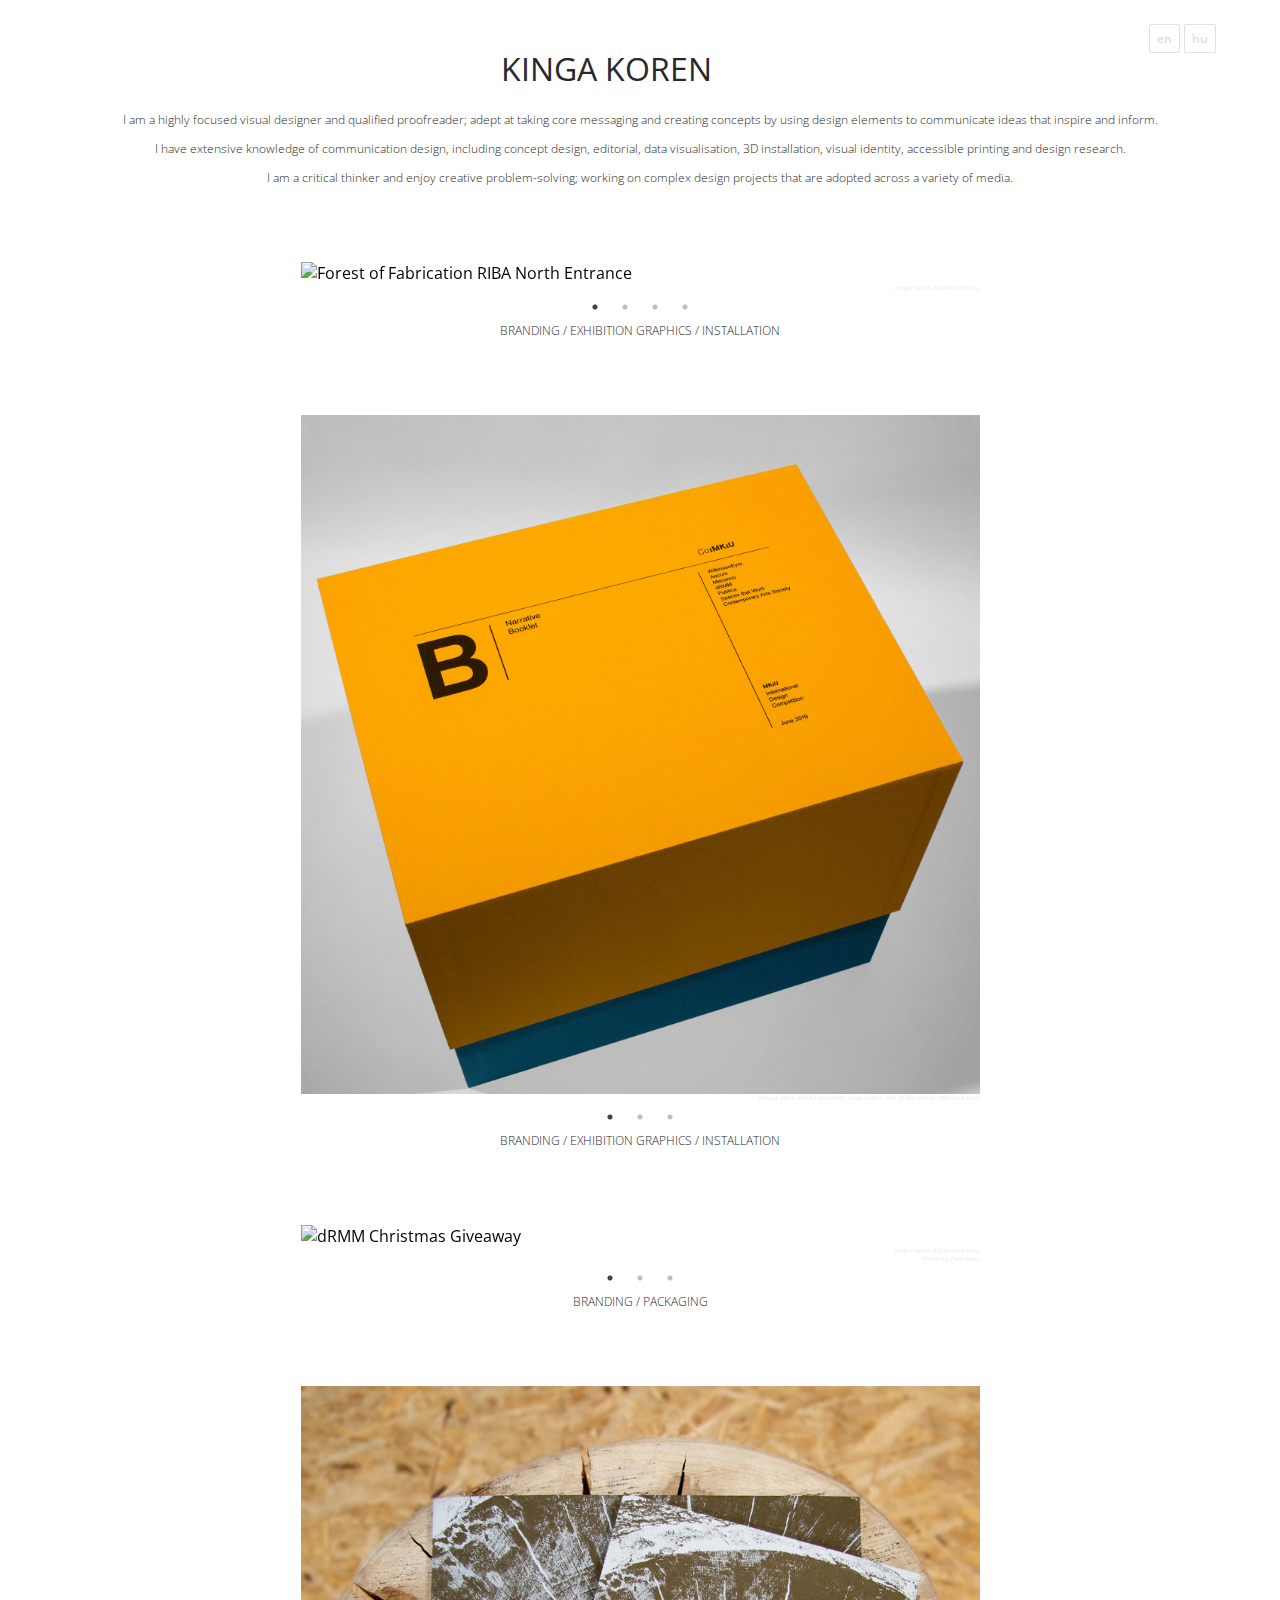
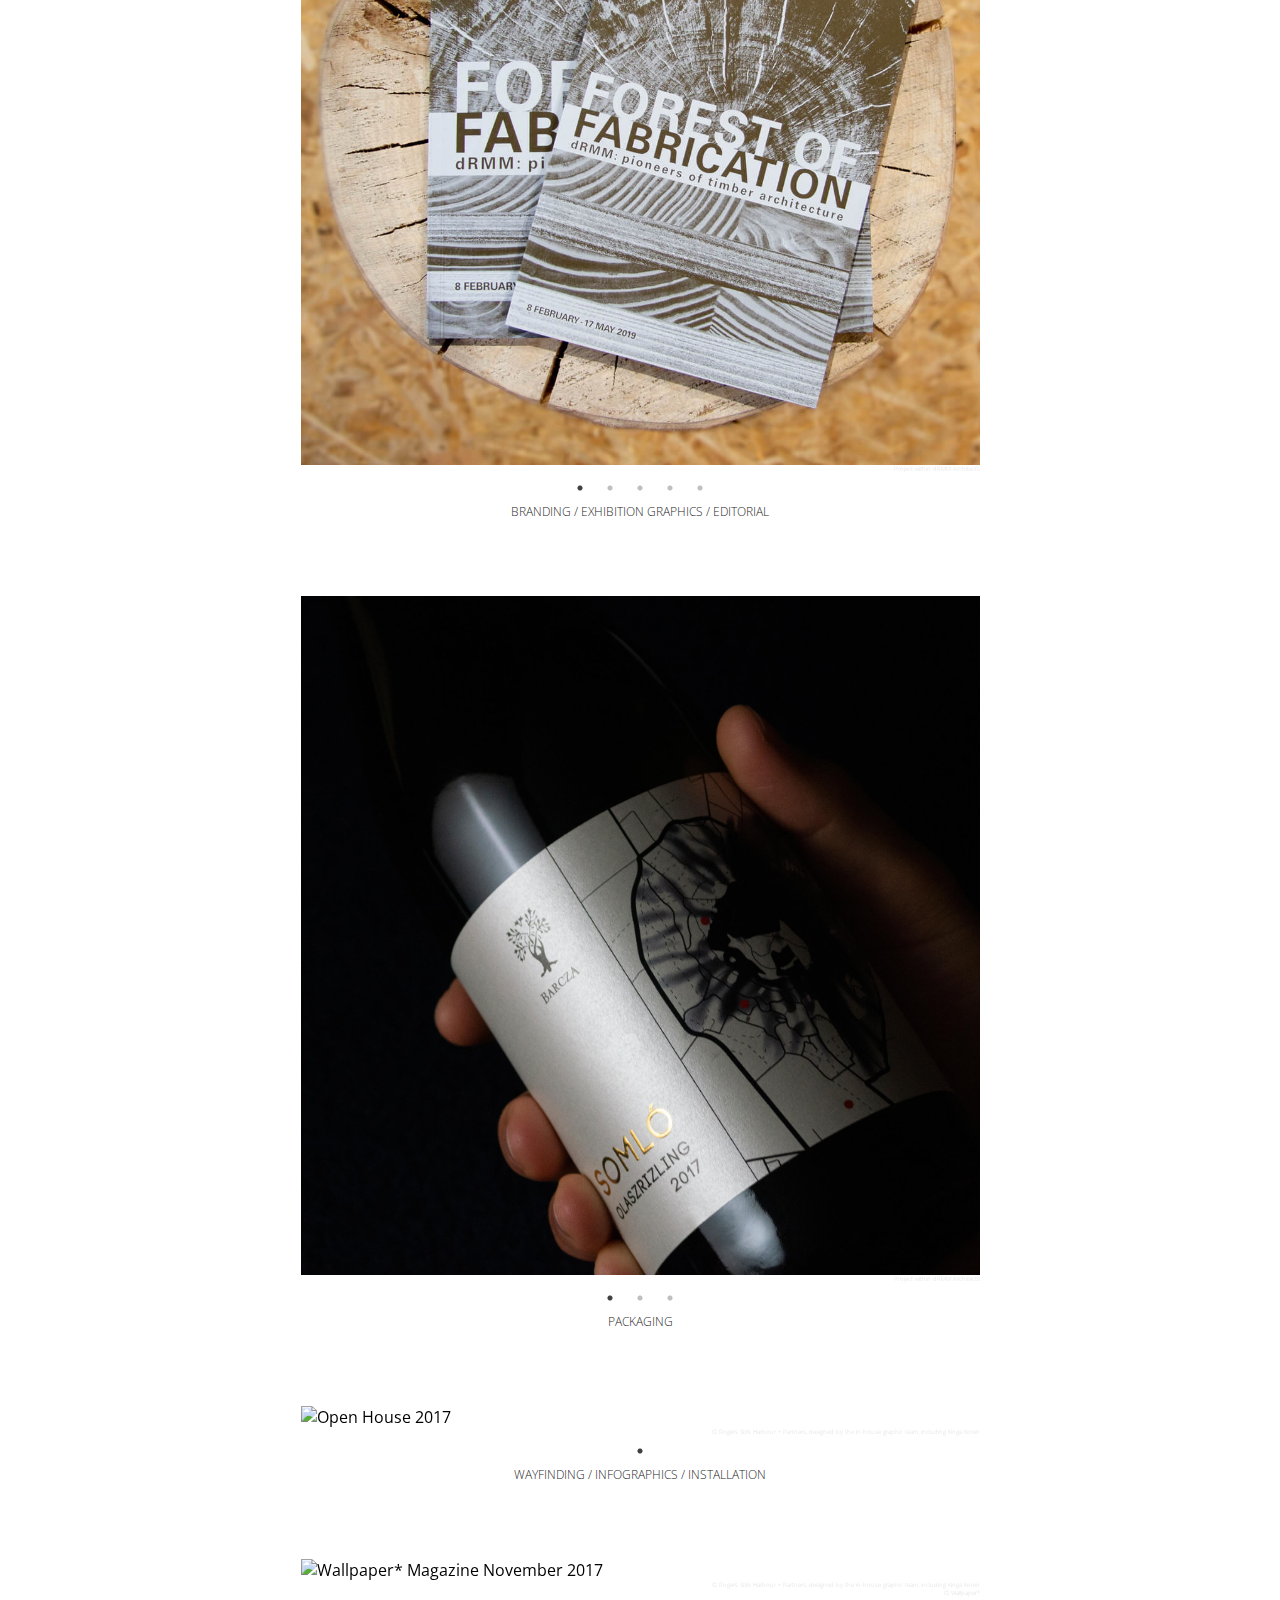
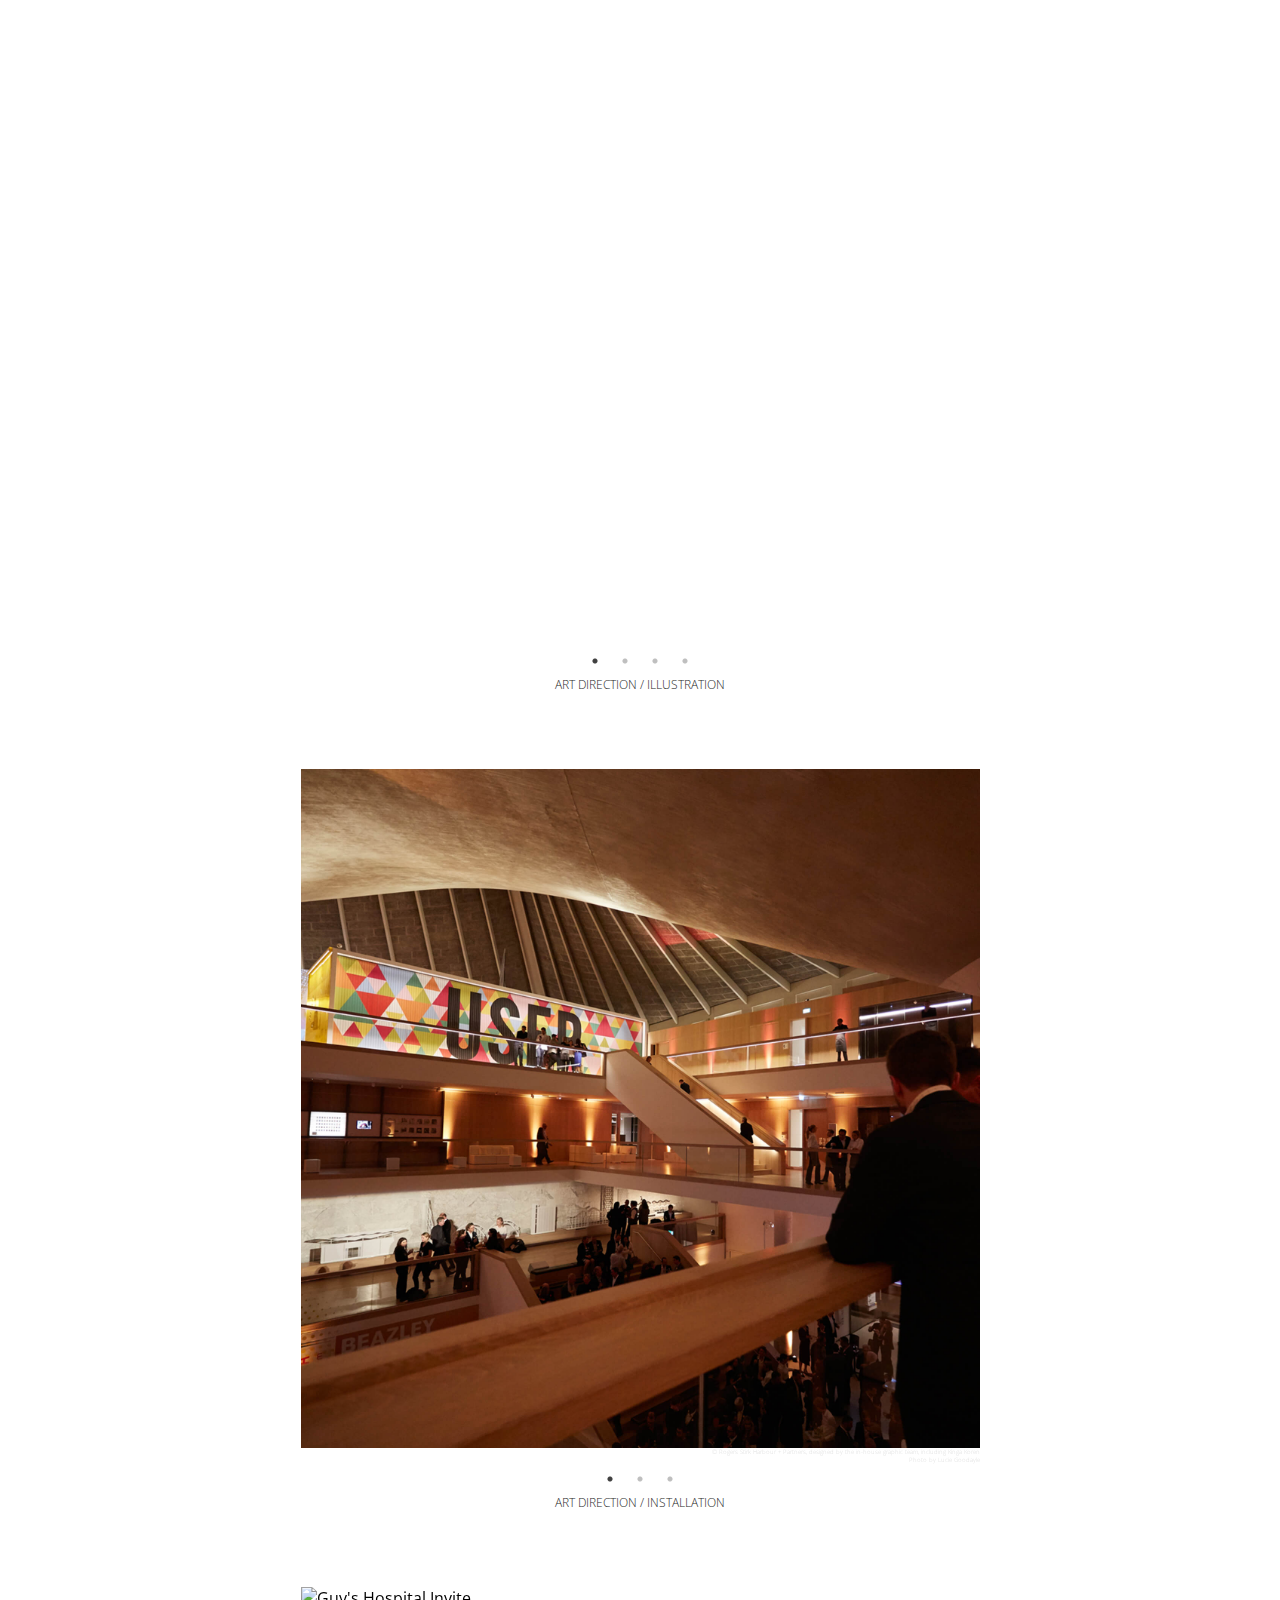
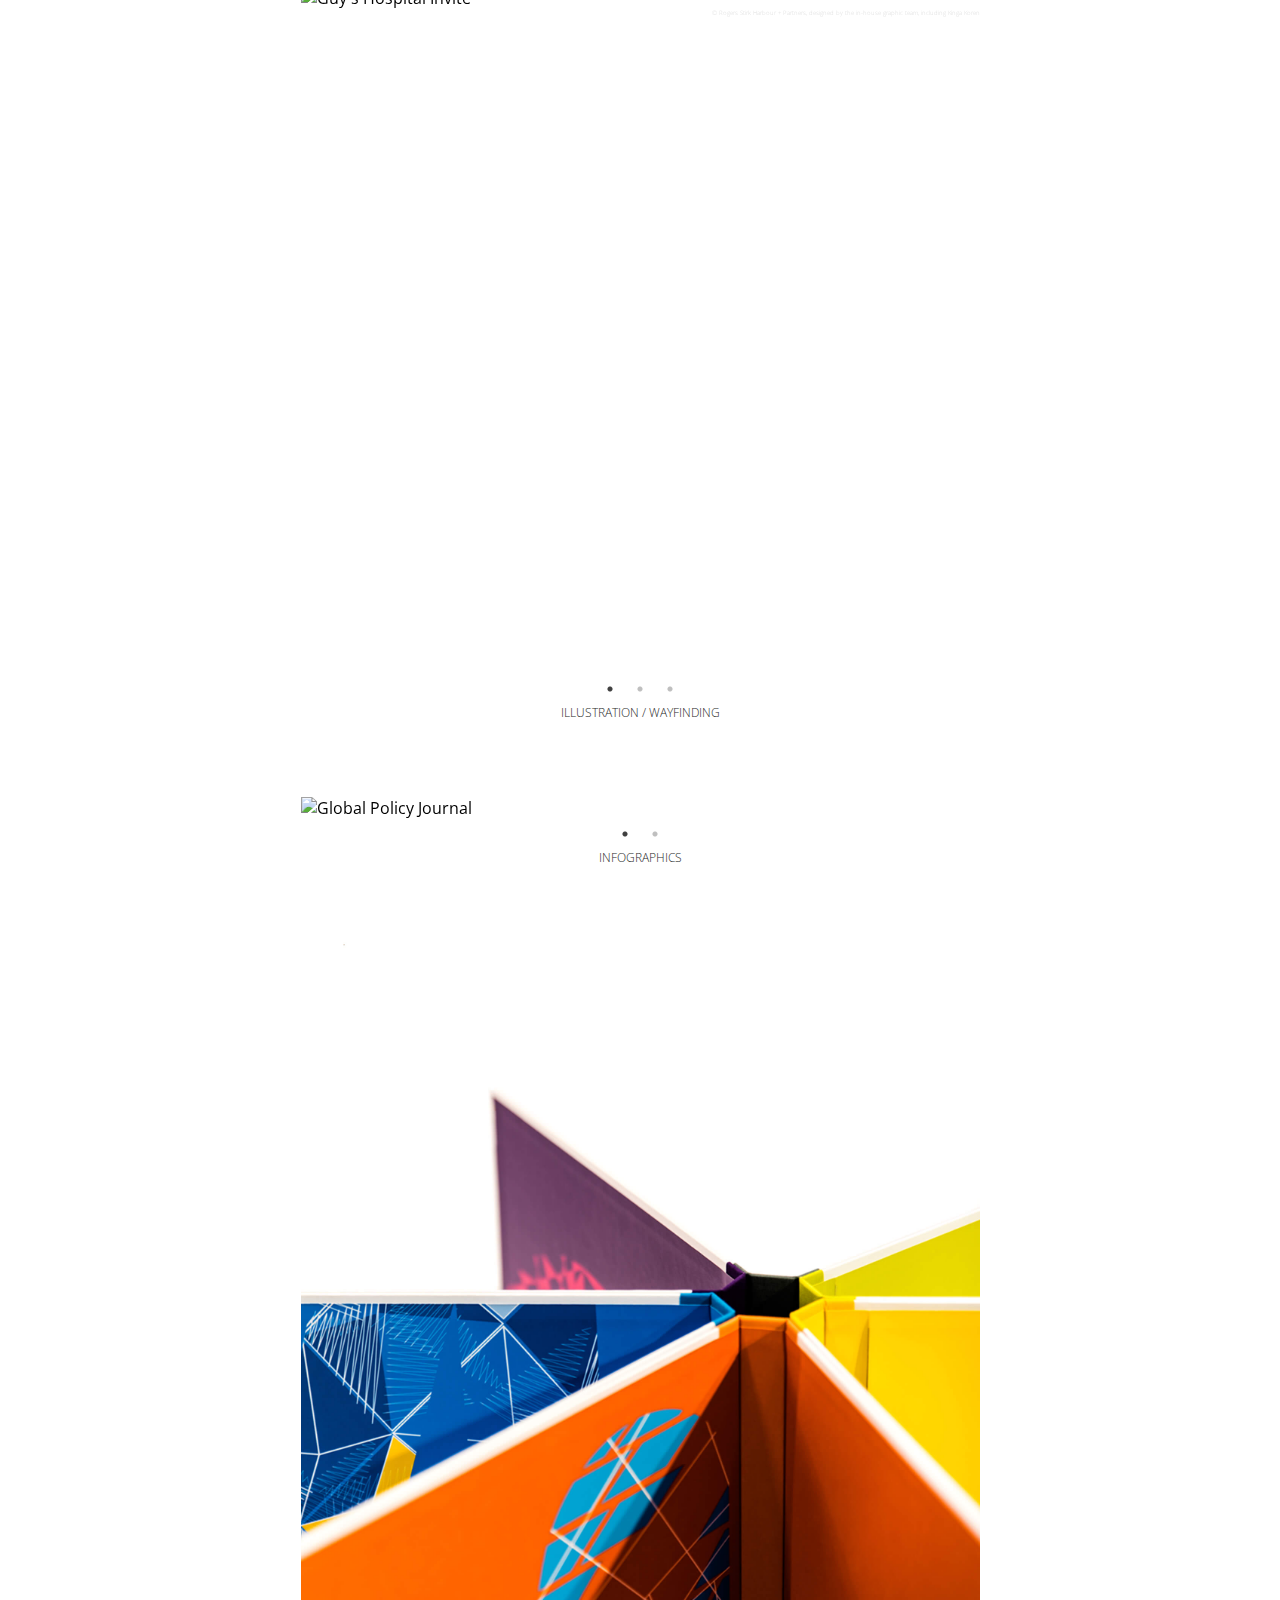
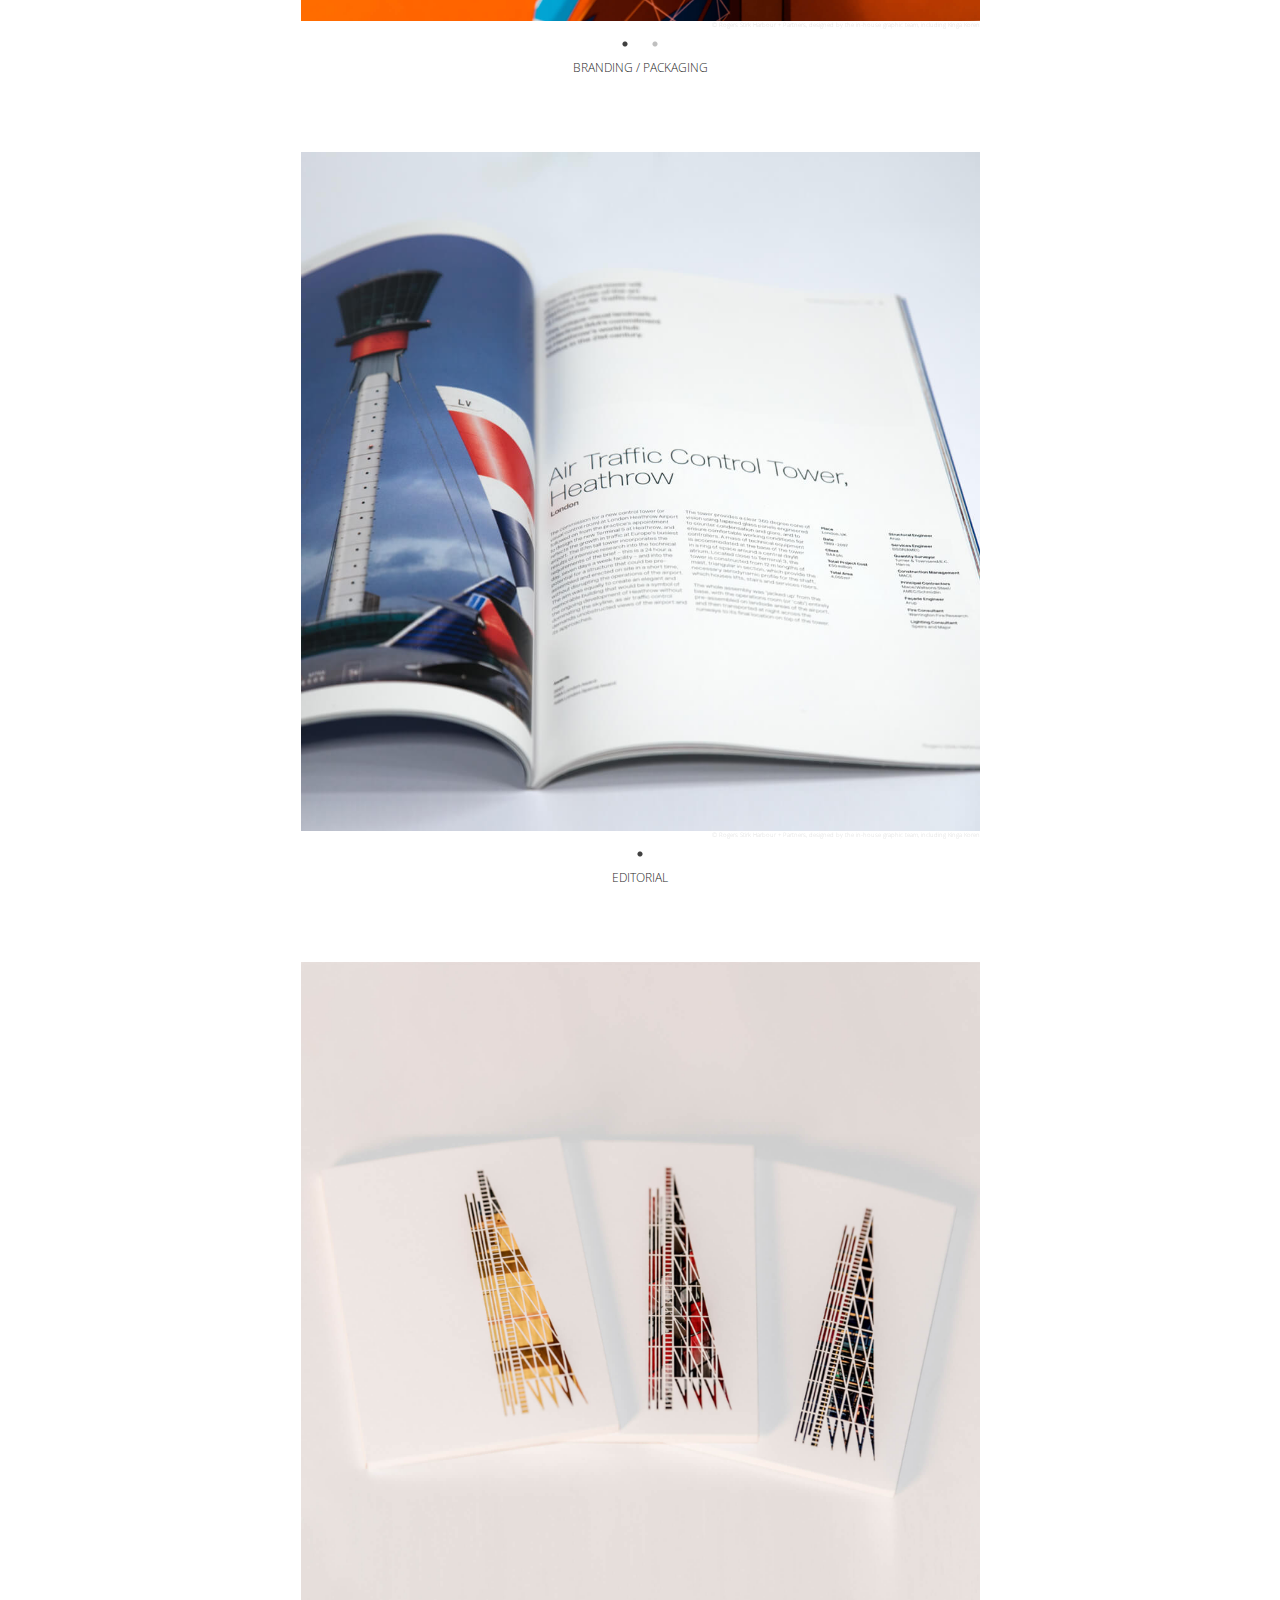
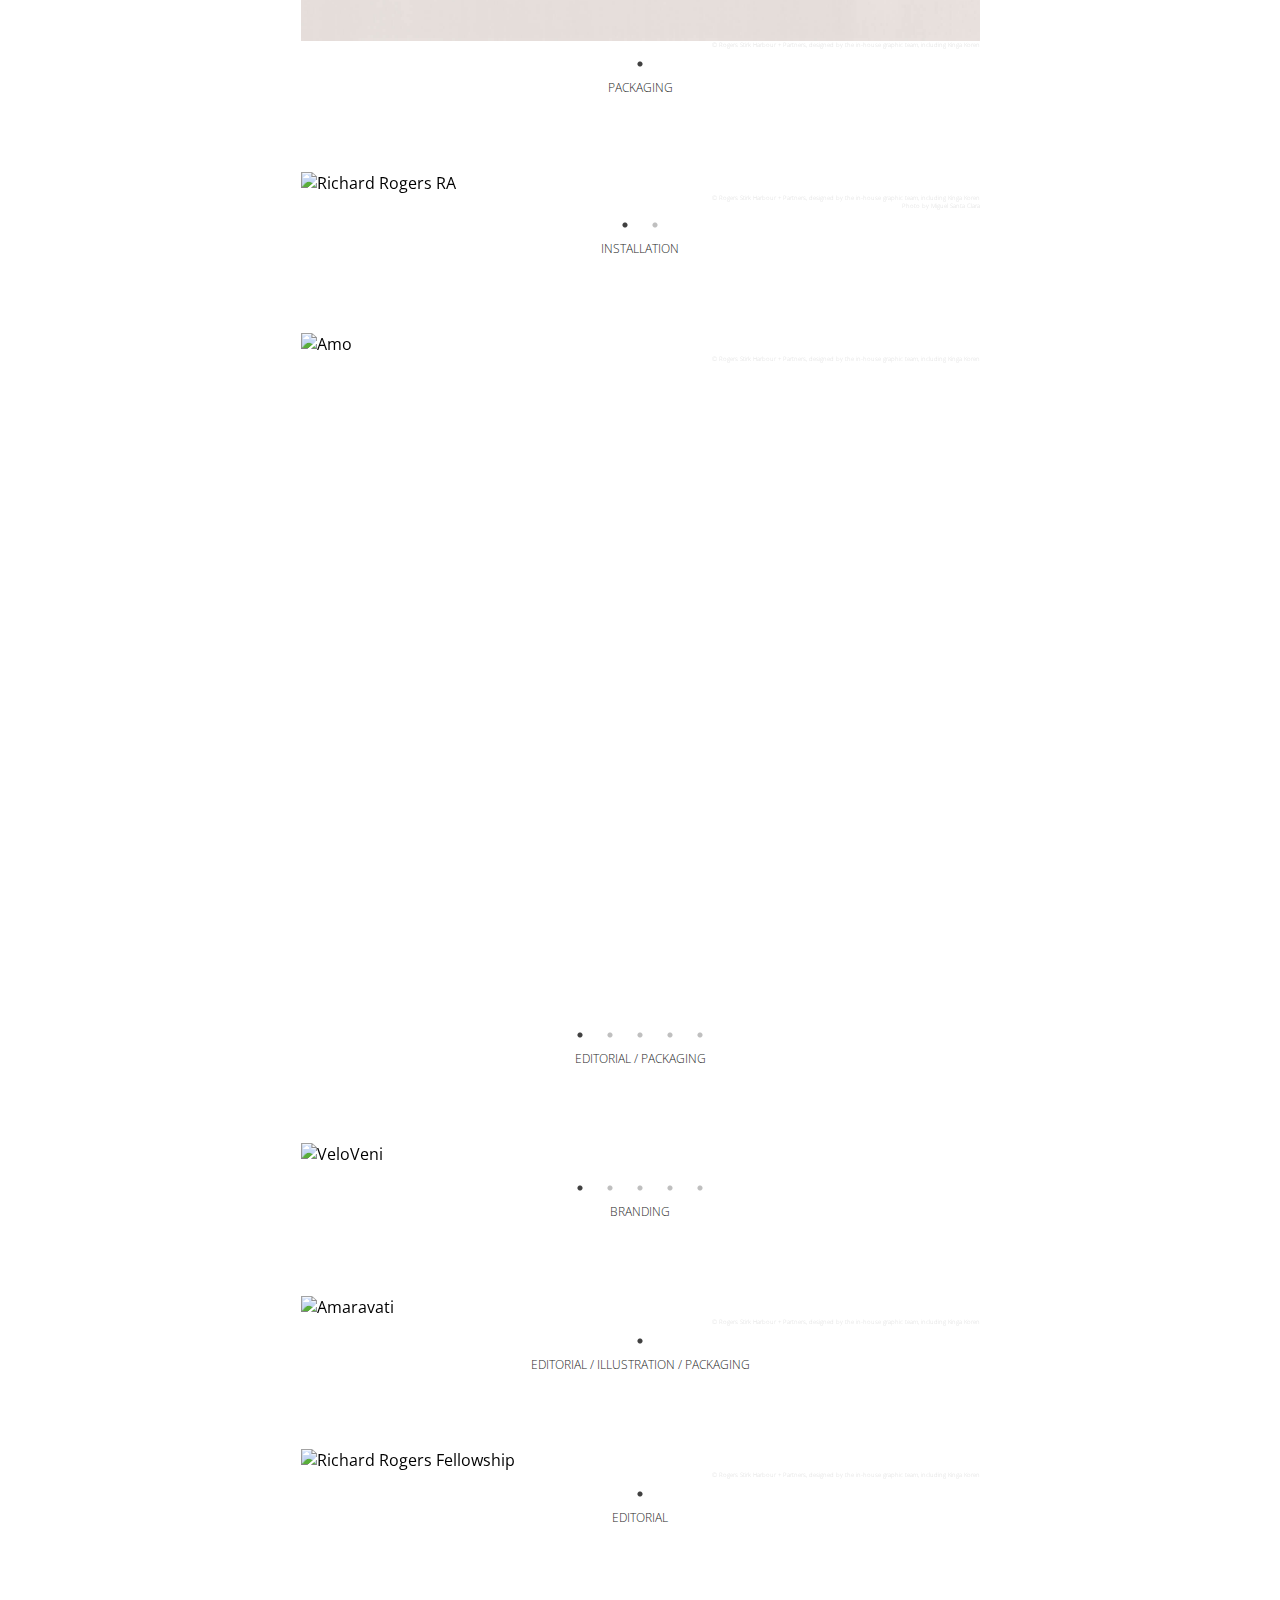
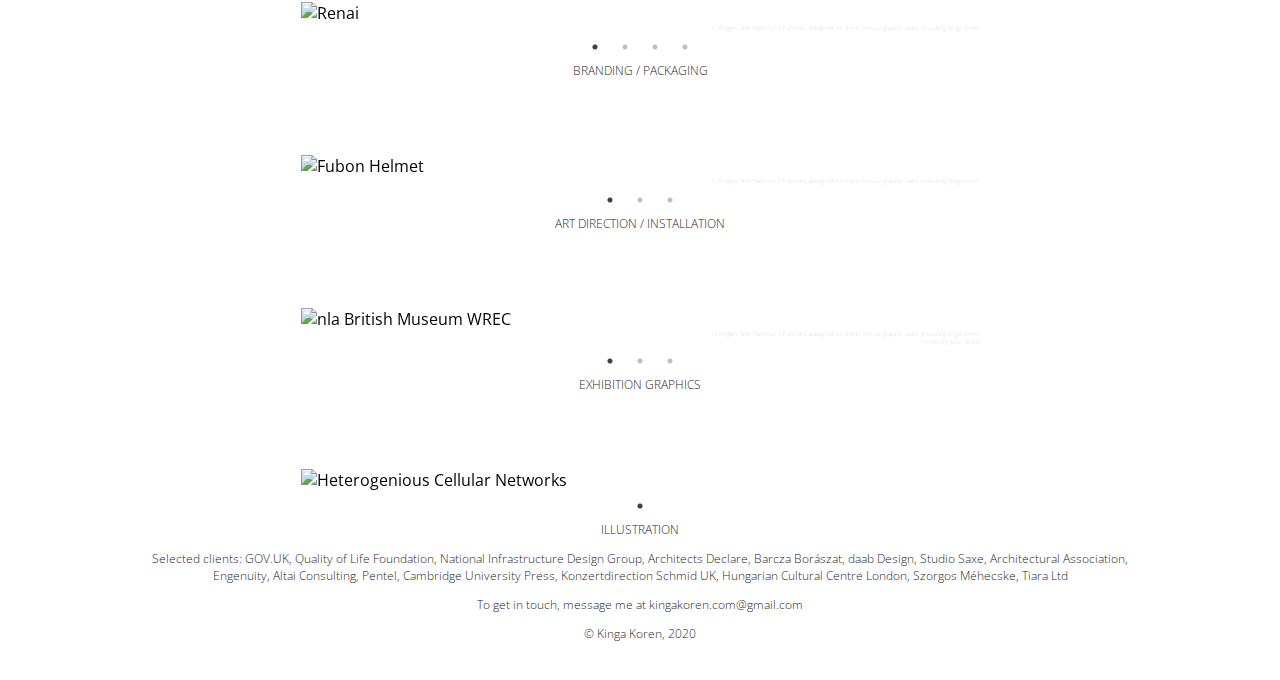
==== index.html @ 1ada04a9 "Added CoMKU" ====
<!DOCTYPE html>
<html>
<head>
<meta charset="UTF-8">
<meta name="viewport" content="width=device-width">
<title>Kinga Koren</title>
<link rel="stylesheet" type="text/css" href="application.css" media="screen" />
<link rel="stylesheet" href="https://fonts.googleapis.com/css?family=Open+Sans:300,400,600,700&amp;lang=en" />
<link rel="stylesheet" type="text/css" href="slick/slick.css"/>
<link rel="stylesheet" type="text/css" href="slick/slick-theme.css"/>
</head>

<body>
  <div class='language-block'>
    <a class='active' href="">en</a>
    <a href="./hu.html">hu</a>
  </div>
<h1>KINGA KOREN</h1>
<h2>
  <p>I am a highly focused visual designer and qualified proofreader; adept at taking core messaging and creating concepts by using design elements to communicate ideas that inspire and inform.</p>
  <p>I have extensive knowledge of communication design, including concept design, editorial, data visualisation, 3D installation, visual identity, accessible printing and design research.</p>
  <p>I am a critical thinker and enjoy creative problem-solving; working on complex design projects that are adopted across a variety of media.</p>
</h2>

<section>
  <div class='slick-project project-block'>
    <figure>
      <img src="images/kingakoren_fofriba1.jpg" alt="Forest of Fabrication RIBA North Entrance" style="width:100%">
      <figcaption>Project within dRMM Architects</figcaption>
    </figure>
    <figure>
      <img src="images/kingakoren_fofriba2.jpg" alt="Forest of Fabrication RIBA North Cubes" style="width:100%">
      <figcaption>Project within dRMM Architects</figcaption>
    </figure>
    <figure>
      <img src="images/kingakoren_fofriba3.jpg" alt="Forest of Fabrication RIBA North Signage" style="width:100%">
      <figcaption>Project within dRMM Architects</figcaption>
    </figure>
    <figure>
      <img src="images/kingakoren_fofriba4.jpg" alt="Forest of Fabrication RIBA North Exhibition" style="width:100%">
      <figcaption>Project within dRMM Architects</figcaption>
    </figure>
  </div>
  <h2><p></p>BRANDING / EXHIBITION GRAPHICS / INSTALLATION</h2>

  <div class='slick-project project-block'>
    <figure>
      <img src="images/kingakoren_comku1.jpg" alt="Co:MKU Box" style="width:100%">
      <figcaption>Project within dRMM Architects, collaboration with Philip Dennis (Wilkinson Eyre)</figcaption>
    </figure>
    <figure>
      <img src="images/kingakoren_comku2.jpg" alt="Co:MKU Open Box" style="width:100%">
      <figcaption>Project within dRMM Architects, collaboration with Philip Dennis (Wilkinson Eyre)</figcaption>
    </figure>
    <figure>
      <img src="images/kingakoren_comku3.jpg" alt="Co:MKU Packaging" style="width:100%">
      <figcaption>Project within dRMM Architects, collaboration with Philip Dennis (Wilkinson Eyre)</figcaption>
    </figure>

  </div>
  <h2><p></p>BRANDING / EXHIBITION GRAPHICS / INSTALLATION</h2>

  <div class='slick-project project-block'>
    <figure>
      <img src="images/kingakoren_christmas1.jpg" alt="dRMM Christmas Giveaway" style="width:100%">
      <figcaption>Project within dRMM Architects</figcaption>
      <figcaption>Photo by Farid Karim</figcaption>
    </figure>
    <figure>
      <img src="images/kingakoren_christmas2.jpg" alt="dRMM Christmas Seedbombs" style="width:100%">
      <figcaption>Project within dRMM Architects</figcaption>
      <figcaption>Photo by Farid Karim</figcaption>
    </figure>
    <figure>
      <img src="images/kingakoren_christmas3.jpg" alt="dRMM Christmas Seedpacks" style="width:100%">
      <figcaption>Project within dRMM Architects</figcaption>
      <figcaption>Photo by Farid Karim</figcaption>
    </figure>
  </div>
  <h2><p></p>BRANDING / PACKAGING</h2>

  <div class='slick-project project-block'>
    <figure>
      <img src="images/kingakoren_forestoffabricationcollateral.jpg" alt="Forest of Fabrication Collateral" style="width:100%">
      <figcaption>Project within dRMM Architects</figcaption>
    </figure>
    <figure>
      <img src="images/kingakoren_forestoffabricationoutdoorseating.jpg" alt="Forest of Fabrication Outdoor Seating" style="width:100%">
      <figcaption>Project within dRMM Architects</figcaption>
    </figure>
    <figure>
      <img src="images/kingakoren_forestoffabricationstreetfront.jpg" alt="Forest of Fabrication Street Front" style="width:100%">
      <figcaption>Project within dRMM Architects</figcaption>
    </figure>
    <figure>
      <img src="images/kingakoren_forestoffabricationoverview.jpg" alt="Forest of Fabrication" style="width:100%">
      <figcaption>Project within dRMM Architects</figcaption>
    </figure>
    <figure>
      <img src="images/kingakoren_forestoffabricationposter.jpg" alt="Forest of Fabrication Poster" style="width:100%">
      <figcaption>Project within dRMM Architects</figcaption>
    </figure>
  </div>
  <h2><p></p>BRANDING / EXHIBITION GRAPHICS / EDITORIAL</h2>

  <div class='slick-project project-block'>
    <figure>
      <img src="images/kingakoren_barcza1.jpg" alt="Barcza Pinc&#233;szet" style="width:100%">
      <figcaption>Project within dRMM Architects</figcaption>
    </figure>
    <figure>
      <img src="images/kingakoren_barcza2.jpg" alt="Barcza Pinc&#233;szet" style="width:100%">
      <figcaption>Project within dRMM Architects</figcaption>
    </figure>
    <figure>
      <img src="images/kingakoren_barcza3.jpg" alt="Barcza Pinc&#233;szet" style="width:100%">
    </figure>
  </div>
  <h2><p></p>PACKAGING</h2>

  <div class='slick-project project-block'>
    <figure>
      <img src="images/kingakoren_openhouse2017.jpg" alt="Open House 2017" style="width:100%">
      <figcaption>&#169; Rogers Stirk Harbour + Partners, designed by the in-house graphic team, including Kinga Koren</figcaption>
    </figure>
  </div>
  <h2>WAYFINDING / INFOGRAPHICS / INSTALLATION</h2>

  <div class='slick-project project-block'>
    <figure>
      <img src="images/kingakoren_wallpaper1.jpg" alt="Wallpaper* Magazine November 2017" style="width:100%">
      <figcaption>&#169; Rogers Stirk Harbour + Partners, designed by the in-house graphic team, including Kinga Koren</figcaption>
      <figcaption>&#169; Wallpaper*</figcaption>
    </figure>
    <figure>
      <img src="images/kingakoren_wallpaper2.jpg" alt="Wallpaper* Magazine November 2017" style="width:100%">
      <figcaption>&#169; Rogers Stirk Harbour + Partners, designed by the in-house graphic team, including Kinga Koren</figcaption>
    </figure>
    <figure>
      <img src="images/kingakoren_wallpaper3.jpg" alt="Wallpaper* Magazine November 2017" style="width:100%">
      <figcaption>&#169; Rogers Stirk Harbour + Partners, designed by the in-house graphic team, including Kinga Koren</figcaption>
    </figure>
    <figure>
      <img src="images/kingakoren_barangaroo.jpg" alt="Barangaroo" style="width:100%">
      <figcaption>&#169; Rogers Stirk Harbour + Partners, designed by the in-house graphic team, including Kinga Koren</figcaption>
    </figure>
  </div>
  <h2>ART DIRECTION / ILLUSTRATION</h2>

  <div class='slick-project project-block'>
    <figure>
      <img src="images/kingakoren_rshp10a.jpg" alt="RSHP's 10th Anniversary Party" style="width:100%">
      <figcaption>&#169; Rogers Stirk Harbour + Partners, designed by the in-house graphic team, including Kinga Koren</figcaption>
      <figcaption>Photo by Lucie Goodayle</figcaption>
    </figure>
    <figure>
      <img src="images/kingakoren_rshp10b.jpg" alt="RSHP's 10th Anniversary Party Installation" style="width:100%">
      <figcaption>&#169; Rogers Stirk Harbour + Partners, designed by the in-house graphic team, including Kinga Koren</figcaption>
      <figcaption>Photo by Lucie Goodayle</figcaption>
    </figure>
    <figure>
      <img src="images/kingakoren_rshp10c.jpg" alt="RSHP's 10th Anniversary Party Installation" style="width:100%">
      <figcaption>&#169; Rogers Stirk Harbour + Partners, designed by the in-house graphic team, including Kinga Koren</figcaption>
      <figcaption>Photo by Lucie Goodayle</figcaption>
    </figure>
  </div>
  <h2>ART DIRECTION / INSTALLATION</h2>

  <div class='slick-project project-block'>
    <figure>
      <img src="images/kingakoren_guyshospitalinvite.jpg" alt="Guy's Hospital Invite" style="width:100%">
      <figcaption>&#169; Rogers Stirk Harbour + Partners, designed by the in-house graphic team, including Kinga Koren</figcaption>
    </figure>
    <figure>
      <img src="images/kingakoren_guyshospitalsavethedate.jpg" alt="Guy's Hospital Map" style="width:100%">
      <figcaption>&#169; Rogers Stirk Harbour + Partners, designed by the in-house graphic team, including Kinga Koren</figcaption>
    </figure>
    <figure>
      <img src="images/kingakoren_guyshospitalmap.jpg" alt="Guy's Hospital Map" style="width:100%">
      <figcaption>&#169; Rogers Stirk Harbour + Partners, designed by the in-house graphic team, including Kinga Koren</figcaption>
    </figure>
  </div>
  <h2>ILLUSTRATION / WAYFINDING</h2>

  <div class='slick-project project-block'>
    <figure>
      <img src="images/kingakoren_globalpolicyjournal1.jpg" alt="Global Policy Journal" style="width:100%">
      <figcaption></figcaption>
    </figure>
    <figure>
      <img src="images/kingakoren_globalpolicyjournal2.jpg" alt="Global Policy Journal" style="width:100%">
      <figcaption></figcaption>
    </figure>
  </div>
  <h2>INFOGRAPHICS</h2>

  <div class='slick-project project-block'>
    <figure>
      <img src="images/kingakoren_melbournemetro2.jpg" alt="Melbourne Metro Arden" style="width:100%">
      <figcaption>&#169; Rogers Stirk Harbour + Partners, designed by the in-house graphic team, including Kinga Koren</figcaption>
    </figure>
    <figure>
      <img src="images/kingakoren_melbournemetro1.jpg" alt="Melbourne Metro" style="width:100%">
      <figcaption>&#169; Rogers Stirk Harbour + Partners, designed by the in-house graphic team, including Kinga Koren</figcaption>
    </figure>
  </div>
  <h2>BRANDING / PACKAGING</h2>

  <div class='slick-project project-block'>
    <figure>
      <img src="images/kingakoren_rshpcatalogue.jpg" alt="RSHP Catalogue" style="width:100%">
      <figcaption>&#169; Rogers Stirk Harbour + Partners, designed by the in-house graphic team, including Kinga Koren</figcaption>
    </figure>
  </div>
  <h2>EDITORIAL</h2>

  <div class='slick-project project-block'>
    <figure>
      <img src="images/kingakoren_postcardpack.jpg" alt="Postcards" style="width:100%">
      <figcaption>&#169; Rogers Stirk Harbour + Partners, designed by the in-house graphic team, including Kinga Koren</figcaption>
    </figure>
  </div>
  <h2>PACKAGING</h2>

  <div class='slick-project project-block'>
    <figure>
      <img src="images/kingakoren_richardrogersexhibition1.jpg" alt="Richard Rogers RA" style="width:100%">
      <figcaption>&#169; Rogers Stirk Harbour + Partners, designed by the in-house graphic team, including Kinga Koren</figcaption>
      <figcaption>Photo by Miguel Santa Clara</figcaption>
    </figure>
    <figure>
      <img src="images/kingakoren_richardrogersexhibition2.jpg" alt="Richard Rogers RA" style="width:100%">
      <figcaption>&#169; Rogers Stirk Harbour + Partners, designed by the in-house graphic team, including Kinga Koren</figcaption>
      <figcaption>Photo by Miguel Santa Clara</figcaption>
    </figure>
  </div>
  <h2>INSTALLATION</h2>

  <div class='slick-project project-block'>
    <figure>
      <img src="images/kingakoren_amo1.jpg" alt="Amo" style="width:100%">
      <figcaption>&#169; Rogers Stirk Harbour + Partners, designed by the in-house graphic team, including Kinga Koren</figcaption>
    </figure>
    <figure>
      <img src="images/kingakoren_amo2.jpg" alt="Amo" style="width:100%">
      <figcaption>&#169; Rogers Stirk Harbour + Partners, designed by the in-house graphic team, including Kinga Koren</figcaption>
    </figure>
    <figure>
      <img src="images/kingakoren_amopages.jpg" alt="Amo" style="width:100%">
      <figcaption>&#169; Rogers Stirk Harbour + Partners, designed by the in-house graphic team, including Kinga Koren</figcaption>
    </figure>
    <figure>
      <img src="images/kingakoren_amospread.jpg" alt="Amo" style="width:100%">
      <figcaption>&#169; Rogers Stirk Harbour + Partners, designed by the in-house graphic team, including Kinga Koren</figcaption>
    </figure>
    <figure>
      <img src="images/kingakoren_amo3.jpg" alt="Amo" style="width:100%">
      <figcaption>&#169; Rogers Stirk Harbour + Partners, designed by the in-house graphic team, including Kinga Koren</figcaption>
    </figure>
  </div>
  <h2>EDITORIAL / PACKAGING</h2>

  <div class='slick-project project-block'>
    <figure>
      <img src="images/kingakoren_velovenilogo.jpg" alt="VeloVeni" style="width:100%">
      <figcaption></figcaption>
    </figure>
    <figure>
      <img src="images/kingakoren_veloveni1.jpg" alt="VeloVeni" style="width:100%">
      <figcaption>Photo by Mark Gorton, Rogers Stirk Harbour + Partners</figcaption>
    </figure>
    <figure>
      <img src="images/kingakoren_veloveni2.jpg" alt="VeloVeni" style="width:100%">
      <figcaption></figcaption>
    </figure>
    <figure>
      <img src="images/kingakoren_veloveni4.jpg" alt="VeloVeni" style="width:100%">
      <figcaption></figcaption>
    </figure>
    <figure>
      <img src="images/kingakoren_veloveni3.jpg" alt="VeloVeni" style="width:100%">
      <figcaption></figcaption>
    </figure>
  </div>
  <h2>BRANDING</h2>

  <div class='slick-project project-block'>
    <figure>
      <img src="images/kingakoren_amaravati.jpg" alt="Amaravati" style="width:100%">
      <figcaption>&#169; Rogers Stirk Harbour + Partners, designed by the in-house graphic team, including Kinga Koren</figcaption>
    </figure>
  </div>
  <h2>EDITORIAL / ILLUSTRATION / PACKAGING</h2>

  <div class='slick-project project-block'>
    <figure>
      <img src="images/kingakoren_rrfellowship.jpg" alt="Richard Rogers Fellowship" style="width:100%">
      <figcaption>&#169; Rogers Stirk Harbour + Partners, designed by the in-house graphic team, including Kinga Koren</figcaption>
    </figure>
  </div>
  <h2>EDITORIAL</h2>

  <div class='slick-project project-block'>
    <figure>
      <img src="images/kingakoren_renai1.jpg" alt="Renai" style="width:100%">
      <figcaption>&#169; Rogers Stirk Harbour + Partners, designed by the in-house graphic team, including Kinga Koren</figcaption>
    </figure>
    <figure>
      <img src="images/kingakoren_renailogo.jpg" alt="Renai" style="width:100%">
      <figcaption>&#169; Rogers Stirk Harbour + Partners, designed by the in-house graphic team, including Kinga Koren</figcaption>
    </figure>
    <figure>
      <img src="images/kingakoren_renaicover.jpg" alt="Renai" style="width:100%">
      <figcaption>&#169; Rogers Stirk Harbour + Partners, designed by the in-house graphic team, including Kinga Koren</figcaption>
    </figure>
    <figure>
      <img src="images/kingakoren_renai2.jpg" alt="Renai" style="width:100%">
      <figcaption>&#169; Rogers Stirk Harbour + Partners, designed by the in-house graphic team, including Kinga Koren</figcaption>
    </figure>
  </div>
  <h2>BRANDING / PACKAGING</h2>

  <div class='slick-project project-block'>
    <figure>
      <img src="images/kingakoren_fubonhelmet1.jpg" alt="Fubon Helmet" style="width:100%">
      <figcaption>&#169; Rogers Stirk Harbour + Partners, designed by the in-house graphic team, including Kinga Koren</figcaption>
    </figure>
    <figure>
      <img src="images/kingakoren_fubonhelmet2.jpg" alt="Fubon Helmet" style="width:100%">
      <figcaption>&#169; Rogers Stirk Harbour + Partners, designed by the in-house graphic team, including Kinga Koren</figcaption>
    </figure>
    <figure>
      <img src="images/kingakoren_fubonhelmet3.jpg" alt="Fubon Helmet" style="width:100%">
      <figcaption>&#169; Rogers Stirk Harbour + Partners, designed by the in-house graphic team, including Kinga Koren</figcaption>
    </figure>
  </div>
  <h2>ART DIRECTION / INSTALLATION</h2>

  <div class='slick-project project-block'>
    <figure>
      <img src="images/kingakoren_nlabritishmuseum1.jpg" alt="nla British Museum WREC" style="width:100%">
      <figcaption>&#169; Rogers Stirk Harbour + Partners, designed by the in-house graphic team, including Kinga Koren</figcaption>
      <figcaption>Photo by John Short</figcaption>
    </figure>
    <figure>
      <img src="images/kingakoren_nlabritishmuseum2.jpg" alt="nla British Museum WREC" style="width:100%">
      <figcaption>&#169; Rogers Stirk Harbour + Partners, designed by the in-house graphic team, including Kinga Koren</figcaption>
      <figcaption>Photo by John Short</figcaption>
    </figure>
    <figure>
      <img src="images/kingakoren_nlabritishmuseum3.jpg" alt="nla British Museum WREC" style="width:100%">
      <figcaption>&#169; Rogers Stirk Harbour + Partners, designed by the in-house graphic team, including Kinga Koren</figcaption>
      <figcaption>Photo by John Short</figcaption>
    </figure>
  </div>
  <h2>EXHIBITION GRAPHICS</h2>

  <div class='slick-project project-block'>
    <figure>
      <img src="images/kingakoren_heterogeniouscellularnetworks.jpg" alt="Heterogenious Cellular Networks" style="width:100%">
      <figcaption></figcaption>
    </figure>
  </div>
  <h2>ILLUSTRATION</h2>

  <h3>
    <p>Selected clients: GOV.UK, Quality of Life Foundation, National Infrastructure Design Group, Architects Declare, Barcza Borászat, daab Design, Studio Saxe, Architectural Association, Engenuity, Altai Consulting, Pentel, Cambridge University Press, Konzertdirection Schmid UK, Hungarian Cultural Centre London, Szorgos Méhecske, Tiara Ltd</p>
    <p>To get in touch, message me at kingakoren.com@gmail.com</p>
    <p></p>
    <p></p>
        <p>&#169; Kinga Koren, 2020</p>
    <p></p>
  </h3>
</section>

  <script type="text/javascript" src="https://code.jquery.com/jquery-3.4.1.min.js"></script>
  <script type="text/javascript" src="slick/slick.min.js"></script>

  <script type="text/javascript">
    $(document).ready(function(){
      $('.slick-project').slick({
        arrows: false,
        dots: true
      });
    });
  </script>

</body>

</html>
---- application.css ----
body {
   font-family: 'Open Sans',sans-serif;
   margin: 0;
   padding: 2% 5%;
}
div, figure {
  outline: none;
  margin-bottom: 0;
}
section {
  margin: 10px auto;
  padding: 0 3%;
  position: relative;
}

.project-block {
  width: 70%;
  margin: 60px auto 0px;
}

p {
  display: block;
  margin-top: 1em;
  margin-bottom: 1em;
  margin-left: 50px;
  margin-right: 50px;
}

@media only screen and (max-width: 600px)  {
  .project-block {
    width: 90%;
    margin: 40px auto 0px;
  }
  figure {
    margin: 0 auto;
  }
  p {
    margin: 1em 2%;
  }
}

h1 {
  color: #282828;
  font-weight: 400;
  text-align: center;
}

h2 {
  color: #282828;
  font-weight: 300;
  font-size: 12px;
  text-align: center;
}

h3 {
  color: #282828;
  font-weight: 300;
  font-size: 12px;
  text-align: center;
}

figcaption {
  color: #E0E0E0;
  font-weight: 300;
  font-size: 6px;
  text-align: right;
}

.language-block > a {
  color: #E0E0E0;
  font-weight: 600;
  font-size: 12px;
  text-align: center;
  text-decoration: none;
  padding: 5px 7px;
  border: 1px solid #E0E0E0;
  border-radius: 2px;
}

.language-block a:hover:not(.active) {
  color: #282828;
  border: 1px solid #282828;
  background-color: #ffffff;
}

.language-block {
  float: right;
}

.language-block a.active {
  color: #E0E0E0;
  cursor: default;
}
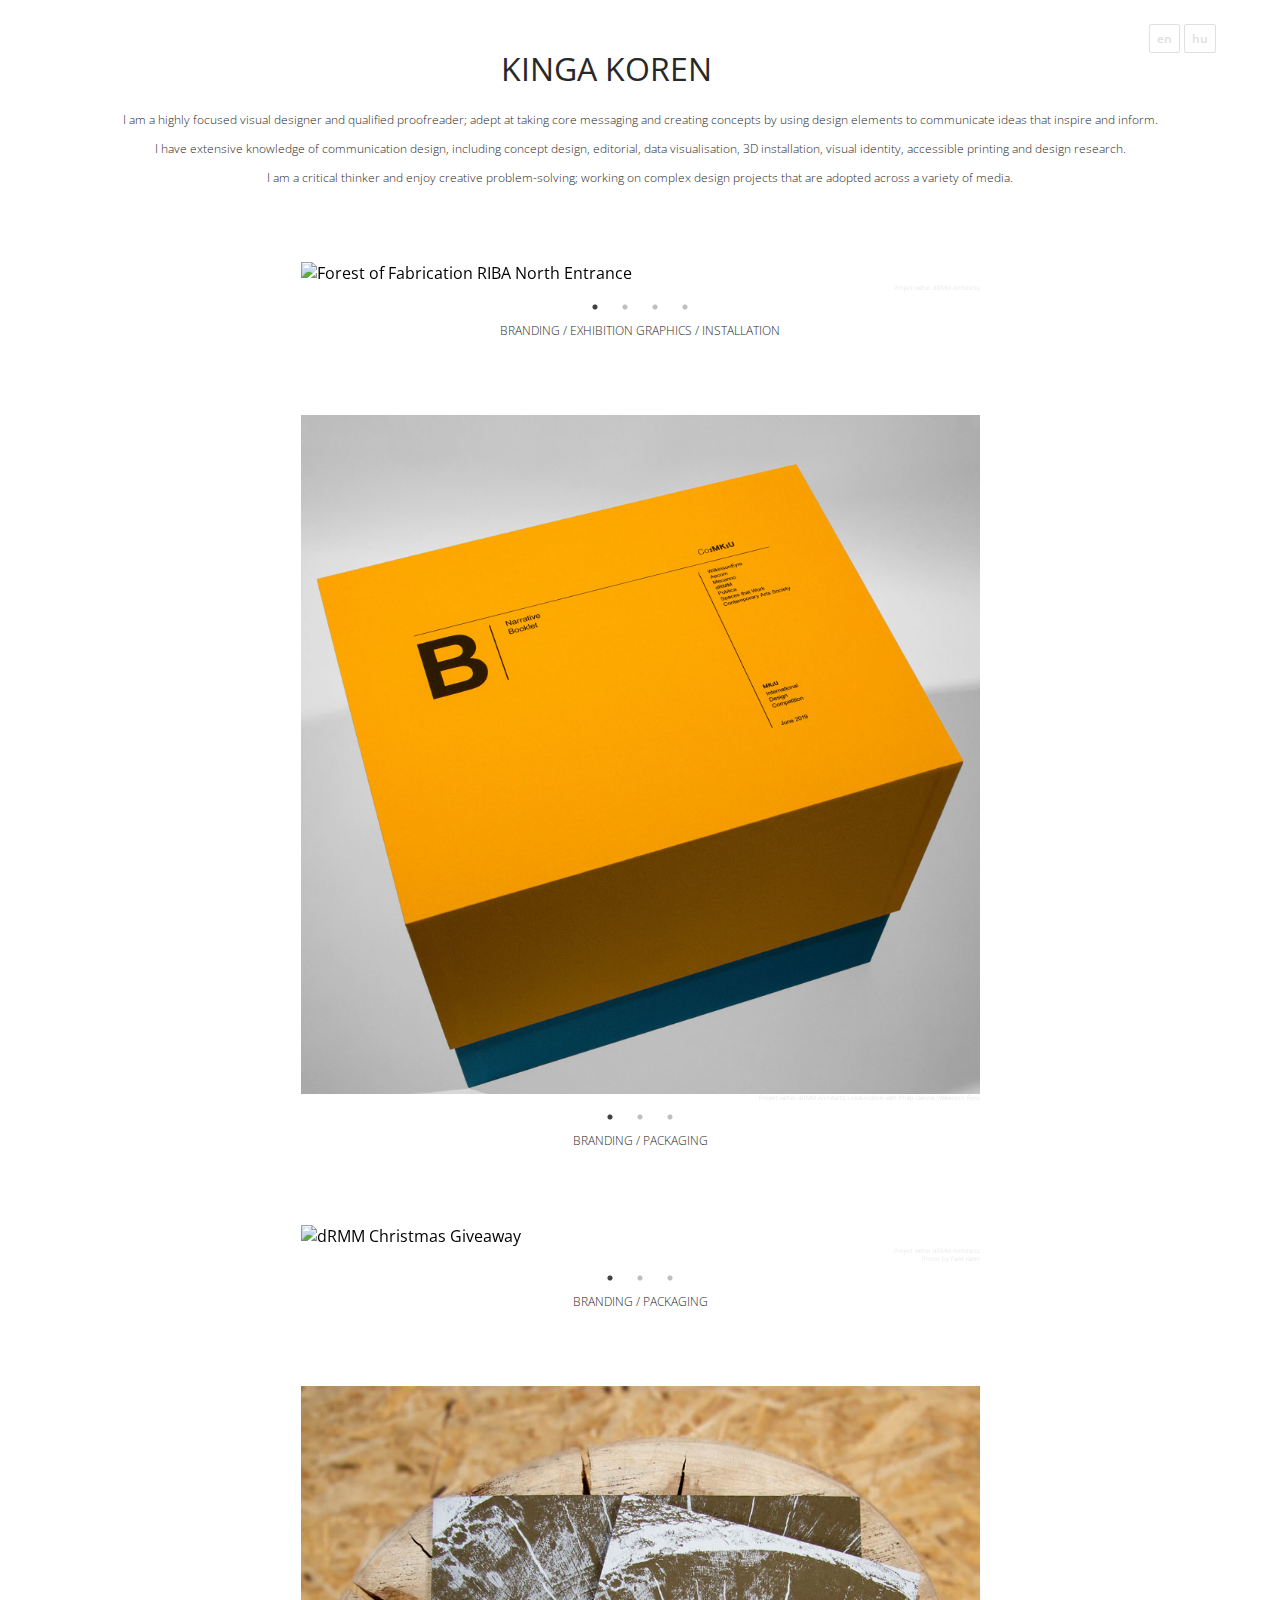
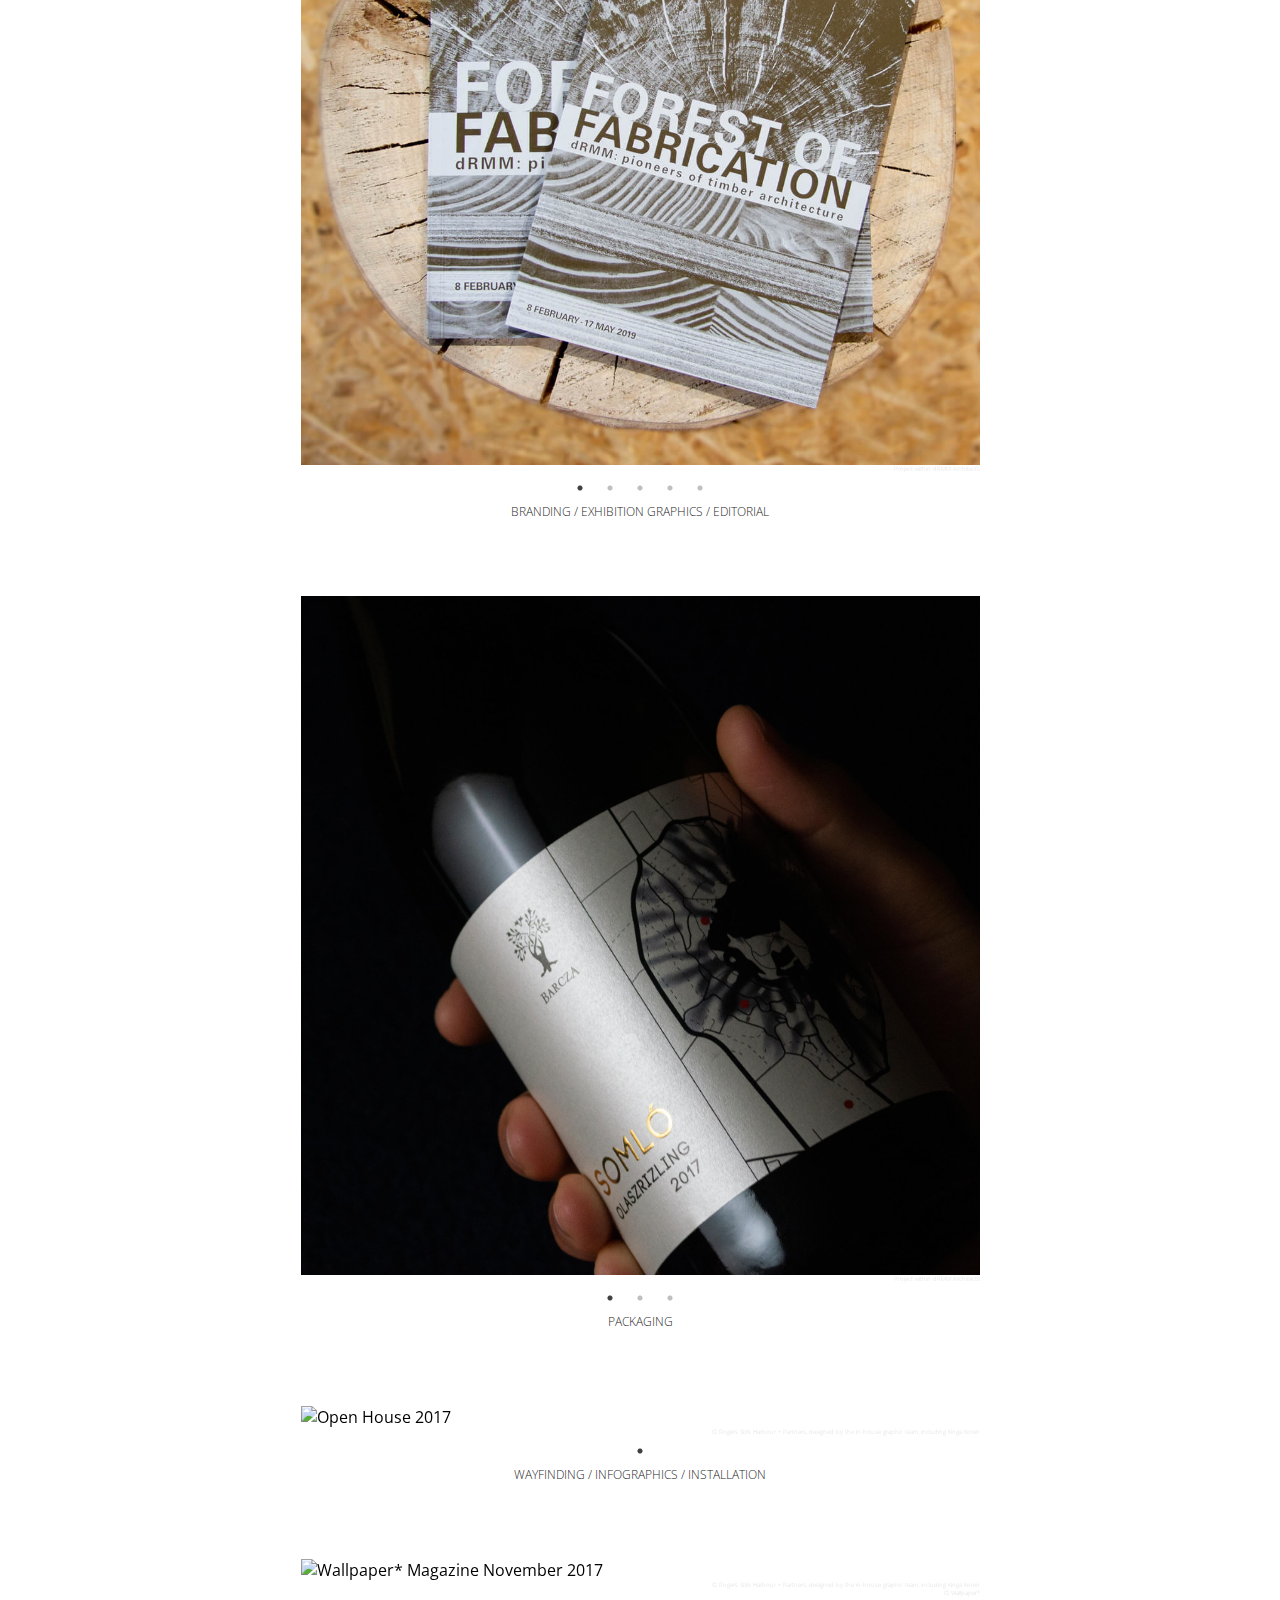
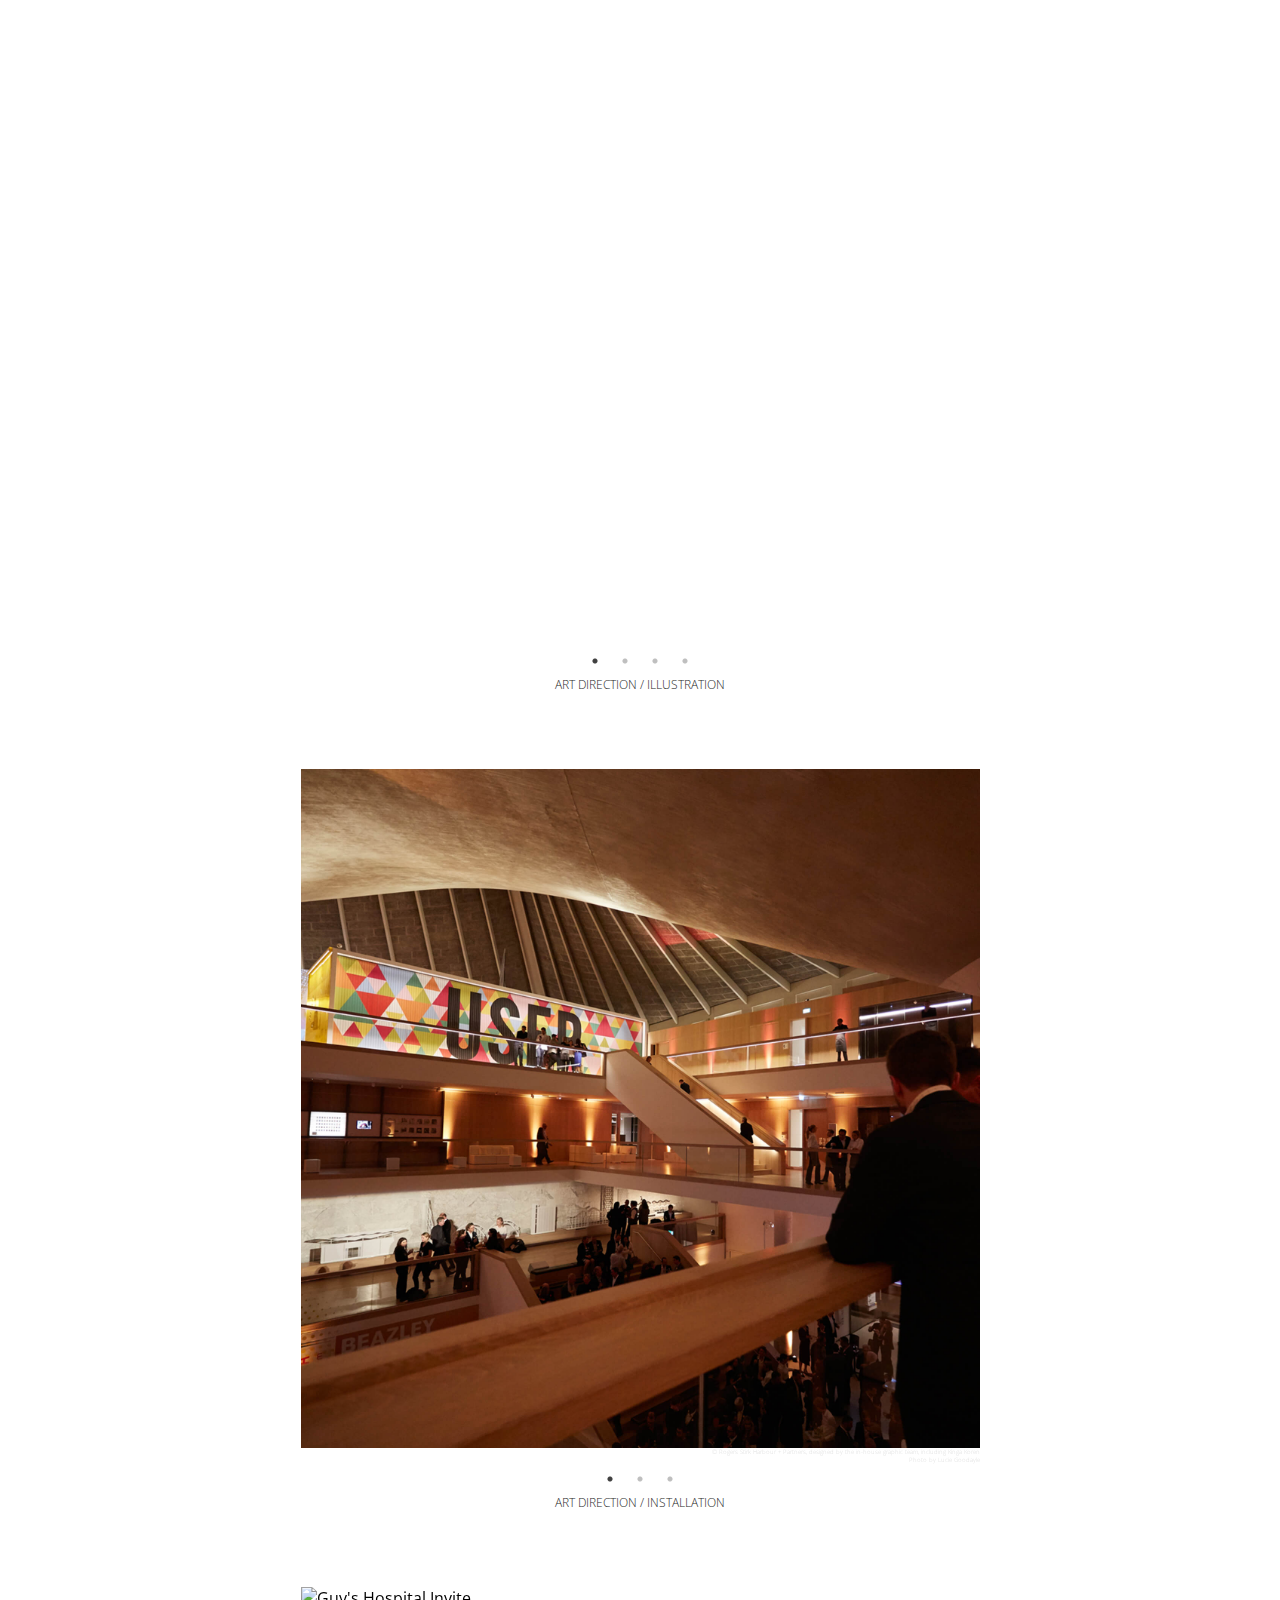
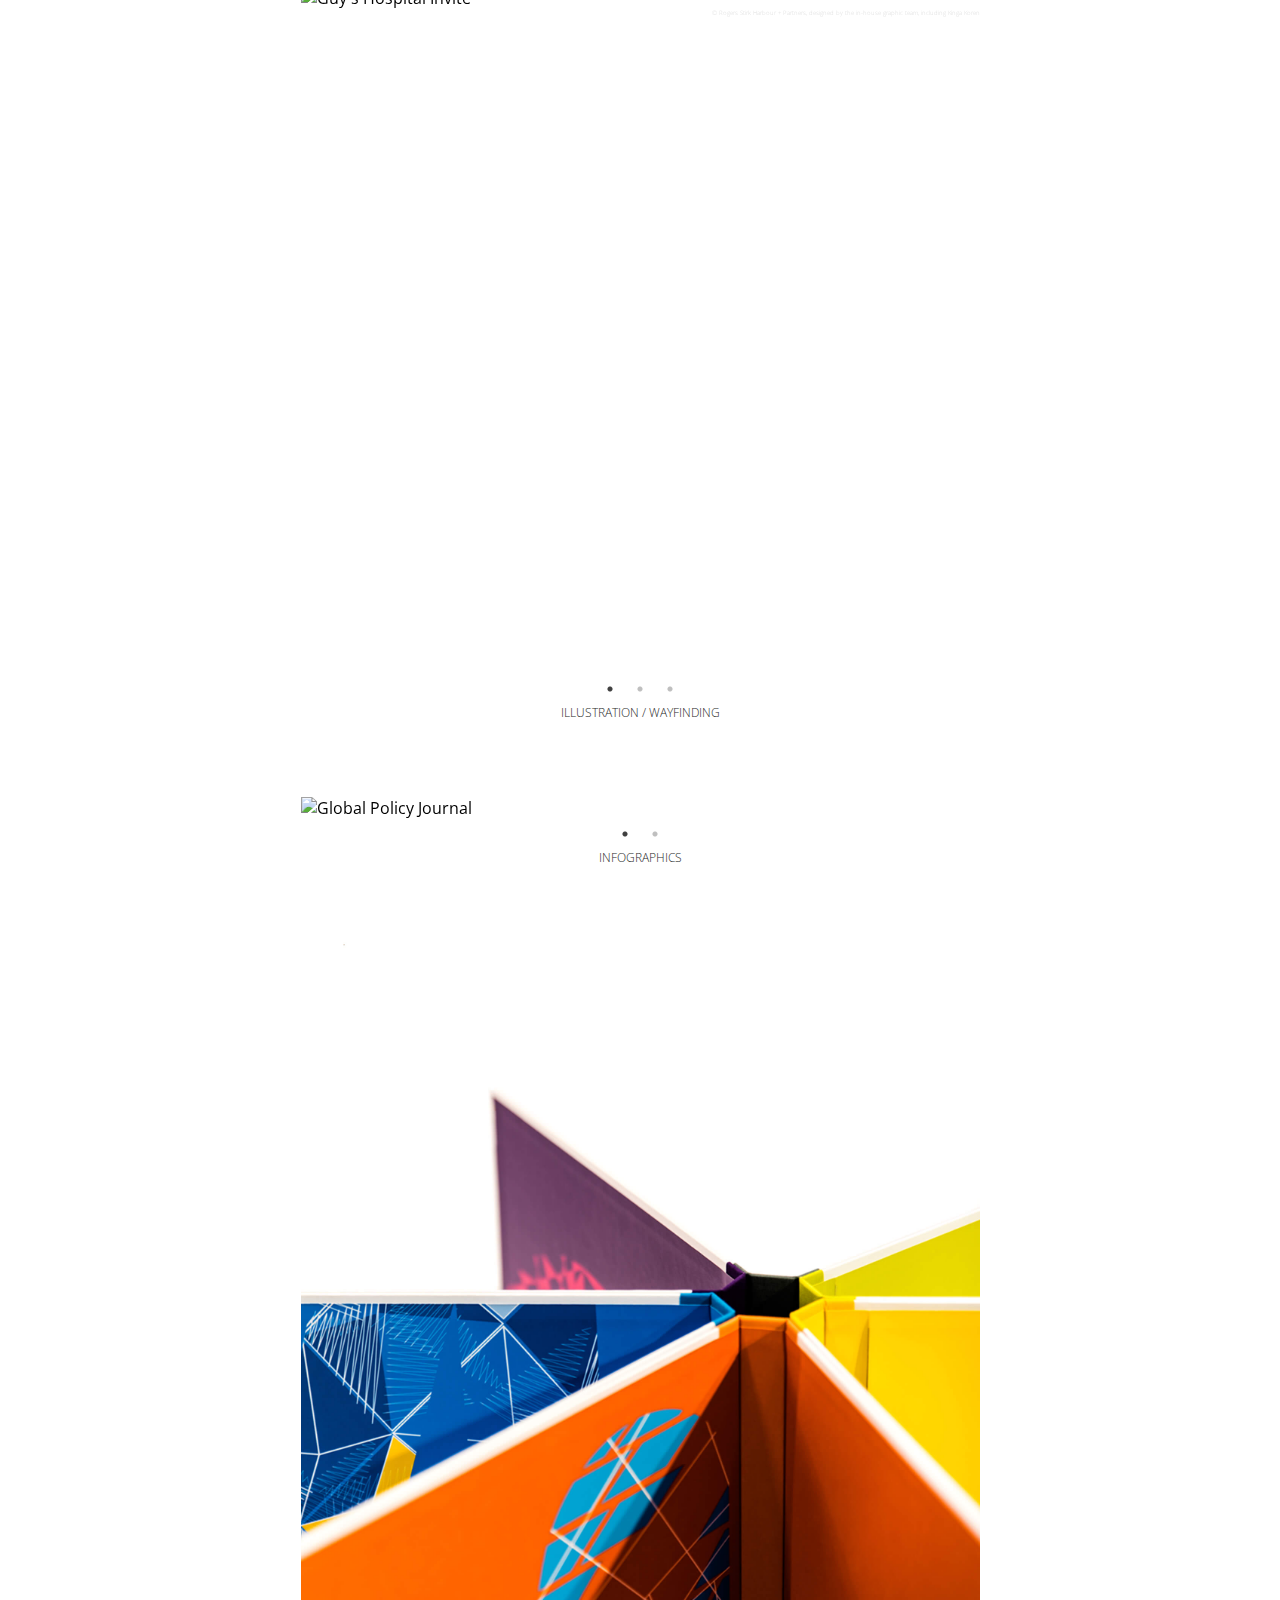
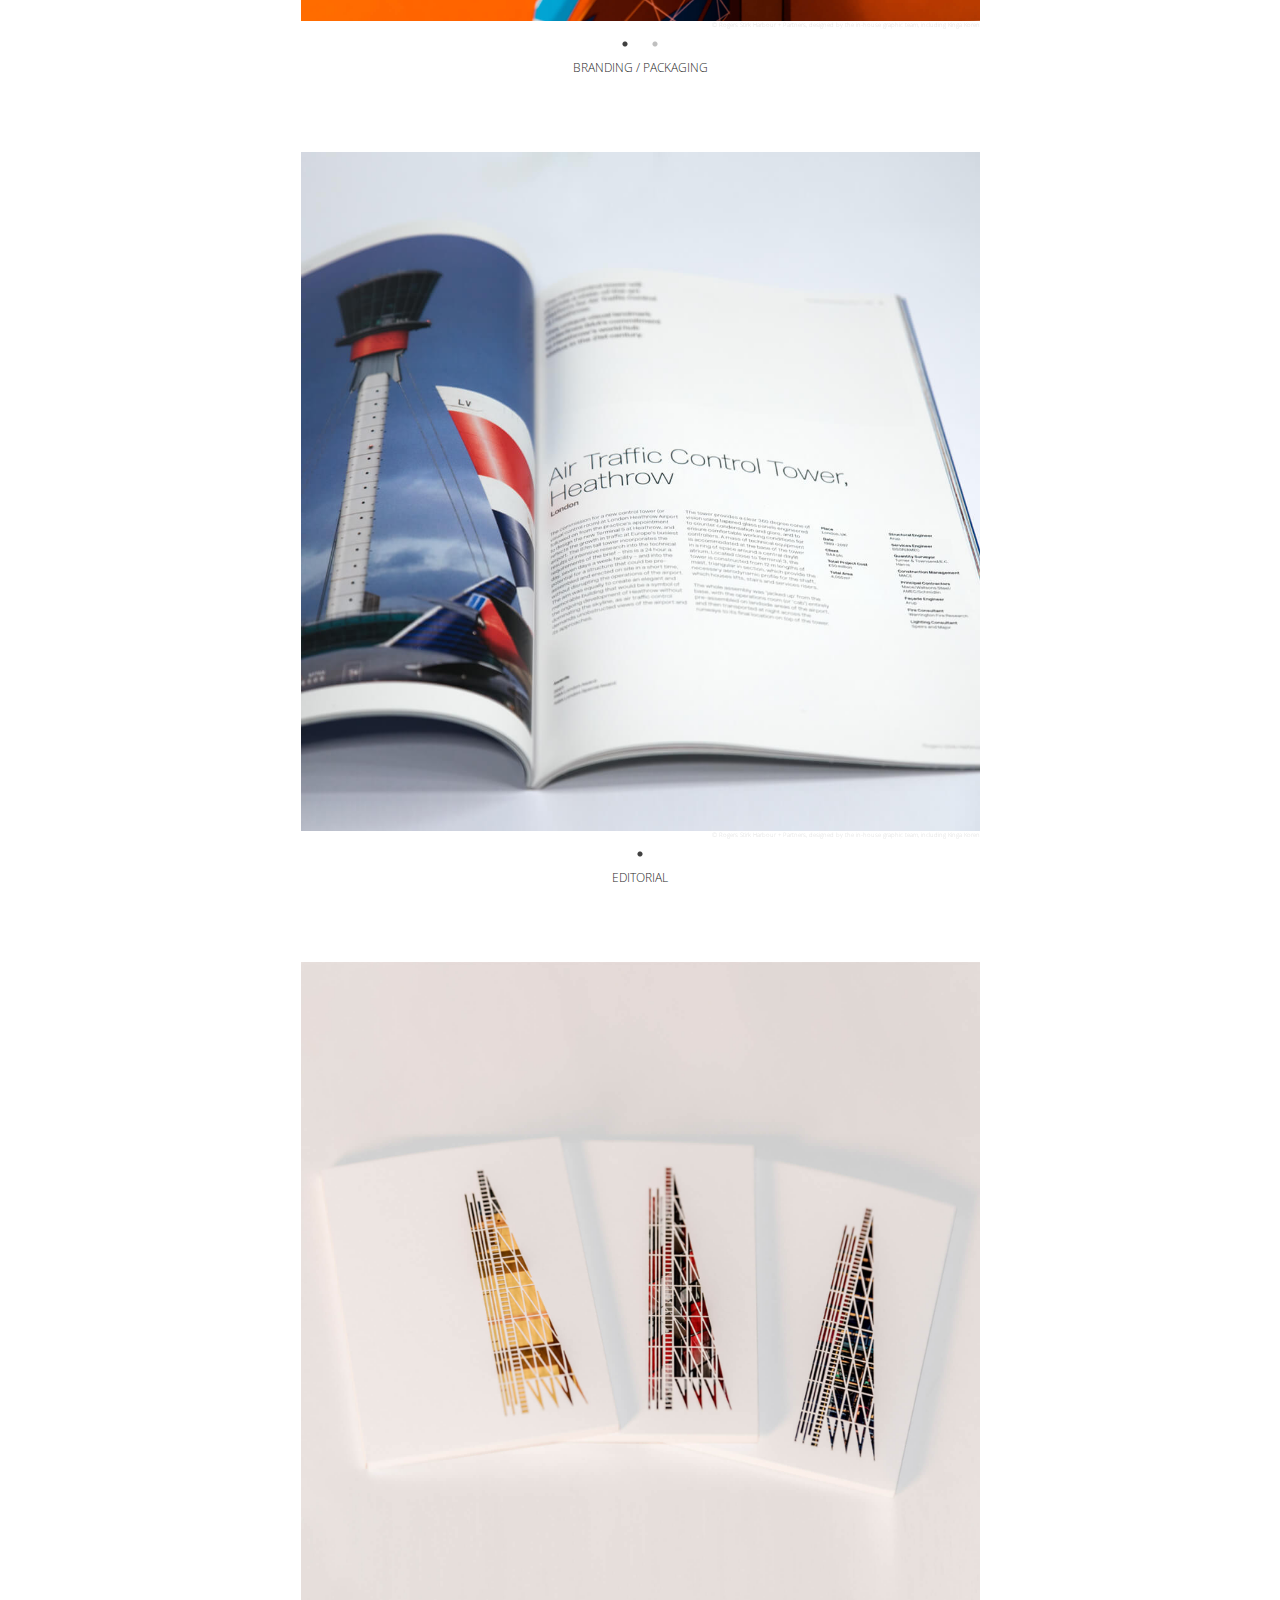
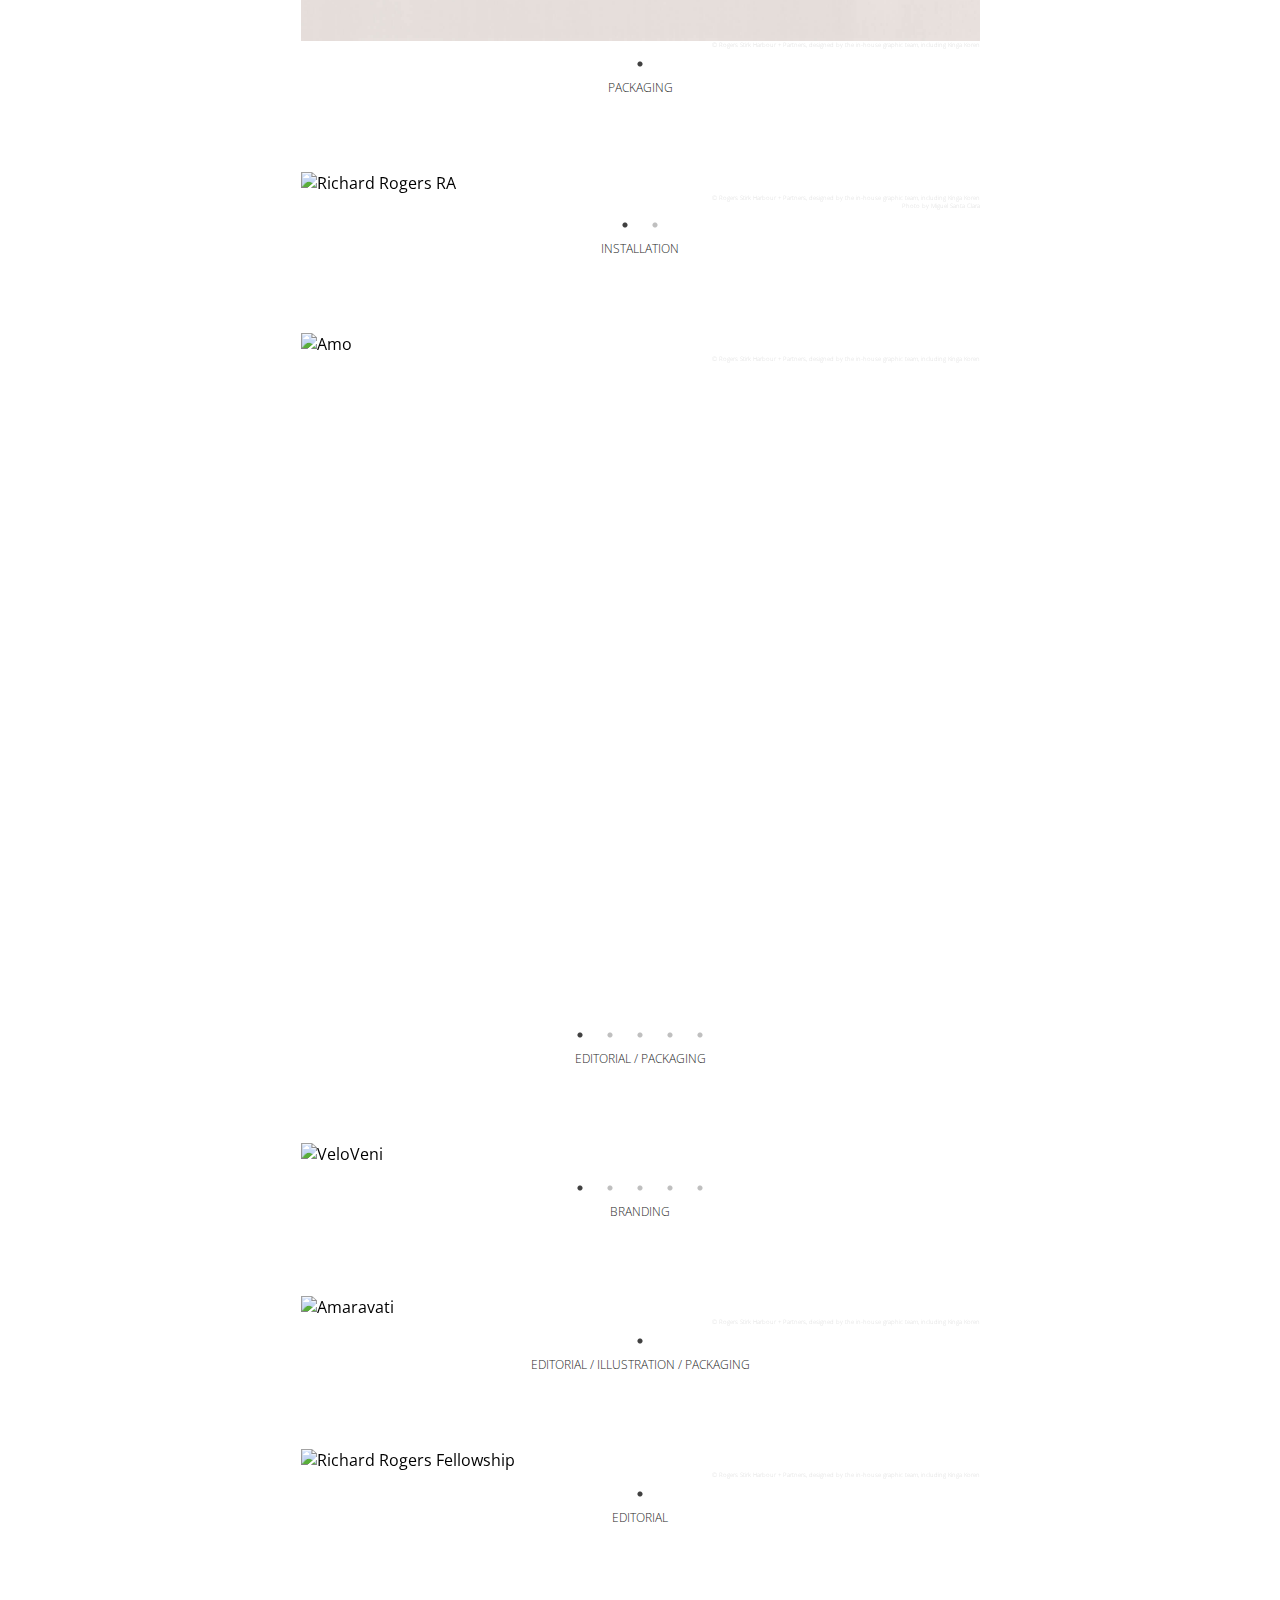
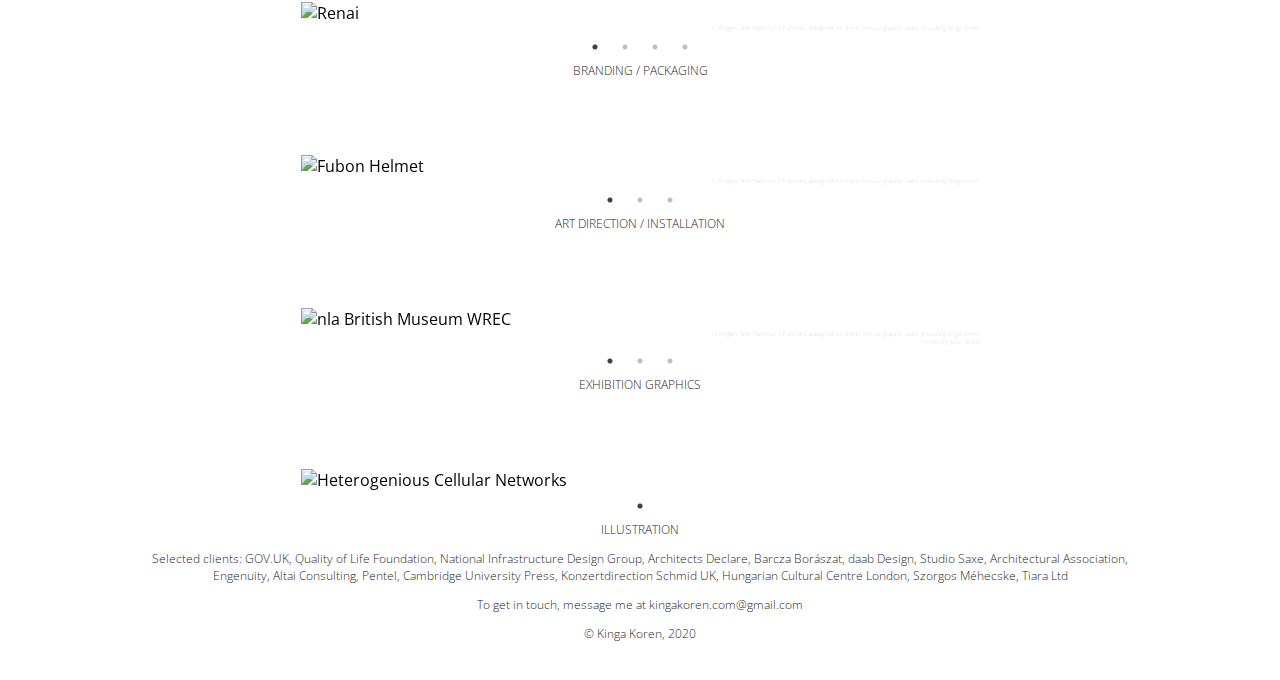
==== commit 6ea49cf4: "Typo fix" ====
--- a/index.html
+++ b/index.html
@@ -56,9 +56,8 @@
       <img src="images/kingakoren_comku3.jpg" alt="Co:MKU Packaging" style="width:100%">
       <figcaption>Project within dRMM Architects, collaboration with Philip Dennis (Wilkinson Eyre)</figcaption>
     </figure>
-
-  </div>
-  <h2><p></p>BRANDING / EXHIBITION GRAPHICS / INSTALLATION</h2>
+  </div>
+  <h2><p></p>BRANDING / PACKAGING</h2>
 
   <div class='slick-project project-block'>
     <figure>
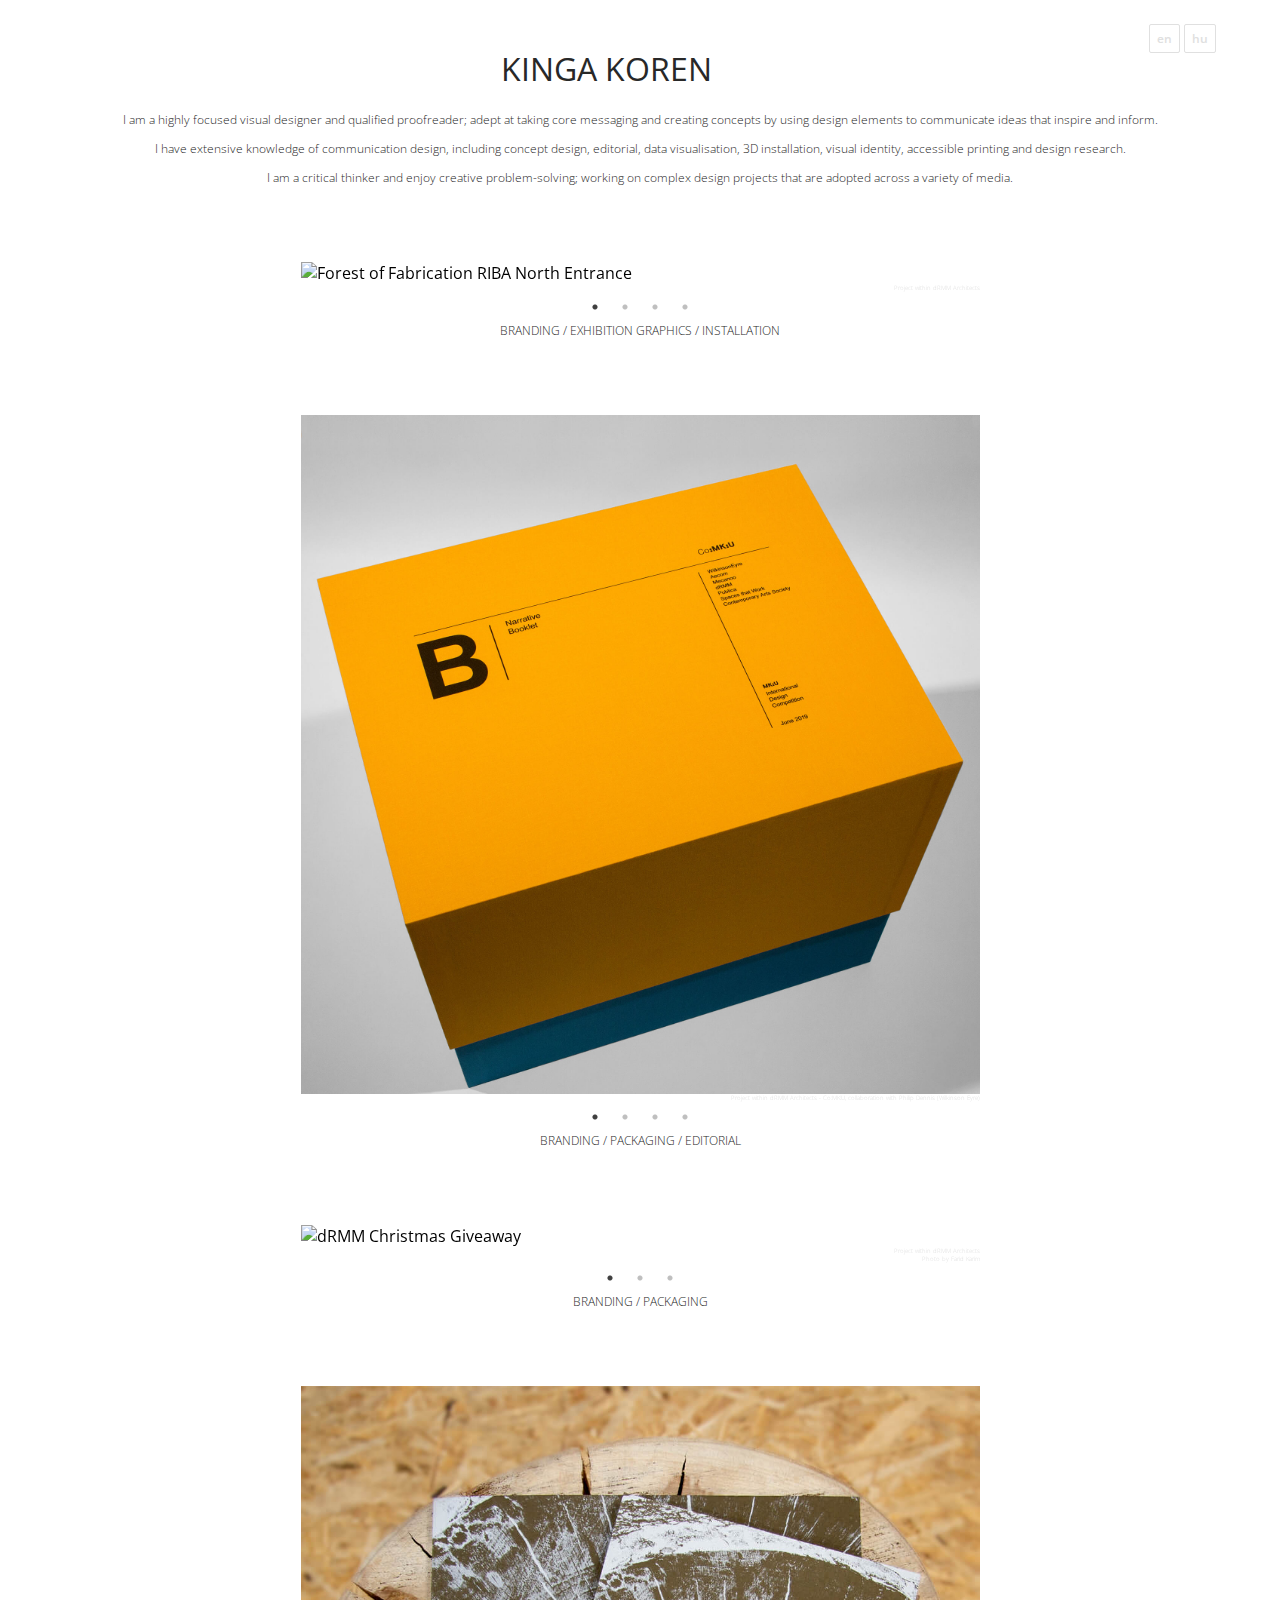
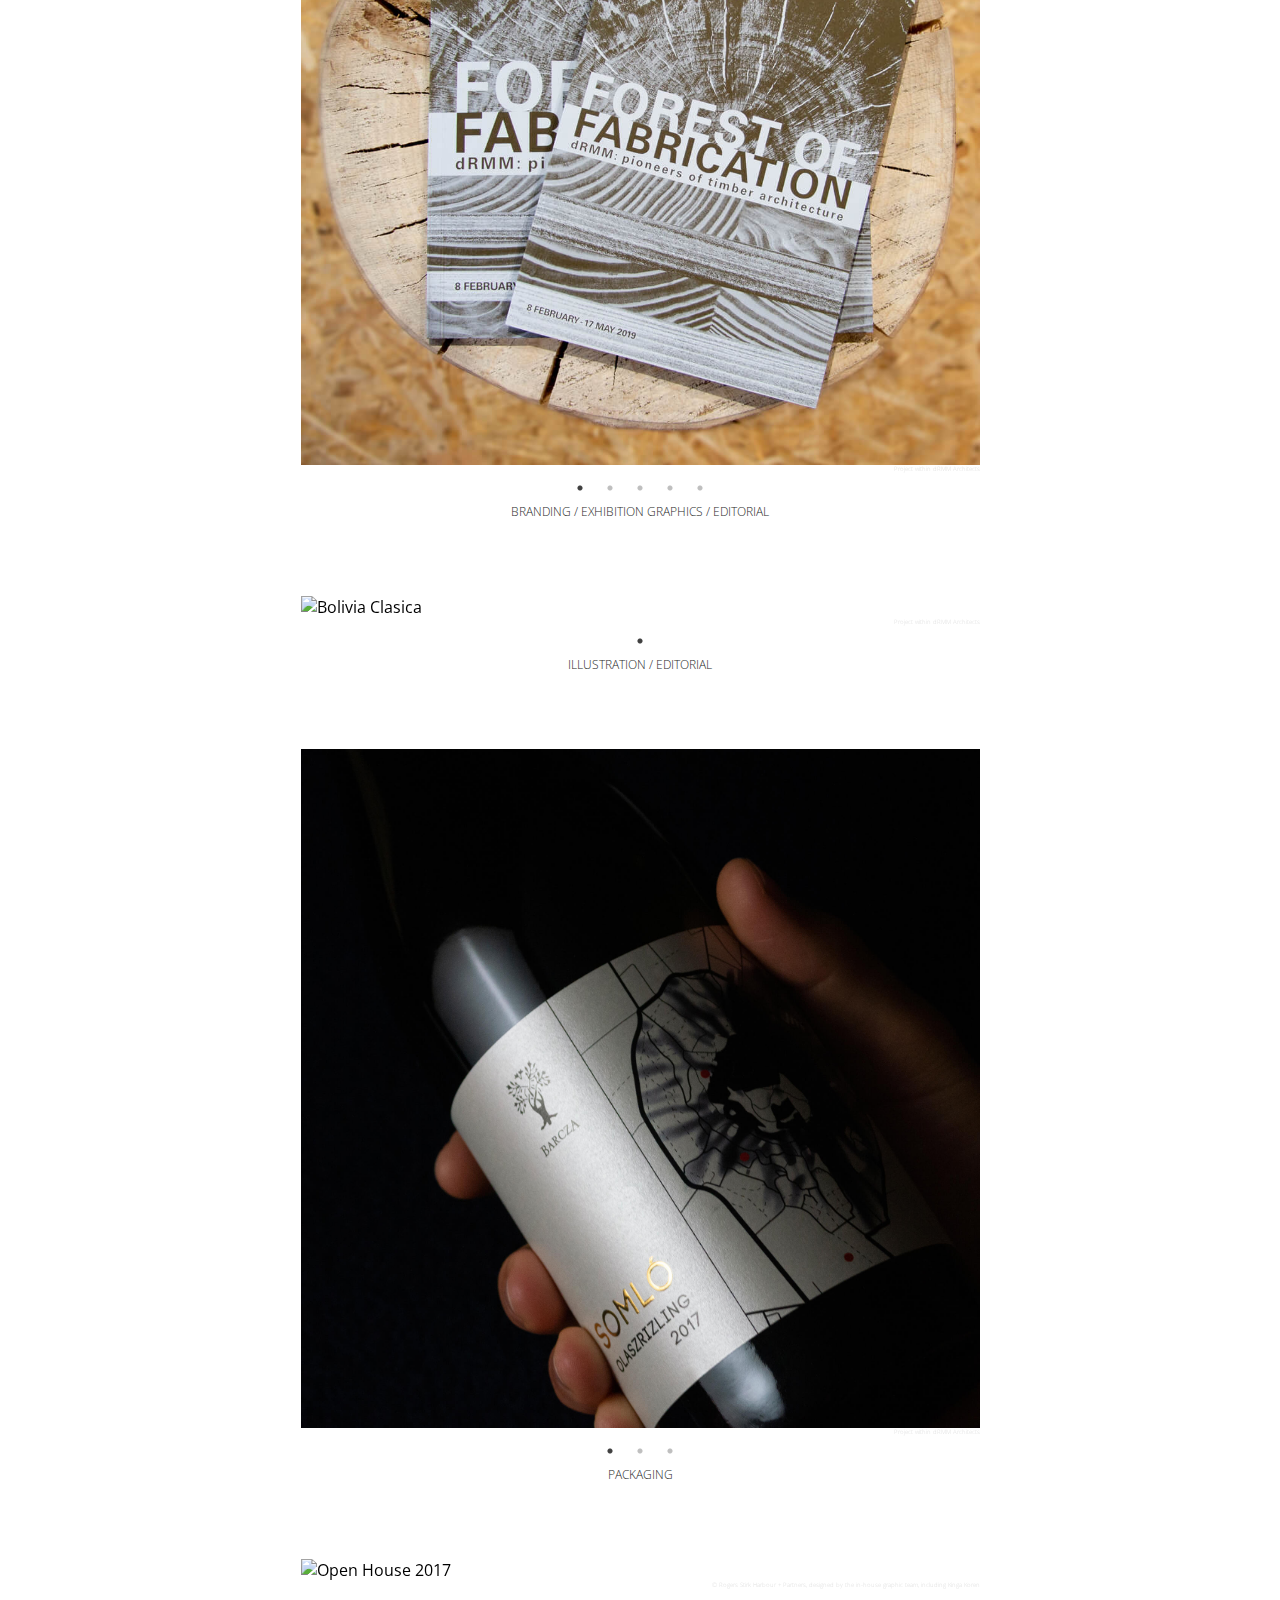
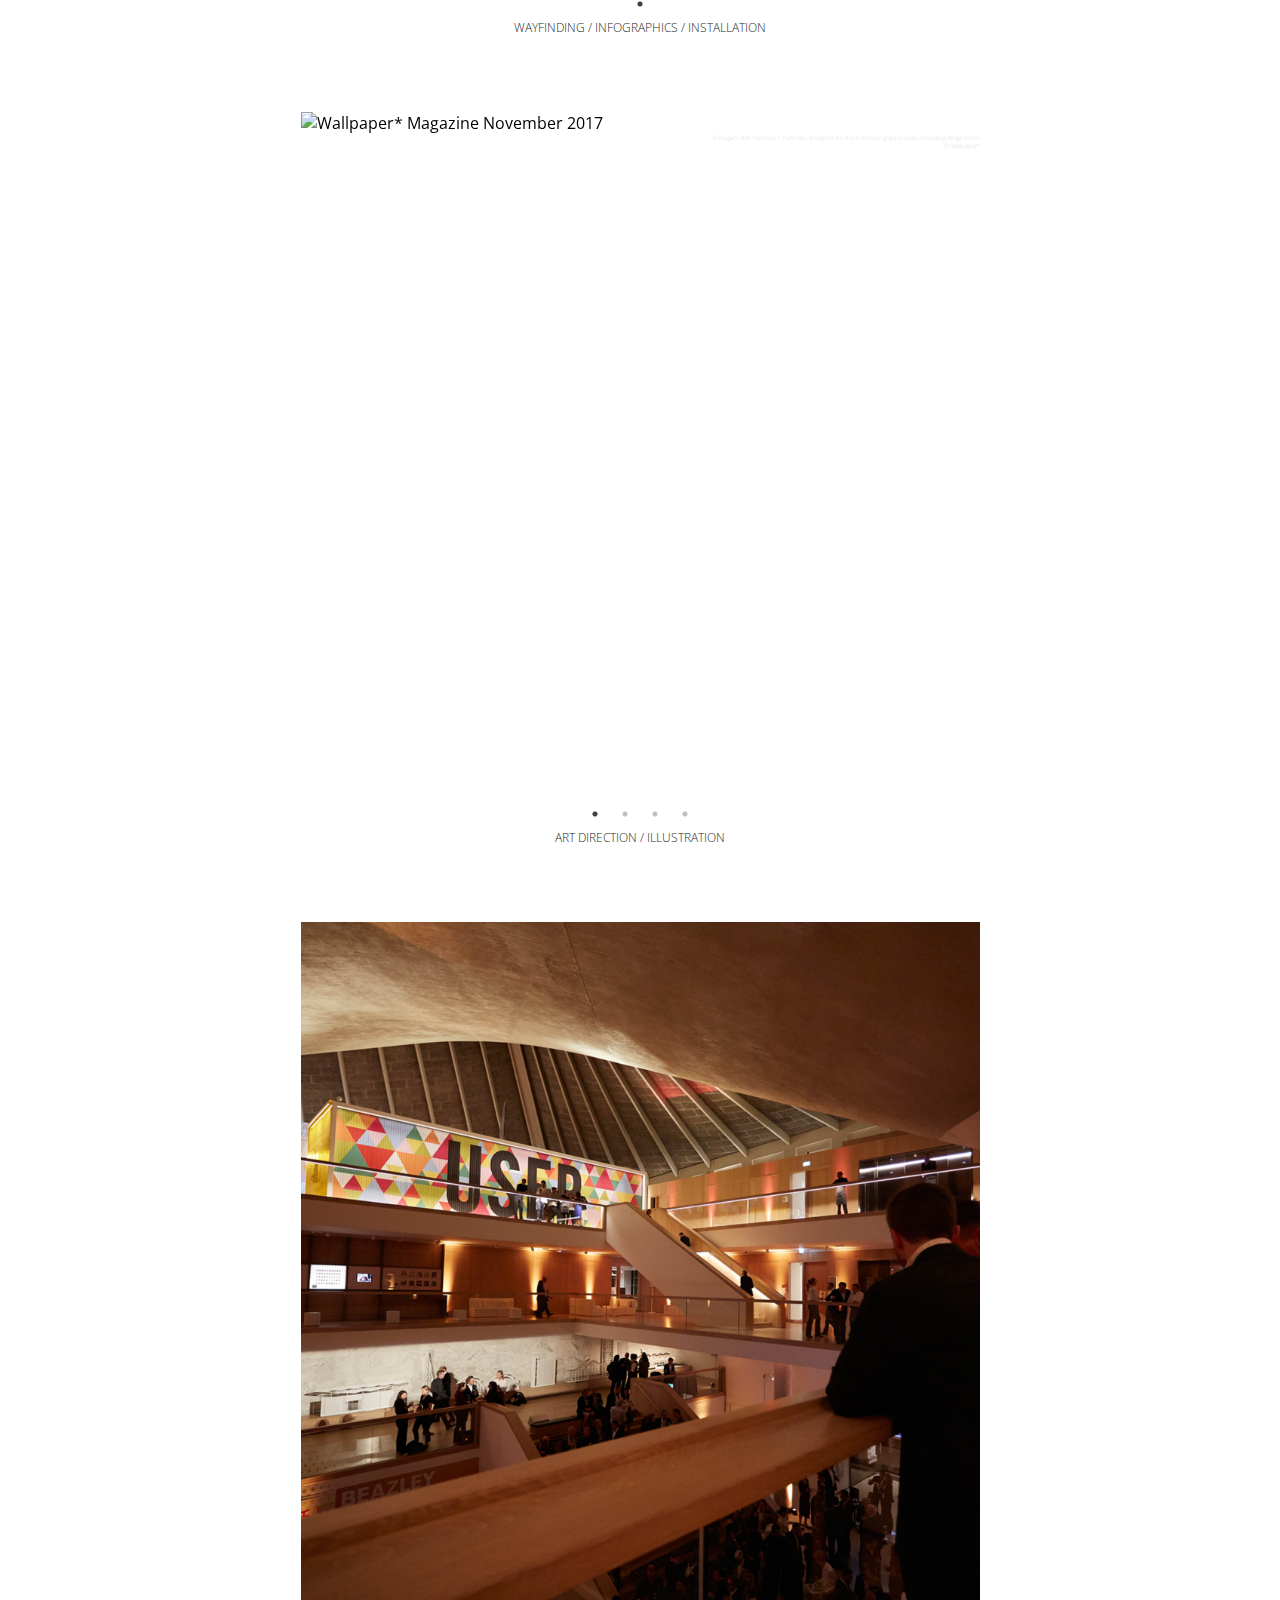
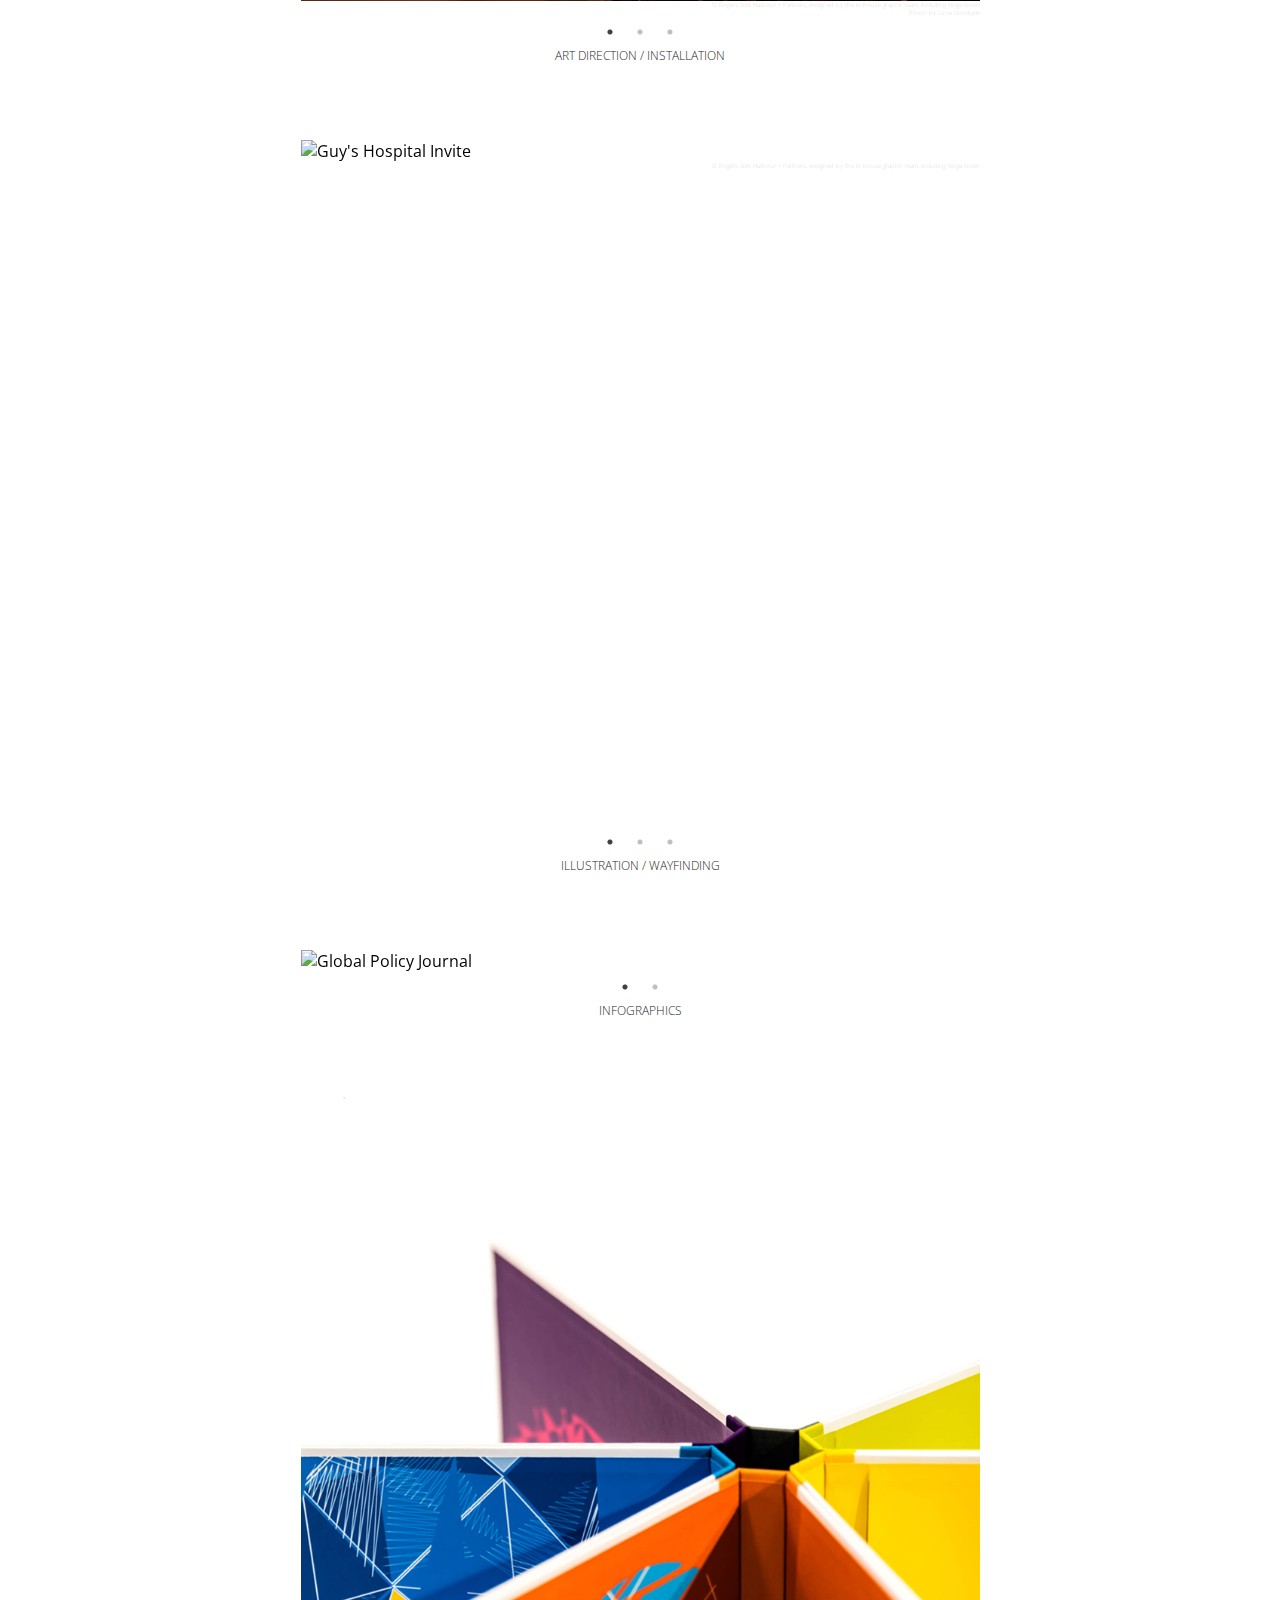
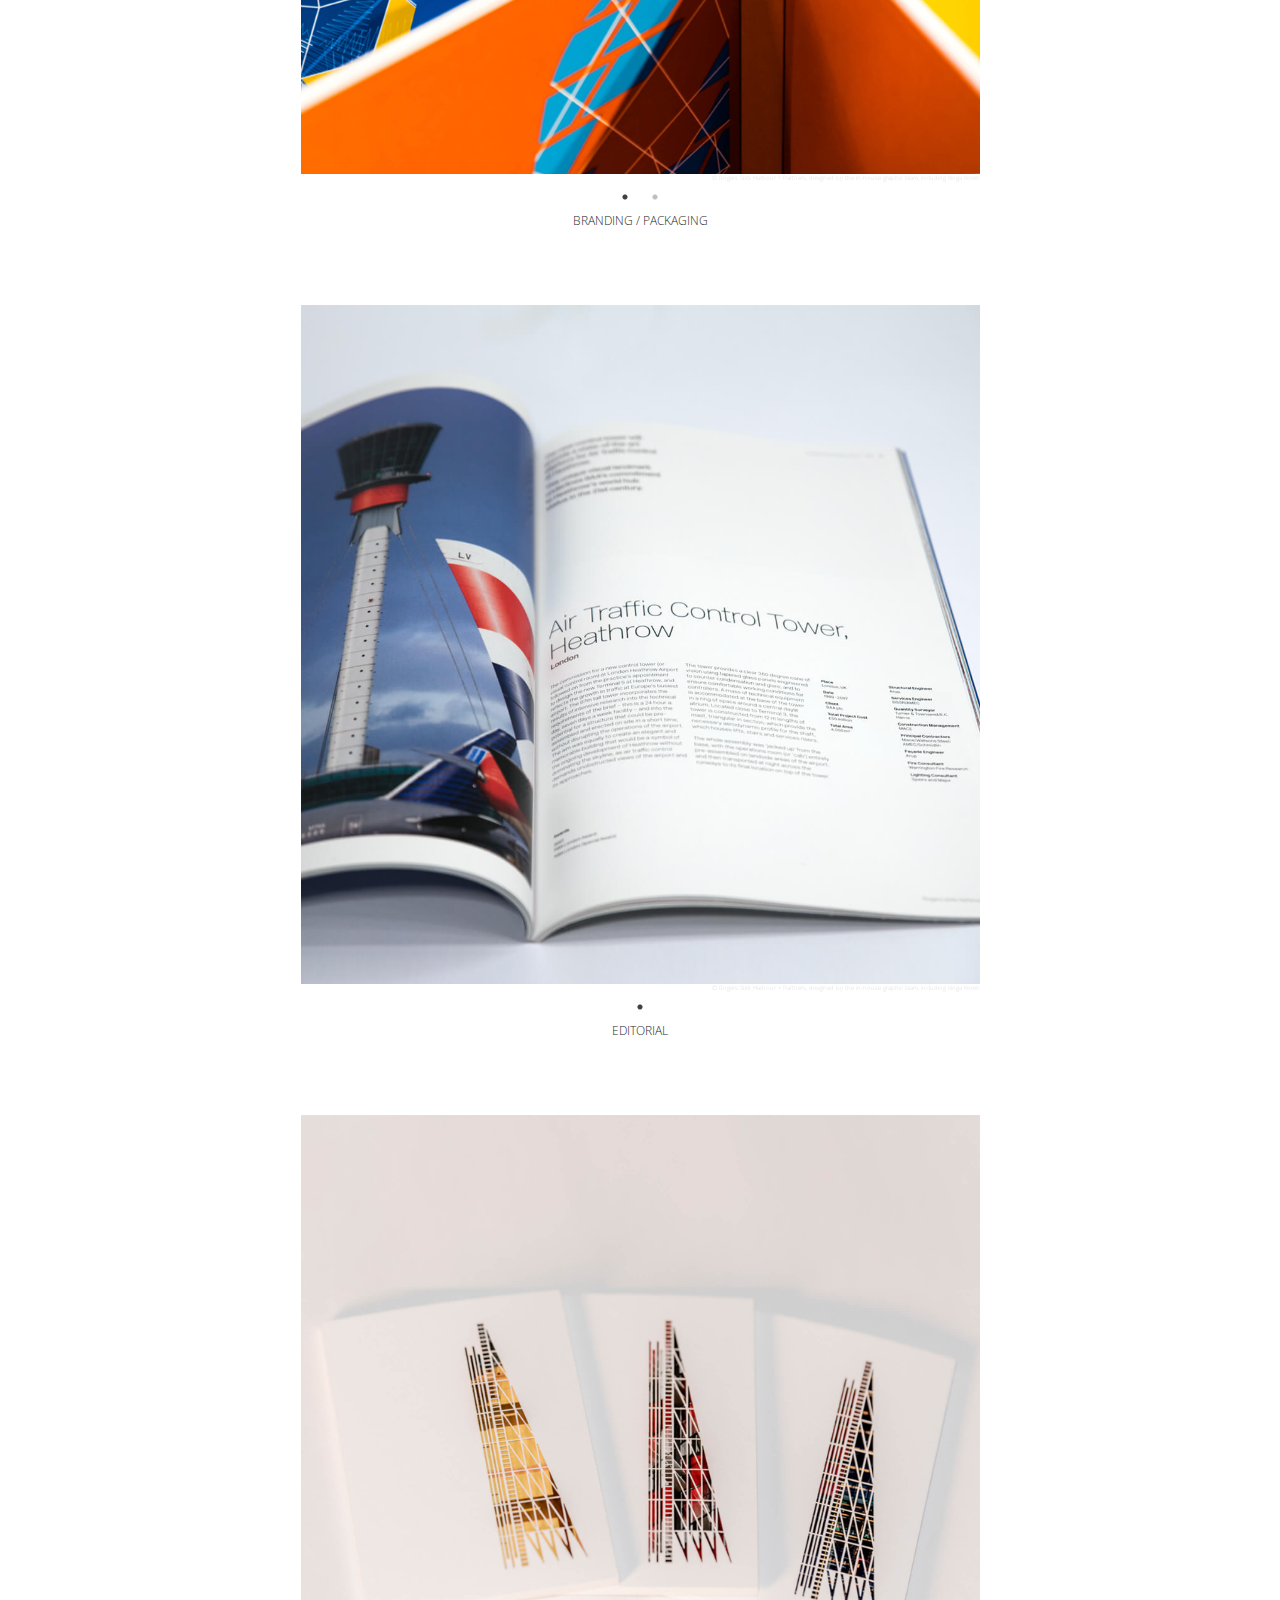
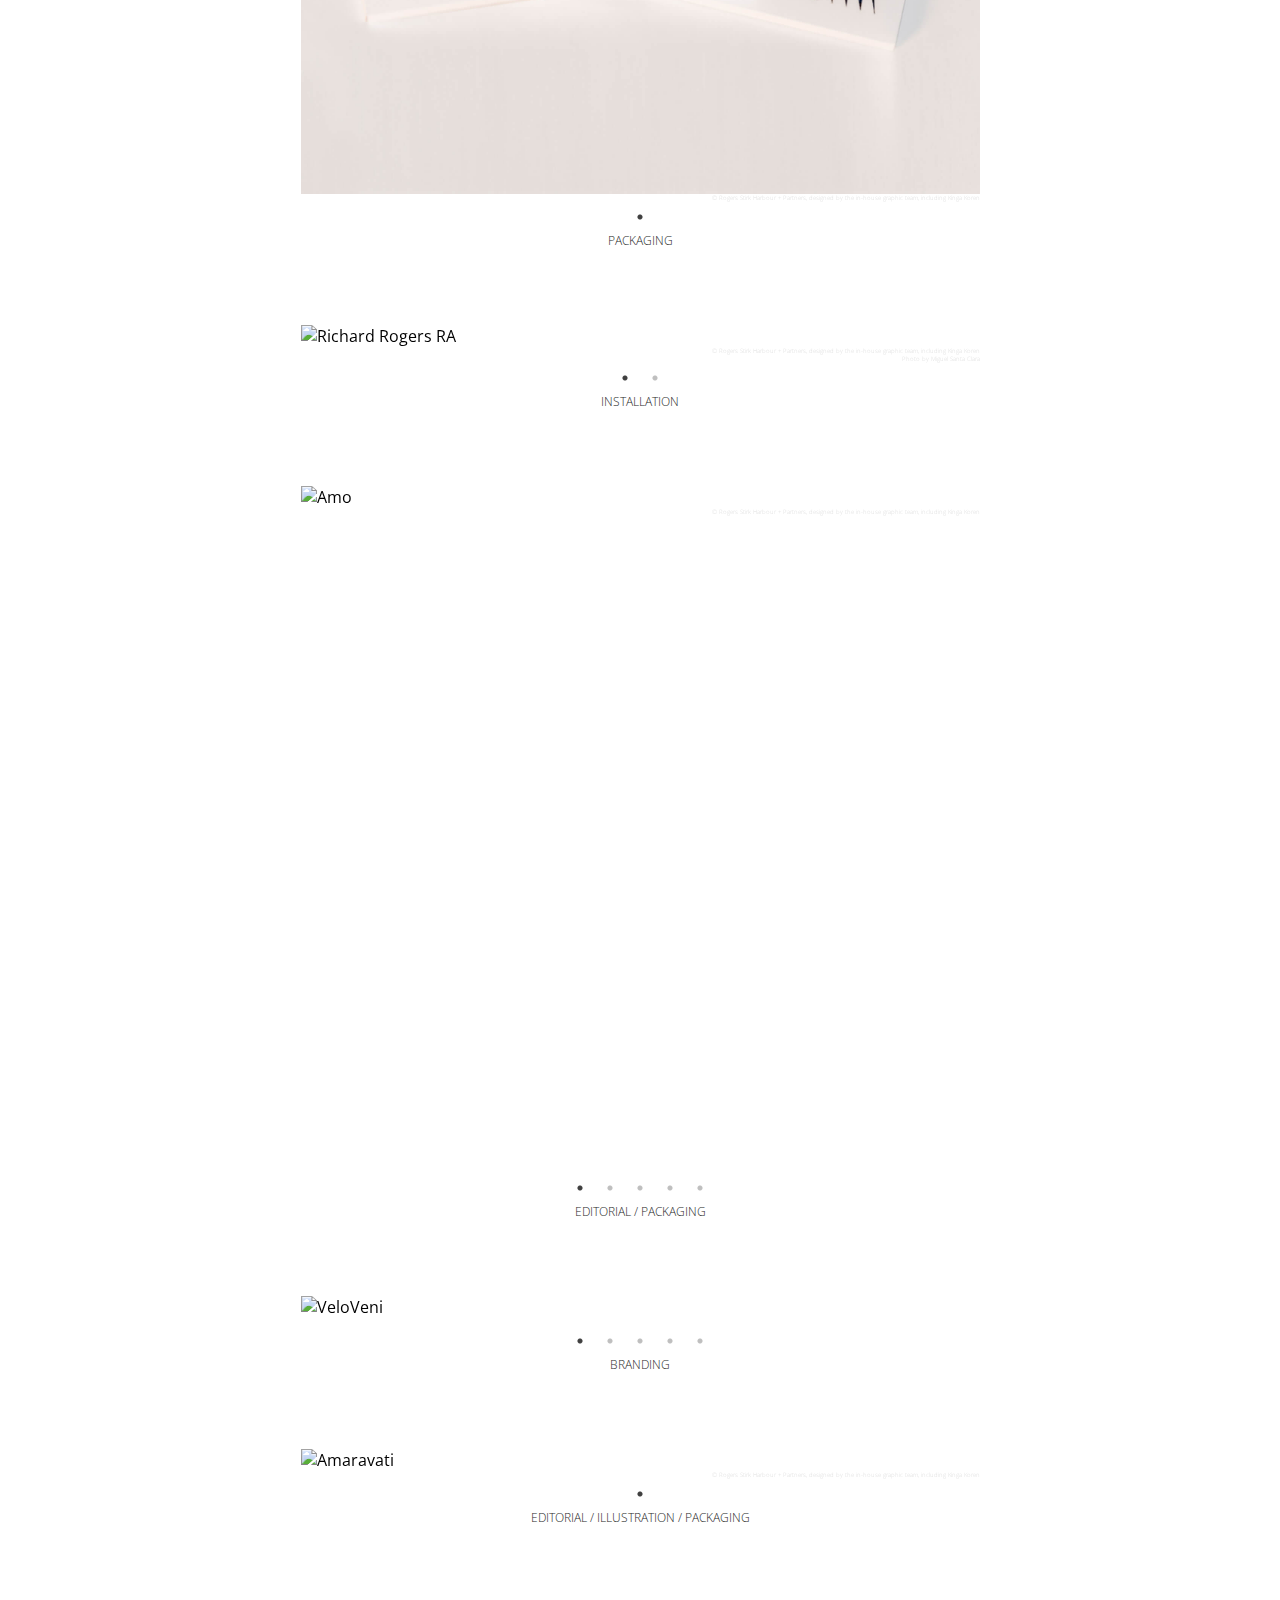
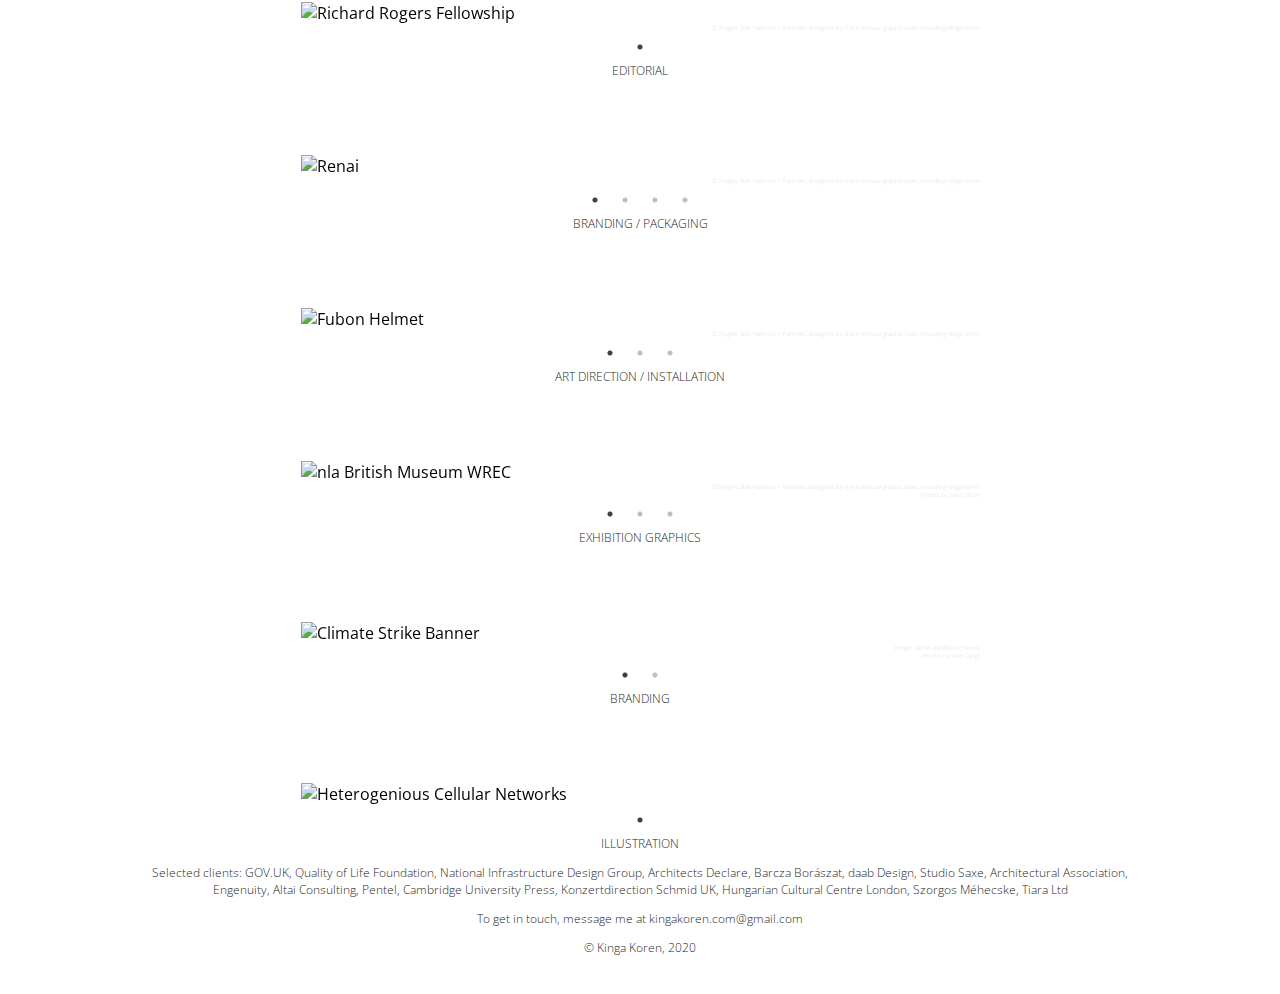
==== commit 1e5b96ae: "Text update" ====
--- a/index.html
+++ b/index.html
@@ -46,40 +46,44 @@
   <div class='slick-project project-block'>
     <figure>
       <img src="images/kingakoren_comku1.jpg" alt="Co:MKU Box" style="width:100%">
-      <figcaption>Project within dRMM Architects, collaboration with Philip Dennis (Wilkinson Eyre)</figcaption>
+      <figcaption>Project within dRMM Architects - Co:MK:U, collaboration with Philip Dennis (Wilkinson Eyre)</figcaption>
     </figure>
     <figure>
       <img src="images/kingakoren_comku2.jpg" alt="Co:MKU Open Box" style="width:100%">
-      <figcaption>Project within dRMM Architects, collaboration with Philip Dennis (Wilkinson Eyre)</figcaption>
+      <figcaption>Project within dRMM Architects - Co:MK:U, collaboration with Philip Dennis (Wilkinson Eyre)</figcaption>
     </figure>
     <figure>
       <img src="images/kingakoren_comku3.jpg" alt="Co:MKU Packaging" style="width:100%">
-      <figcaption>Project within dRMM Architects, collaboration with Philip Dennis (Wilkinson Eyre)</figcaption>
+      <figcaption>Project within dRMM Architects - Co:MK:U, collaboration with Philip Dennis (Wilkinson Eyre)</figcaption>
+    </figure>
+    <figure>
+      <img src="images/kingakoren_comku4.jpg" alt="Co:MKU Collateral" style="width:100%">
+      <figcaption>Project within dRMM Architects - Co:MK:U, collaboration with Philip Dennis (Wilkinson Eyre)</figcaption>
+    </figure>
+  </div>
+  <h2><p></p>BRANDING / PACKAGING / EDITORIAL</h2>
+
+  <div class='slick-project project-block'>
+    <figure>
+      <img src="images/kingakoren_christmas1.jpg" alt="dRMM Christmas Giveaway" style="width:100%">
+      <figcaption>Project within dRMM Architects</figcaption>
+      <figcaption>Photo by Farid Karim</figcaption>
+    </figure>
+    <figure>
+      <img src="images/kingakoren_christmas2.jpg" alt="dRMM Christmas Seedbombs" style="width:100%">
+      <figcaption>Project within dRMM Architects</figcaption>
+      <figcaption>Photo by Farid Karim</figcaption>
+    </figure>
+    <figure>
+      <img src="images/kingakoren_christmas3.jpg" alt="dRMM Christmas Seedpacks" style="width:100%">
+      <figcaption>Project within dRMM Architects</figcaption>
+      <figcaption>Photo by Farid Karim</figcaption>
     </figure>
   </div>
   <h2><p></p>BRANDING / PACKAGING</h2>
 
   <div class='slick-project project-block'>
     <figure>
-      <img src="images/kingakoren_christmas1.jpg" alt="dRMM Christmas Giveaway" style="width:100%">
-      <figcaption>Project within dRMM Architects</figcaption>
-      <figcaption>Photo by Farid Karim</figcaption>
-    </figure>
-    <figure>
-      <img src="images/kingakoren_christmas2.jpg" alt="dRMM Christmas Seedbombs" style="width:100%">
-      <figcaption>Project within dRMM Architects</figcaption>
-      <figcaption>Photo by Farid Karim</figcaption>
-    </figure>
-    <figure>
-      <img src="images/kingakoren_christmas3.jpg" alt="dRMM Christmas Seedpacks" style="width:100%">
-      <figcaption>Project within dRMM Architects</figcaption>
-      <figcaption>Photo by Farid Karim</figcaption>
-    </figure>
-  </div>
-  <h2><p></p>BRANDING / PACKAGING</h2>
-
-  <div class='slick-project project-block'>
-    <figure>
       <img src="images/kingakoren_forestoffabricationcollateral.jpg" alt="Forest of Fabrication Collateral" style="width:100%">
       <figcaption>Project within dRMM Architects</figcaption>
     </figure>
@@ -101,6 +105,14 @@
     </figure>
   </div>
   <h2><p></p>BRANDING / EXHIBITION GRAPHICS / EDITORIAL</h2>
+
+  <div class='slick-project project-block'>
+    <figure>
+      <img src="images/kingakoren_boliviaclasica.jpg" alt="Bolivia Clasica" style="width:100%">
+      <figcaption>Project within dRMM Architects</figcaption>
+    </figure>
+  </div>
+  <h2><p></p>ILLUSTRATION / EDITORIAL</h2>
 
   <div class='slick-project project-block'>
     <figure>
@@ -353,6 +365,20 @@
     </figure>
   </div>
   <h2>EXHIBITION GRAPHICS</h2>
+
+  <div class='slick-project project-block'>
+    <figure>
+      <img src="images/kingakoren_climatestrike1.jpg" alt="Climate Strike Banner" style="width:100%">
+      <figcaption>Project within dRMM Architects</figcaption>
+      <figcaption>Photo by Ann Dingli</figcaption>
+    </figure>
+    <figure>
+      <img src="images/kingakoren_climatestrike2.jpg" alt="Climate Strike Protest" style="width:100%">
+      <figcaption>Project within dRMM Architects</figcaption>
+      <figcaption>Photo by Ann Dingli</figcaption>
+    </figure>
+  </div>
+  <h2><p></p>BRANDING</h2>
 
   <div class='slick-project project-block'>
     <figure>
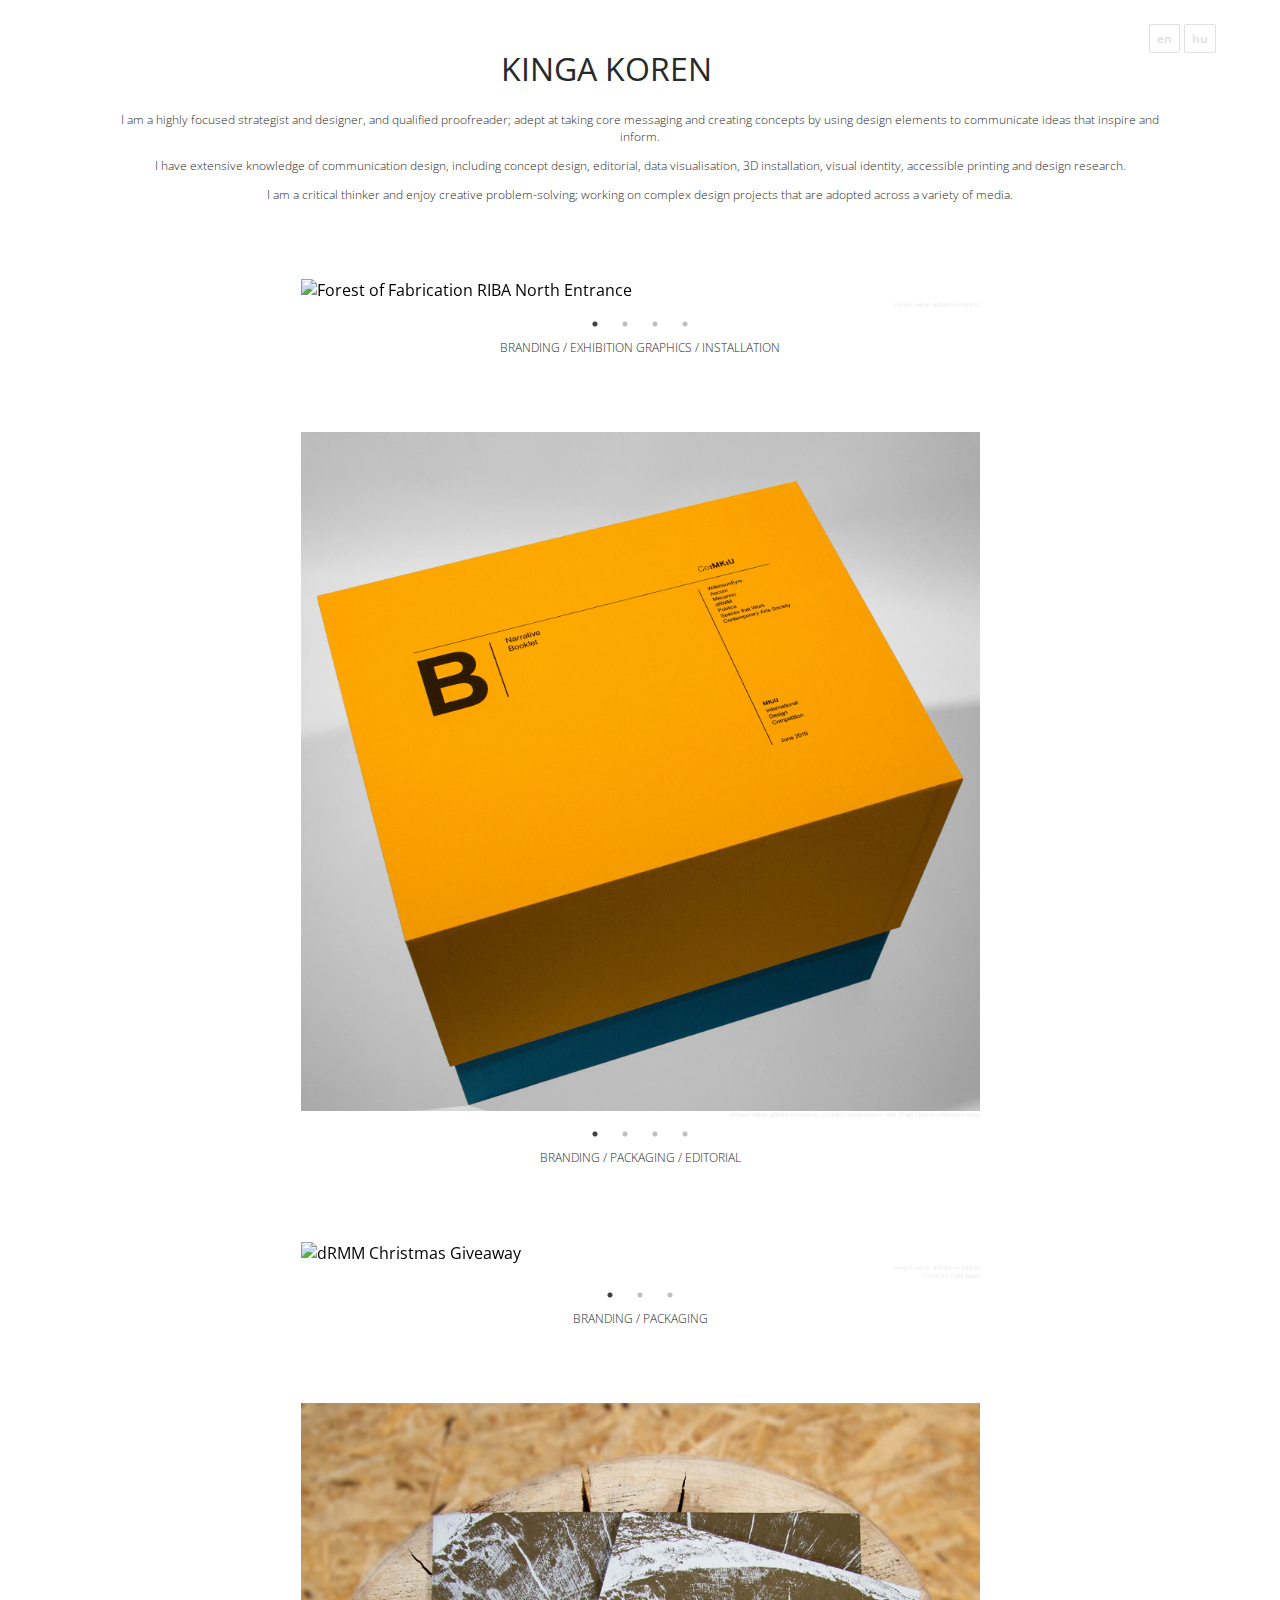
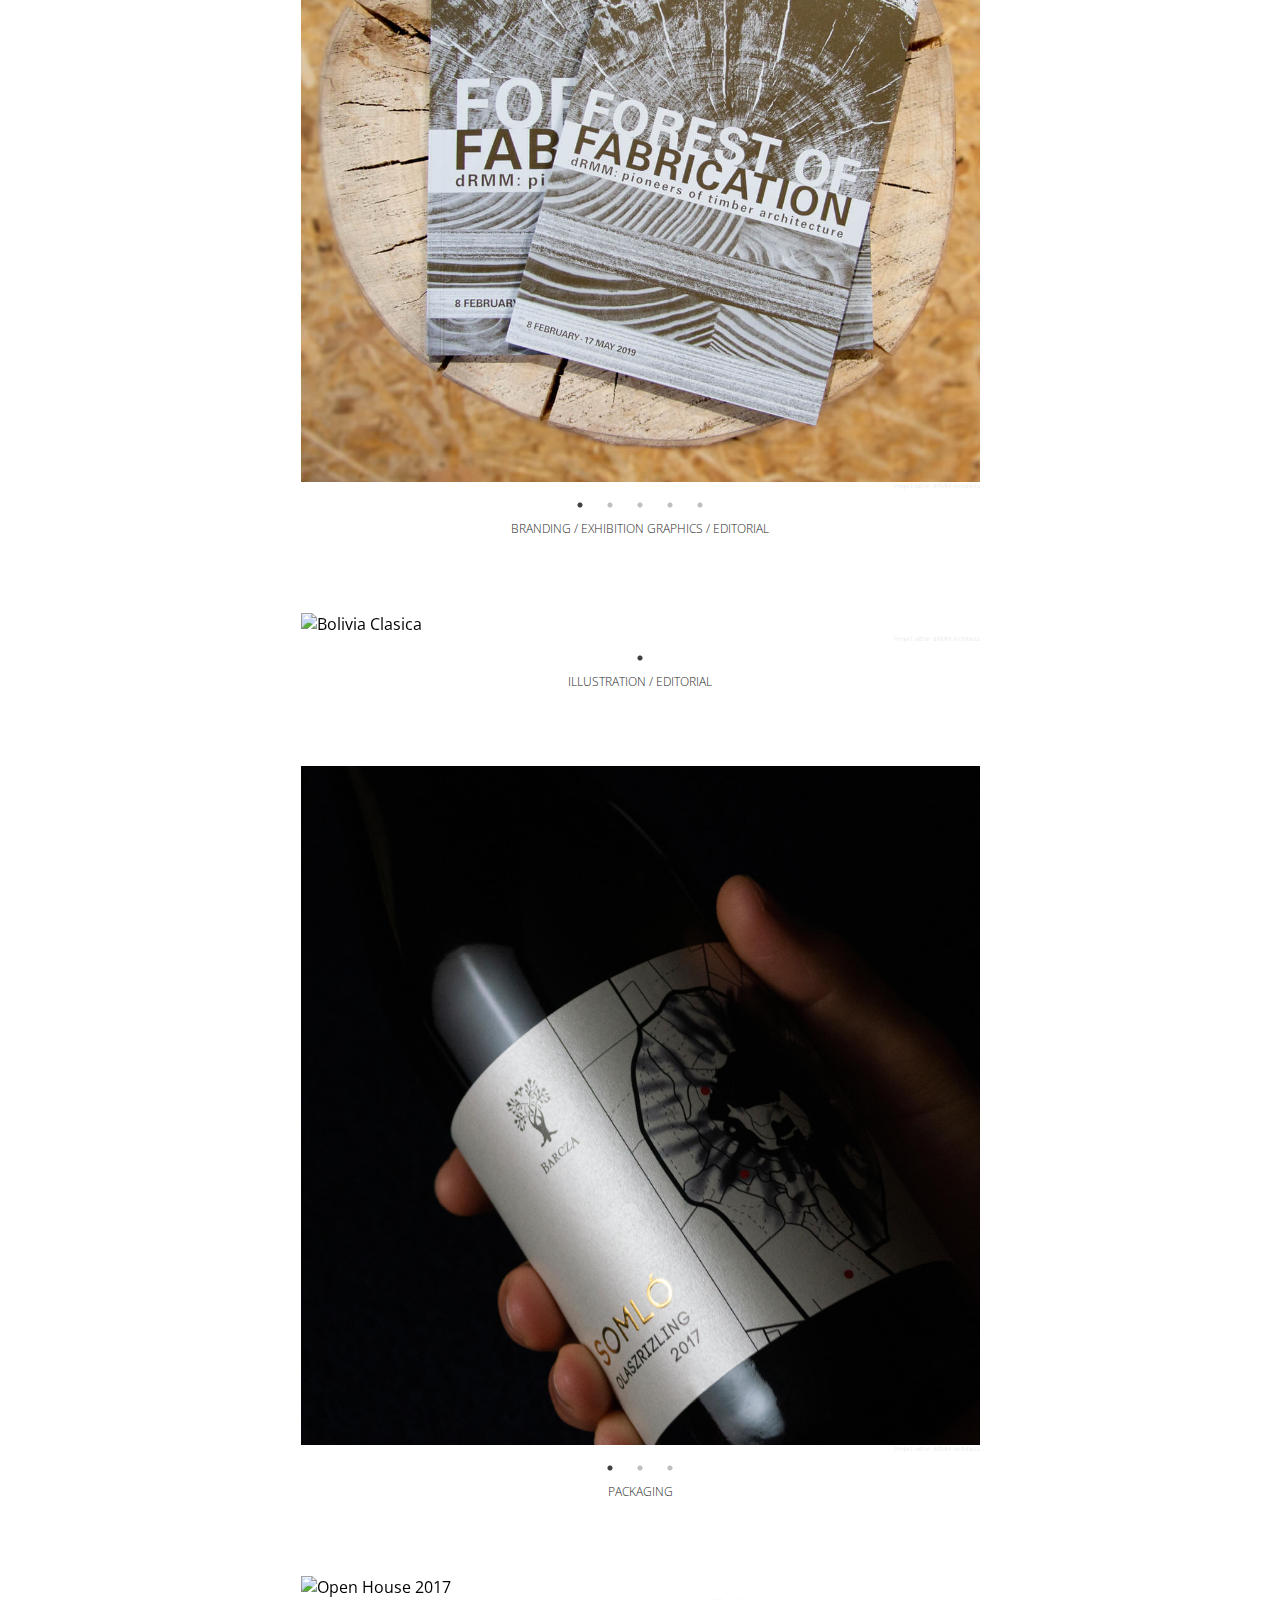
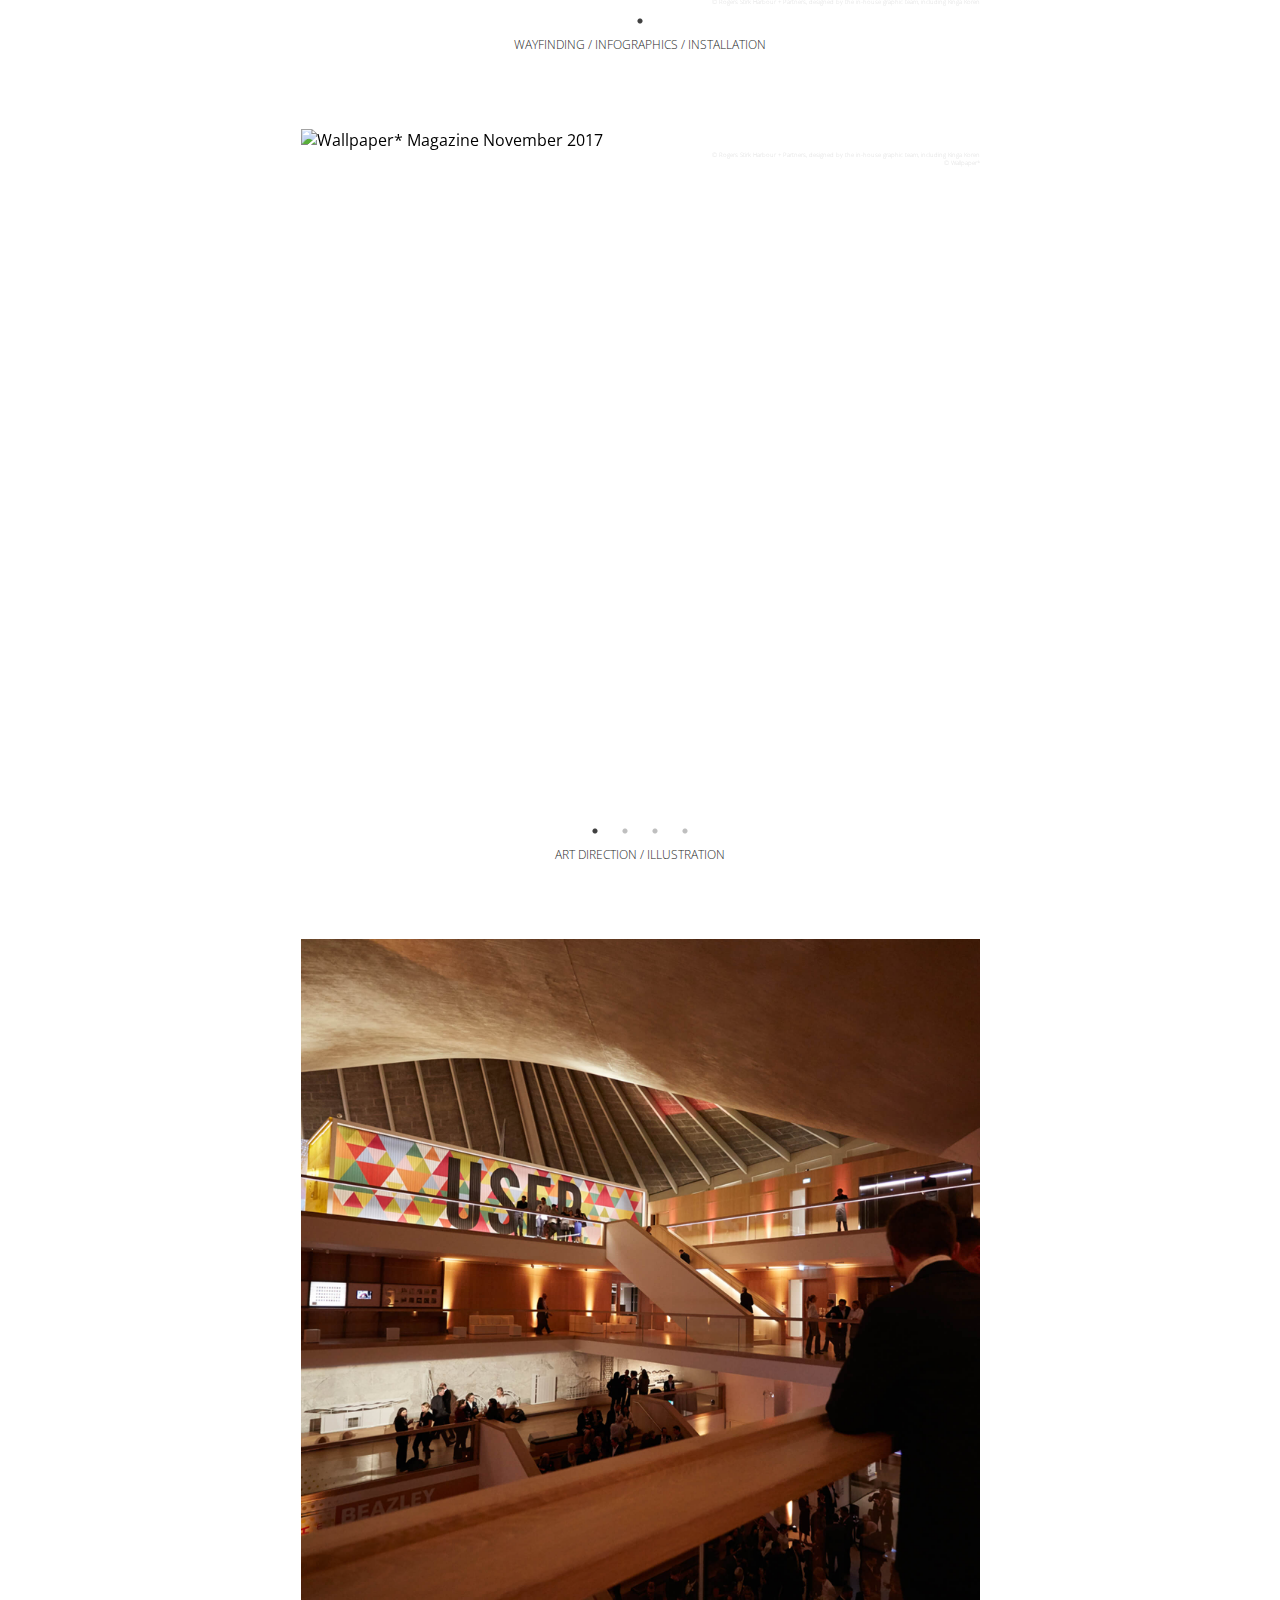
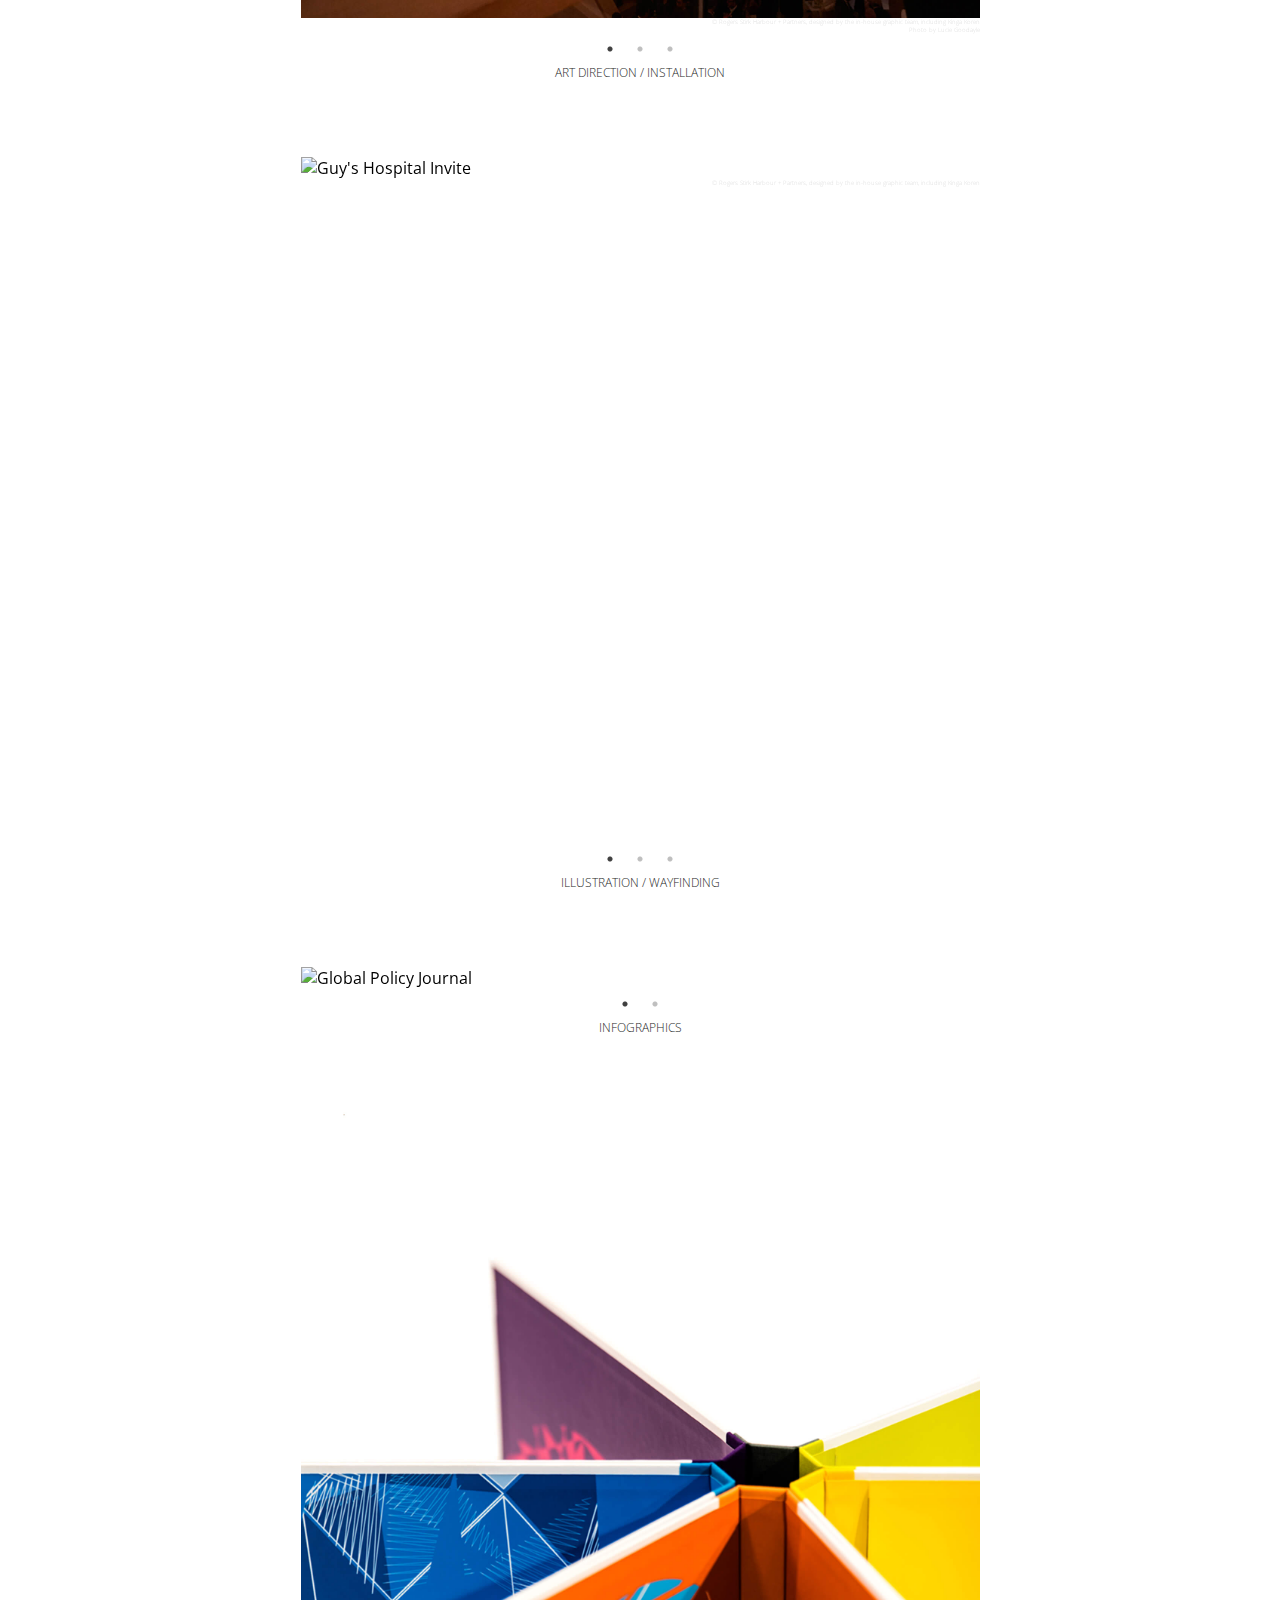
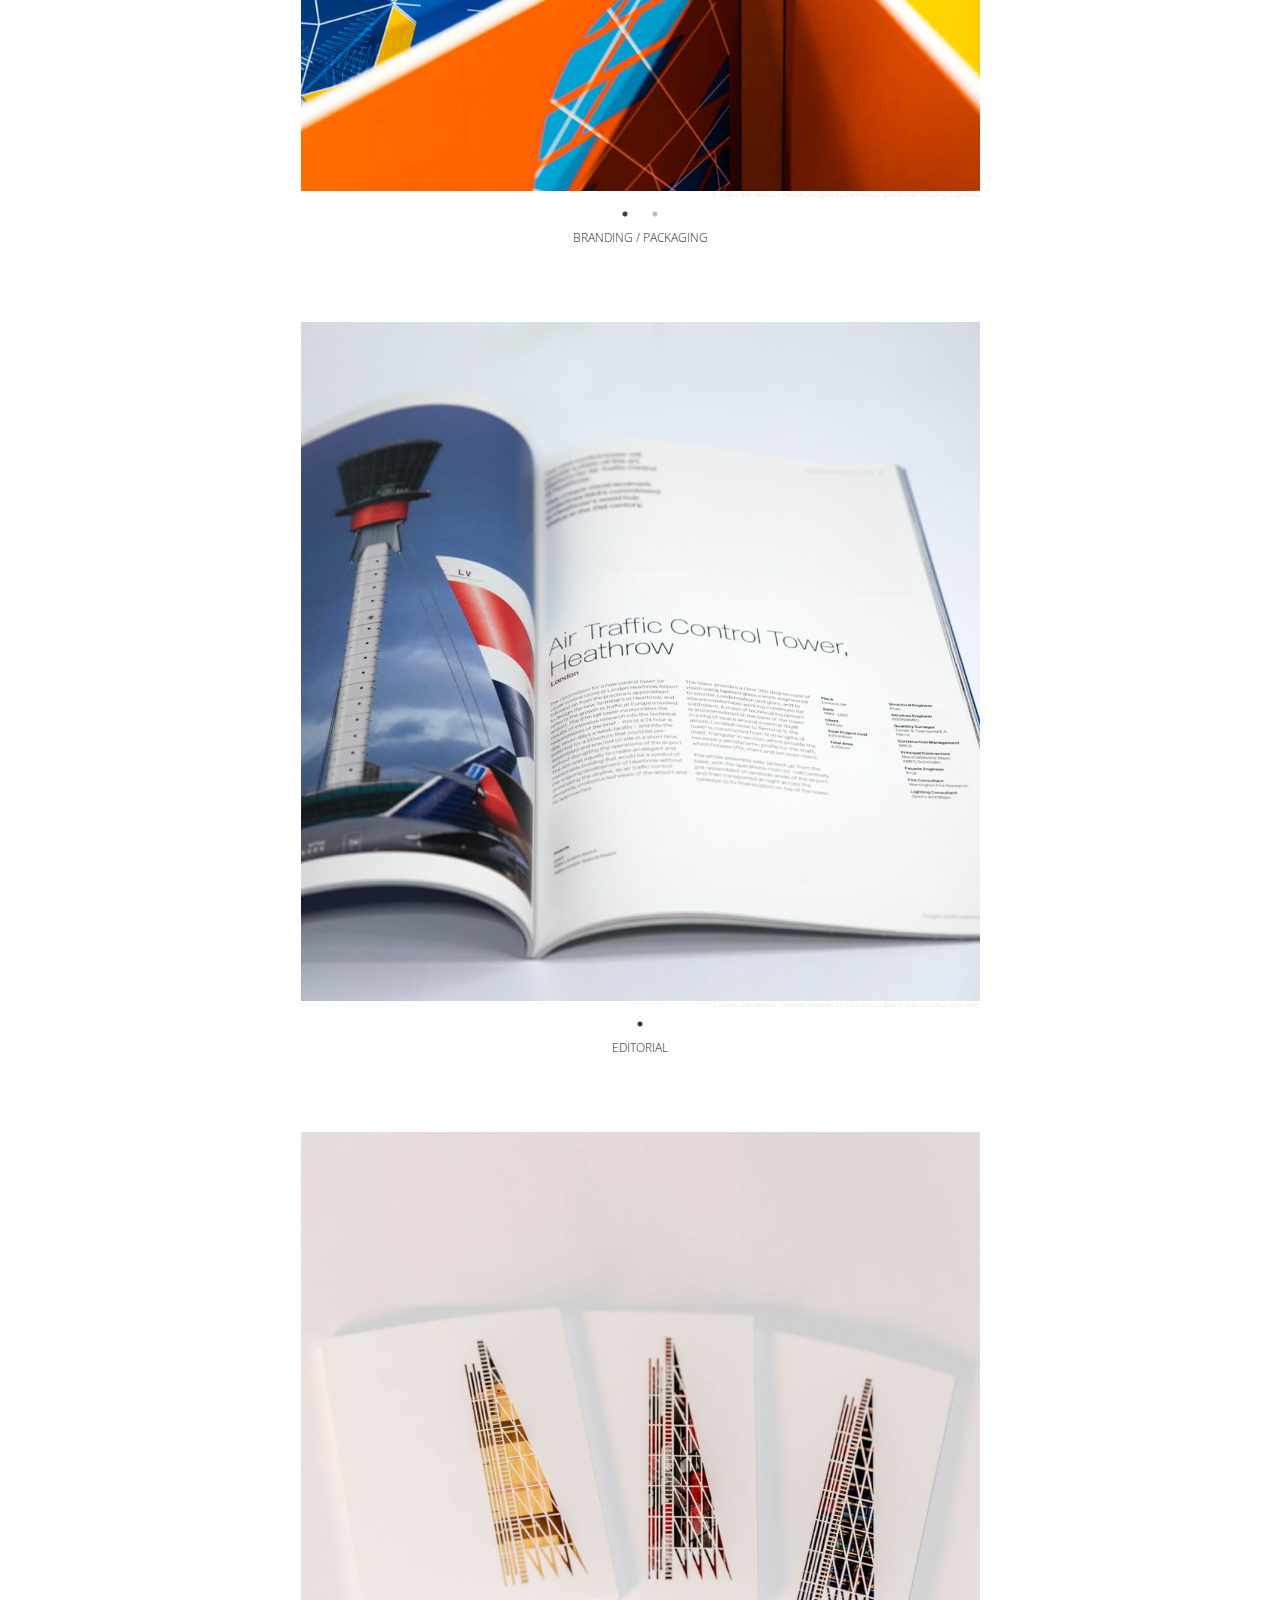
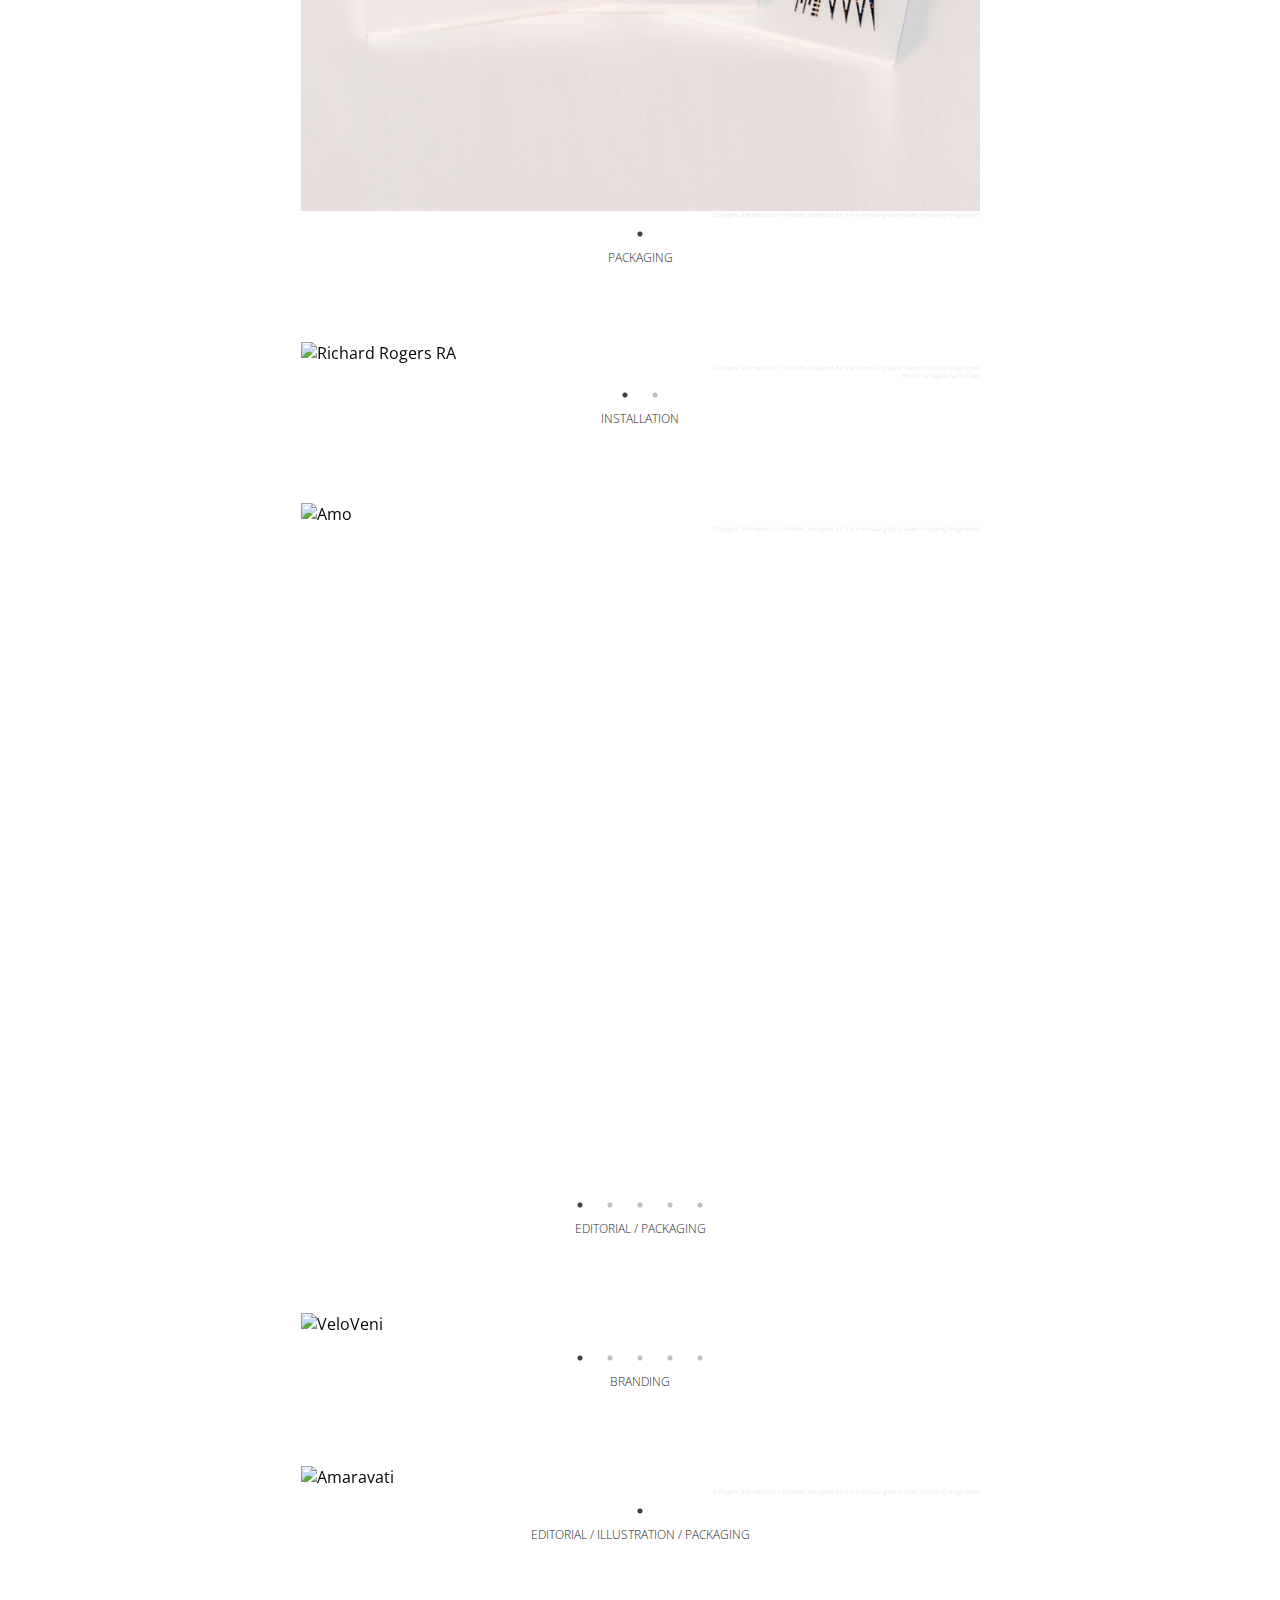
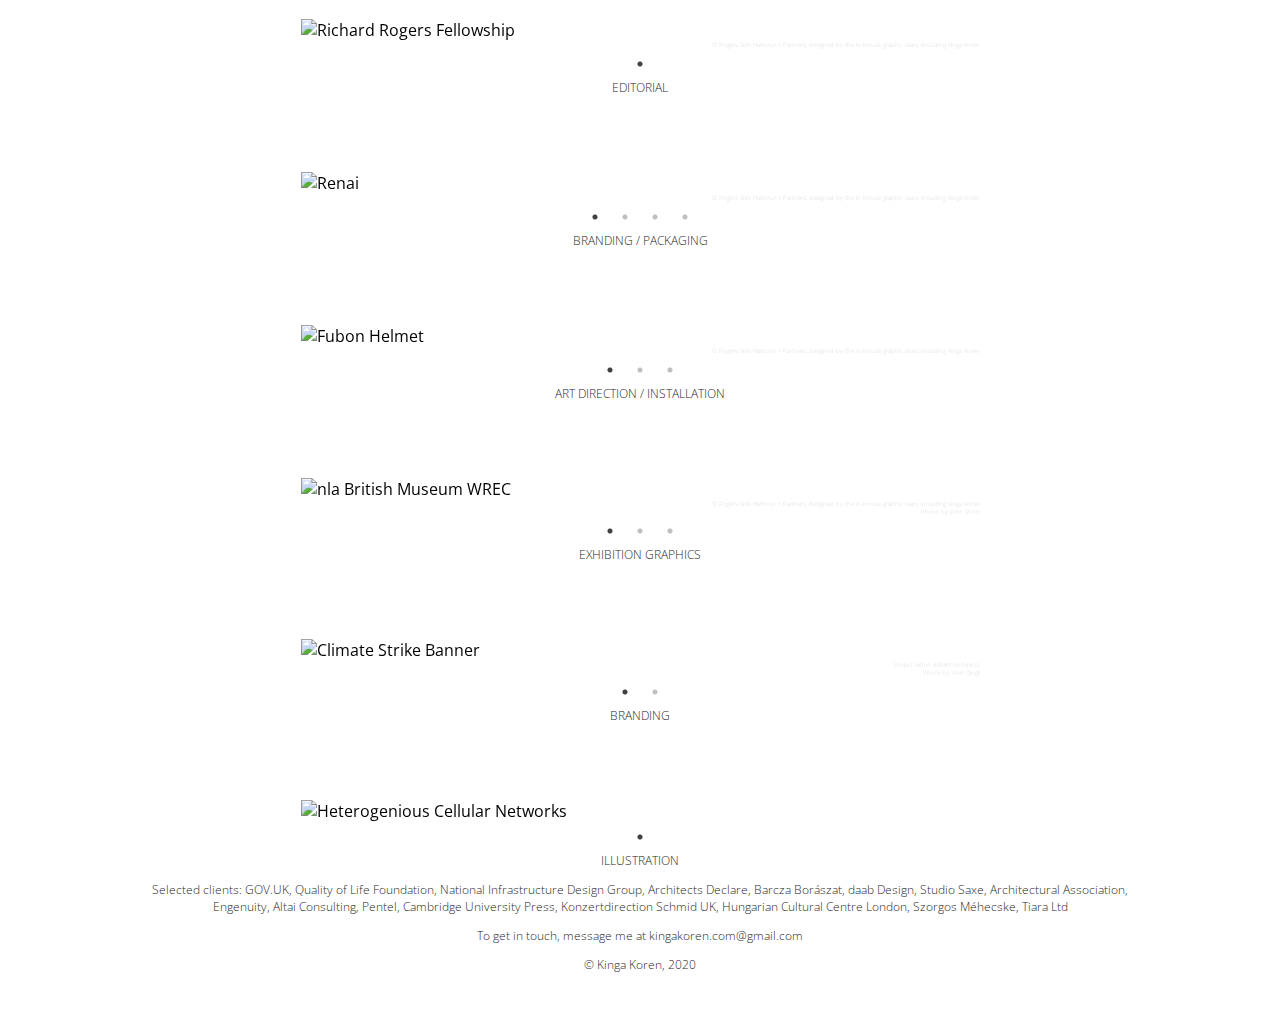
==== commit 5bbdb141: "Text update" ====
--- a/index.html
+++ b/index.html
@@ -17,7 +17,7 @@
   </div>
 <h1>KINGA KOREN</h1>
 <h2>
-  <p>I am a highly focused visual designer and qualified proofreader; adept at taking core messaging and creating concepts by using design elements to communicate ideas that inspire and inform.</p>
+  <p>I am a highly focused strategist and designer, and qualified proofreader; adept at taking core messaging and creating concepts by using design elements to communicate ideas that inspire and inform.</p>
   <p>I have extensive knowledge of communication design, including concept design, editorial, data visualisation, 3D installation, visual identity, accessible printing and design research.</p>
   <p>I am a critical thinker and enjoy creative problem-solving; working on complex design projects that are adopted across a variety of media.</p>
 </h2>
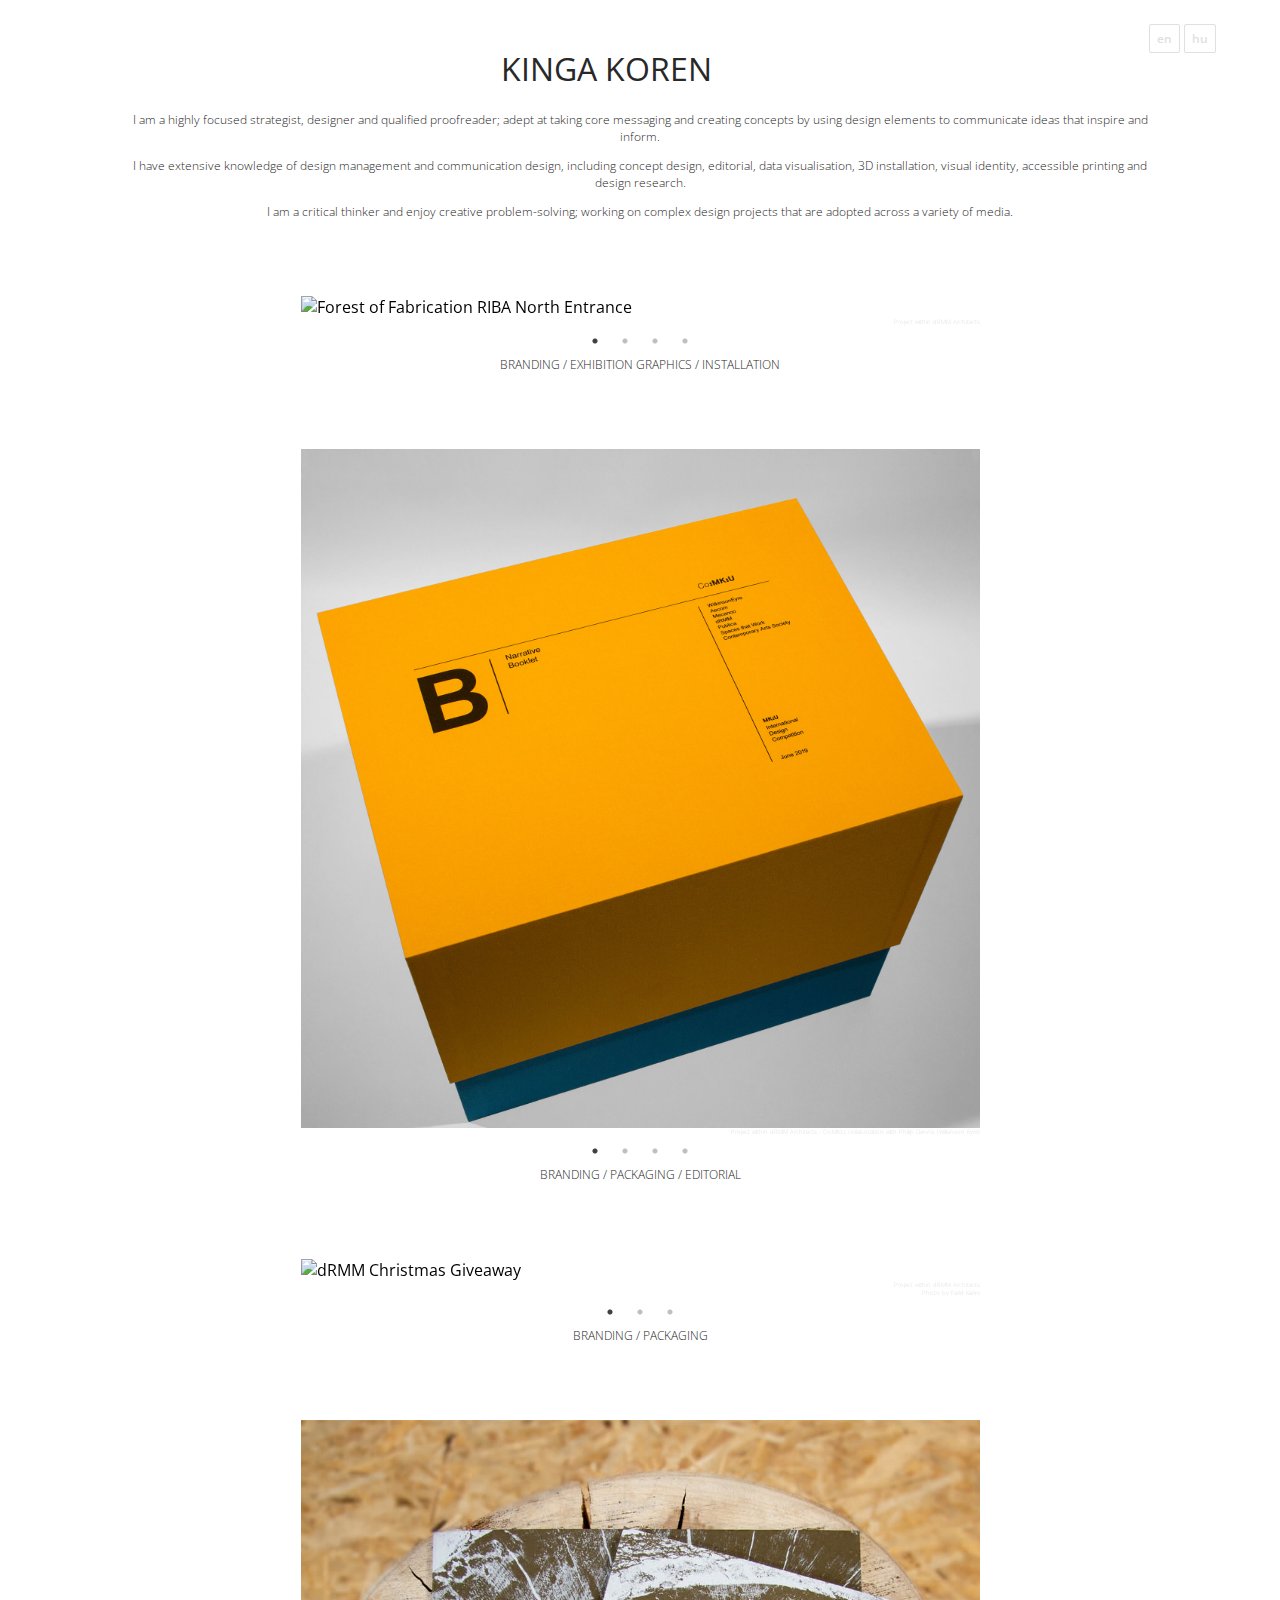
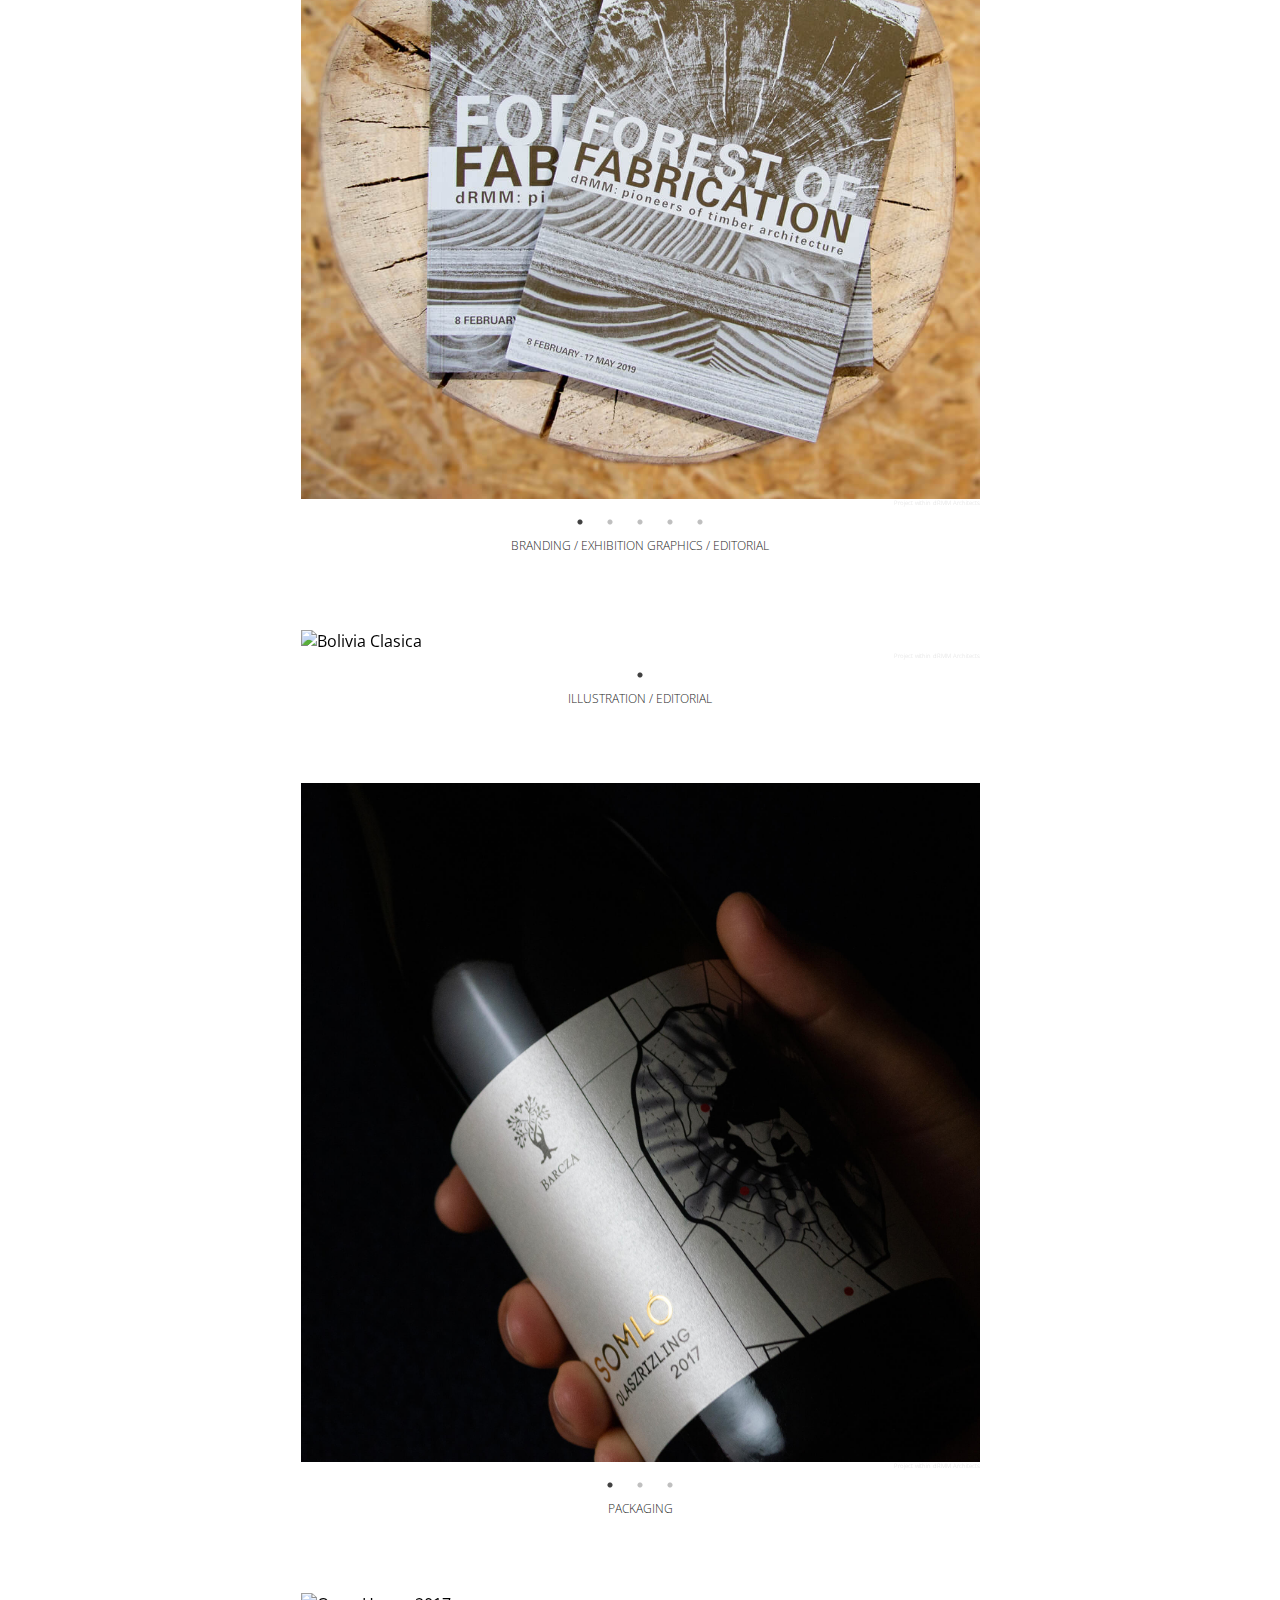
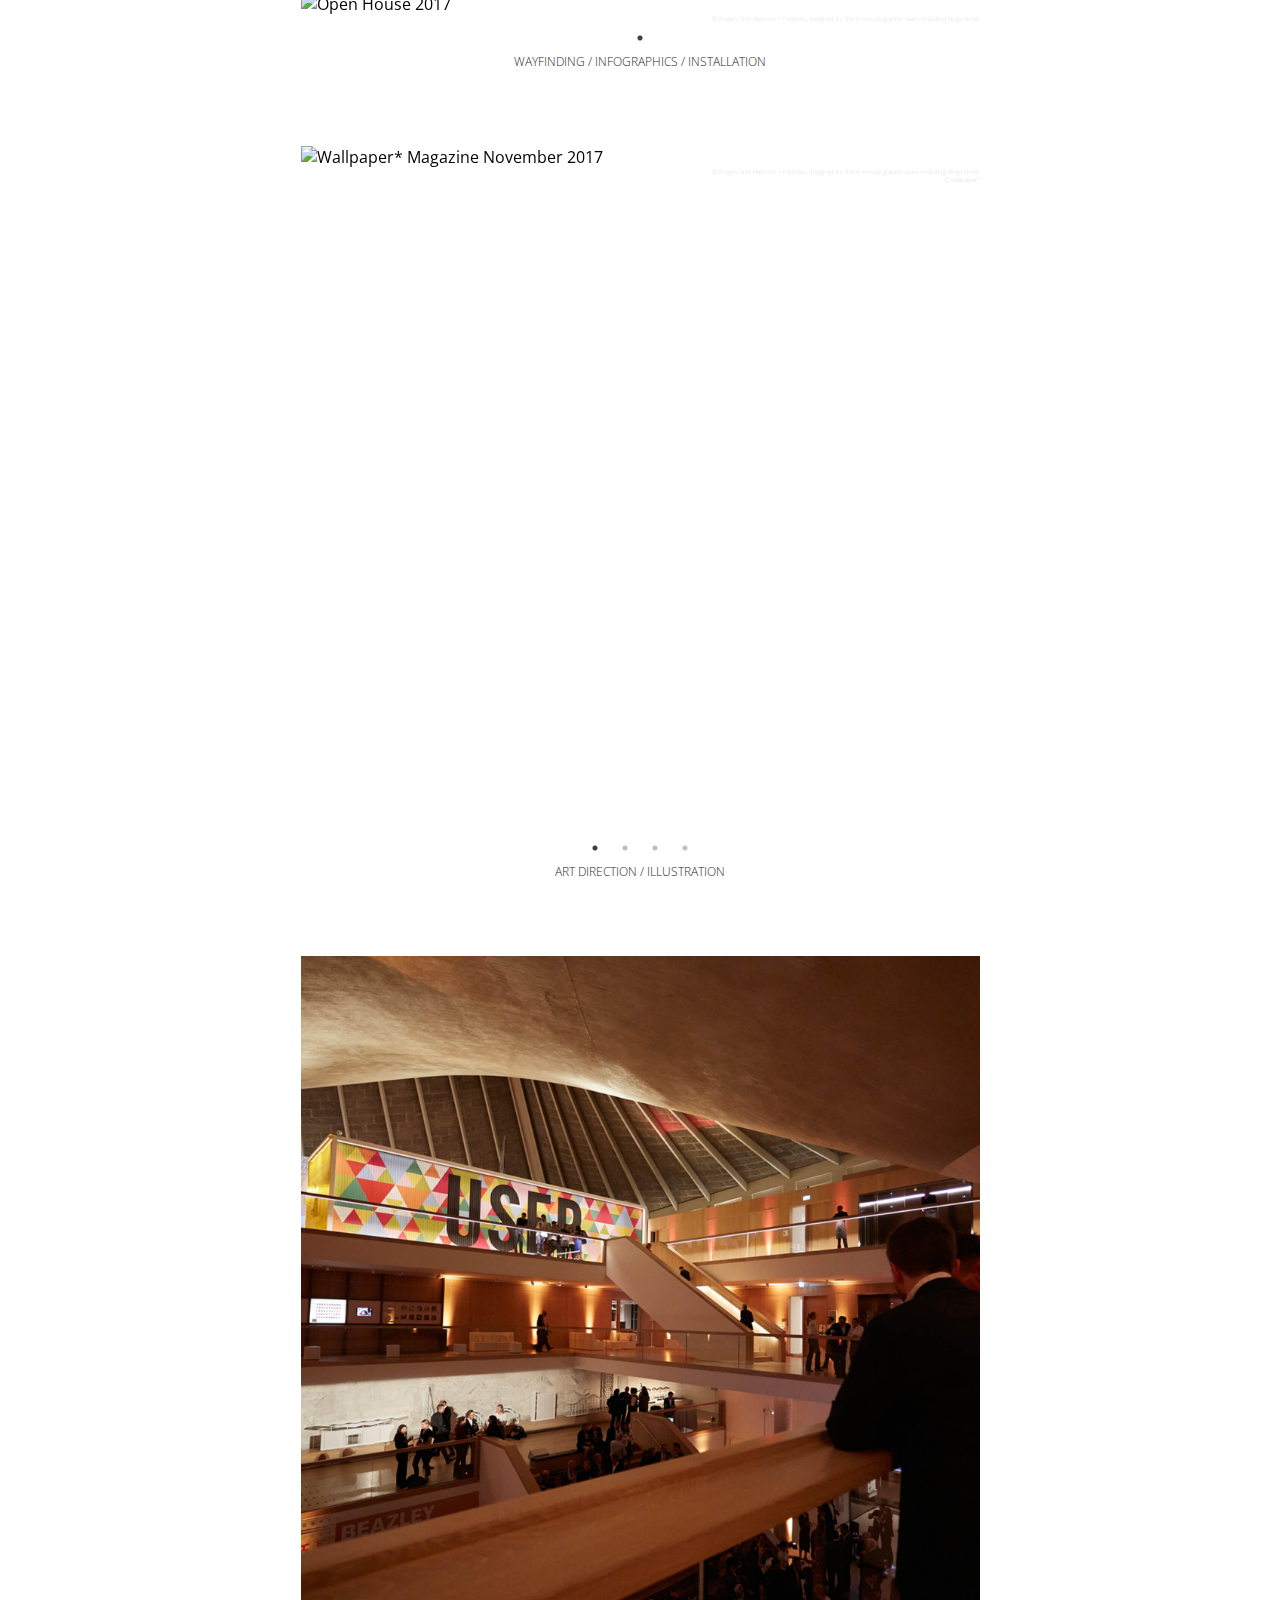
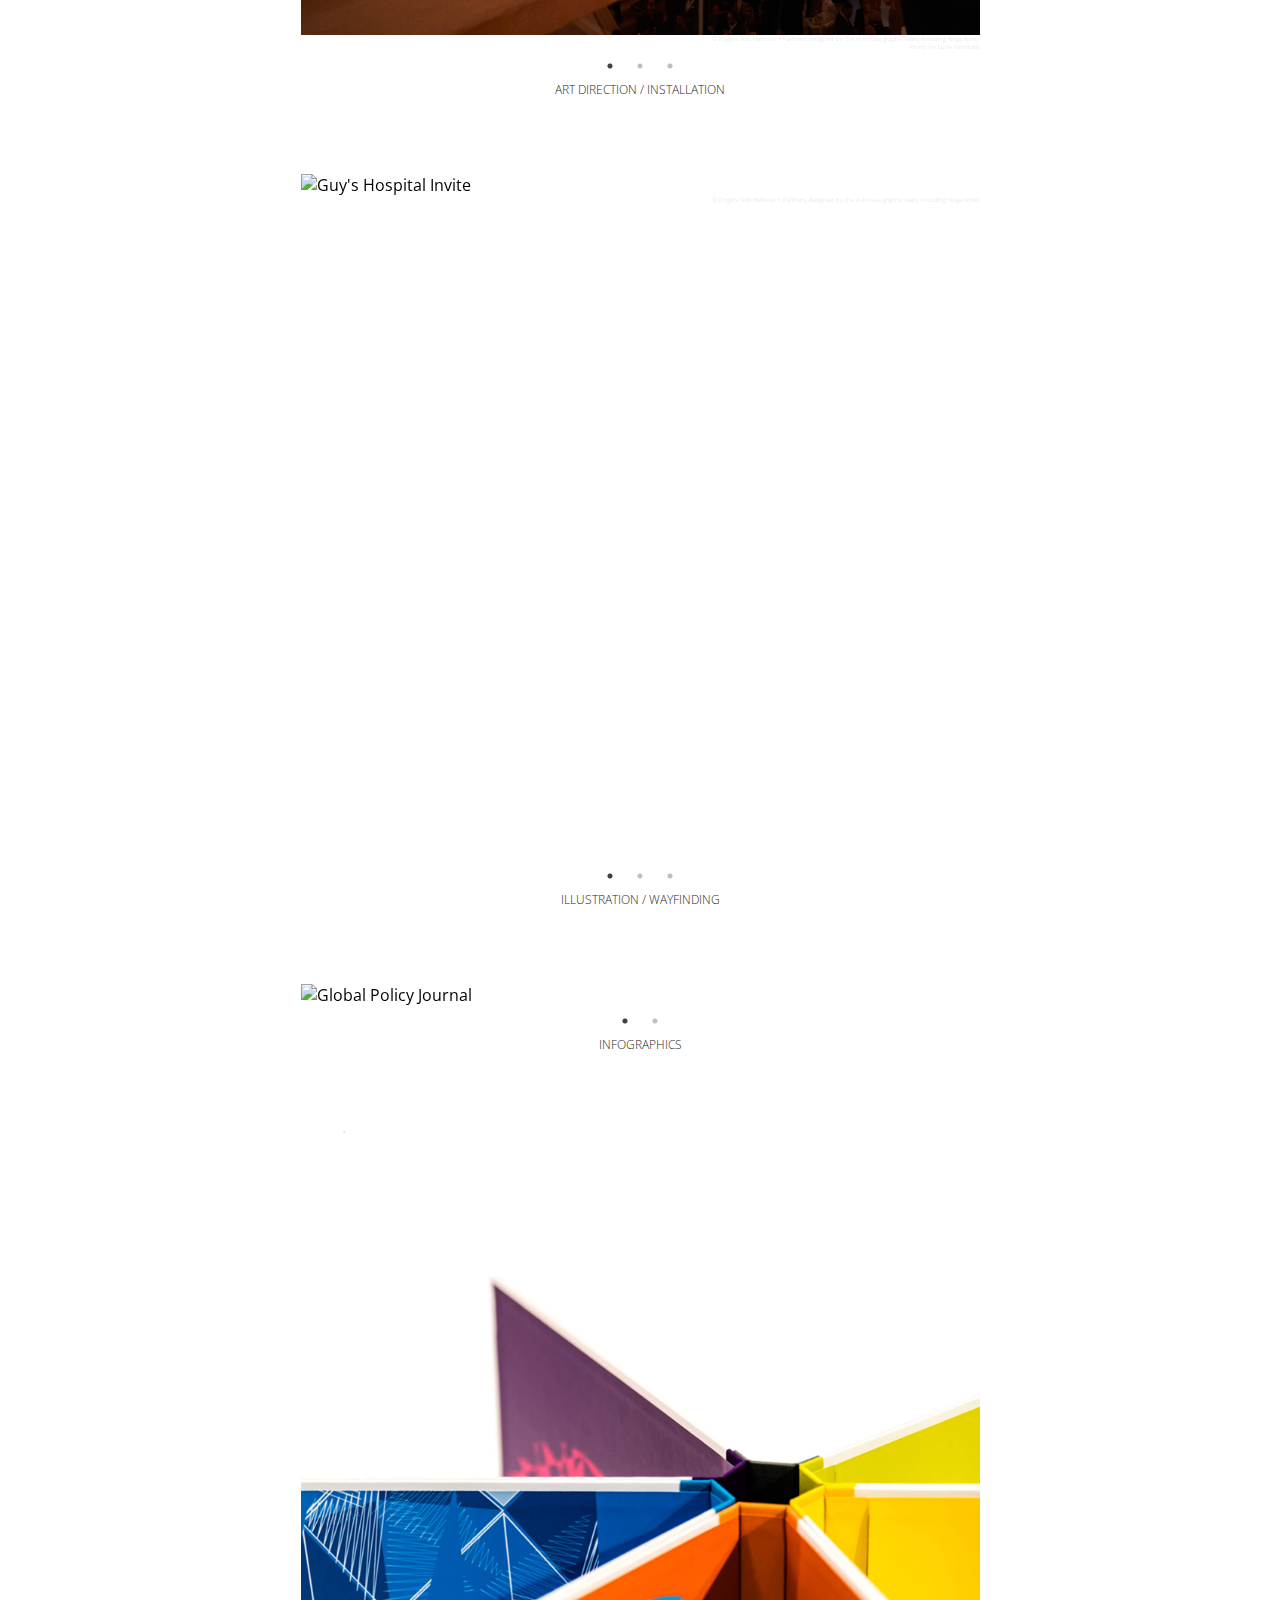
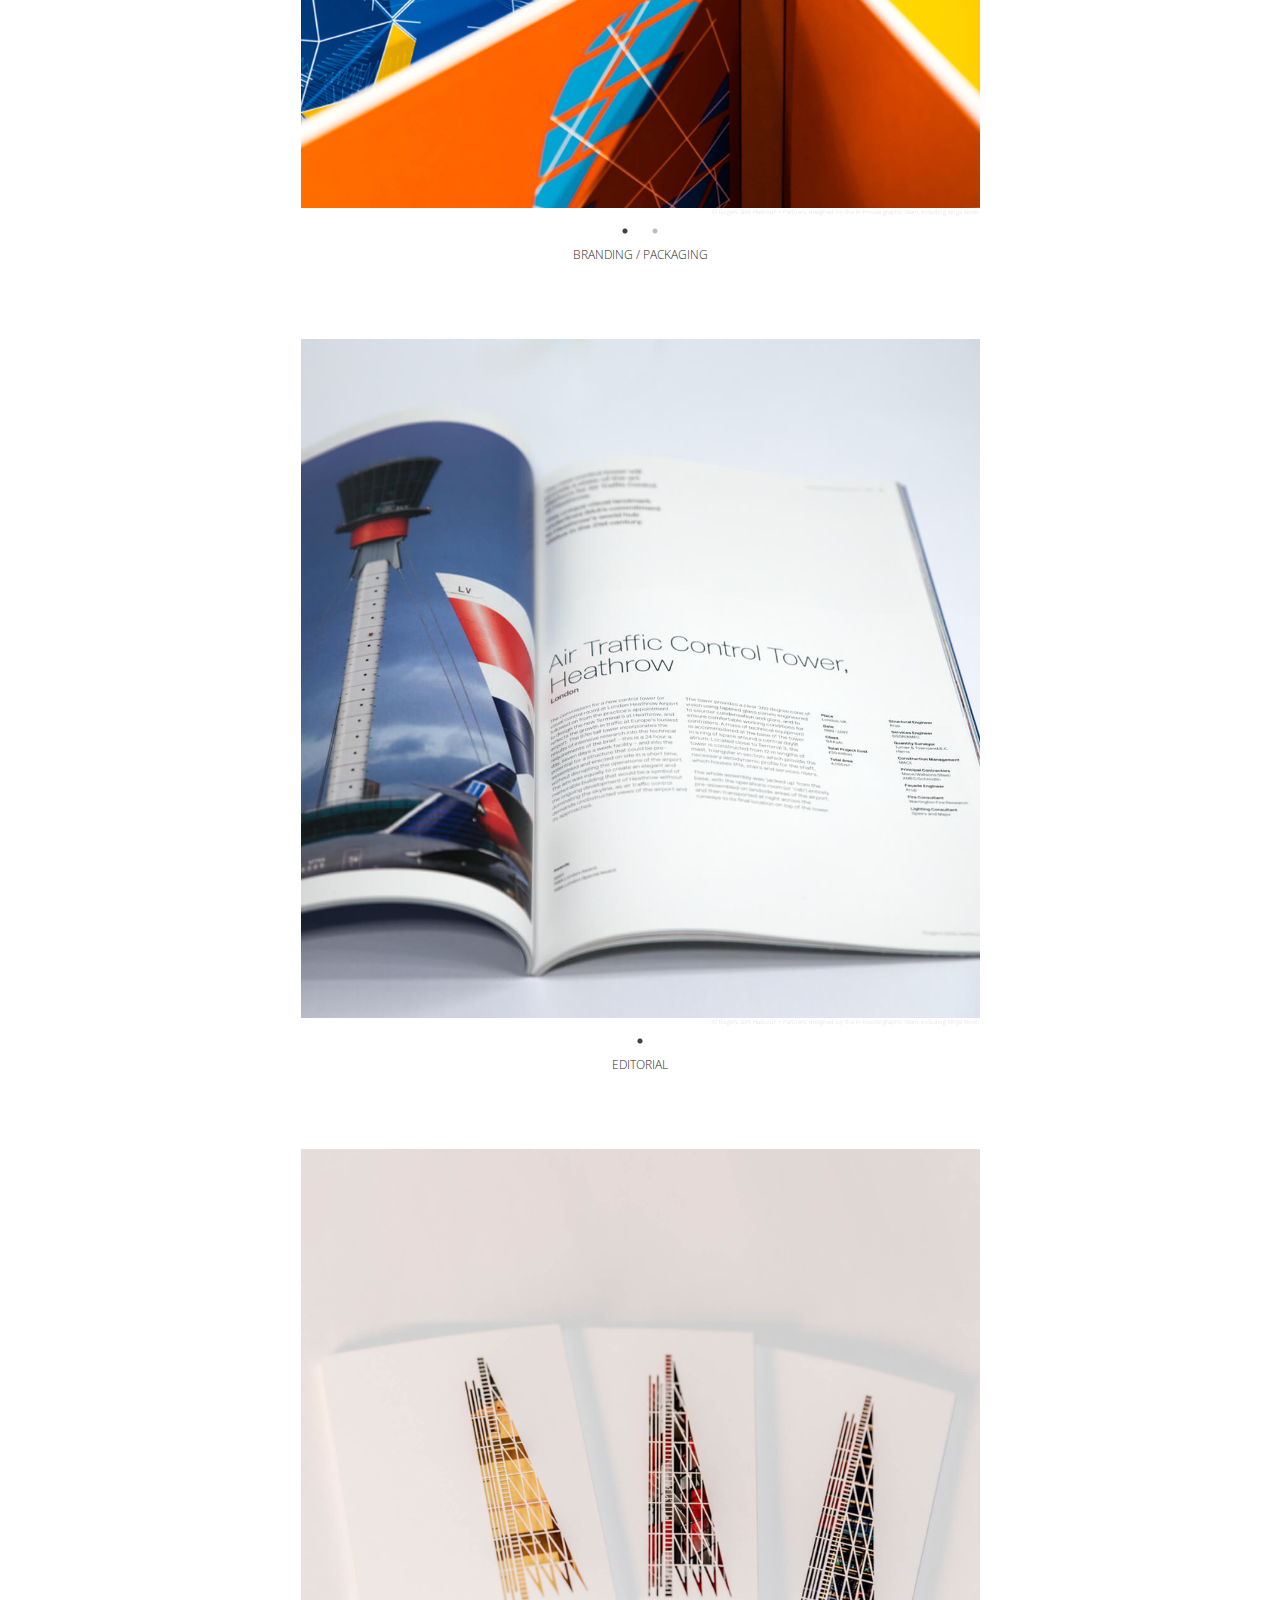
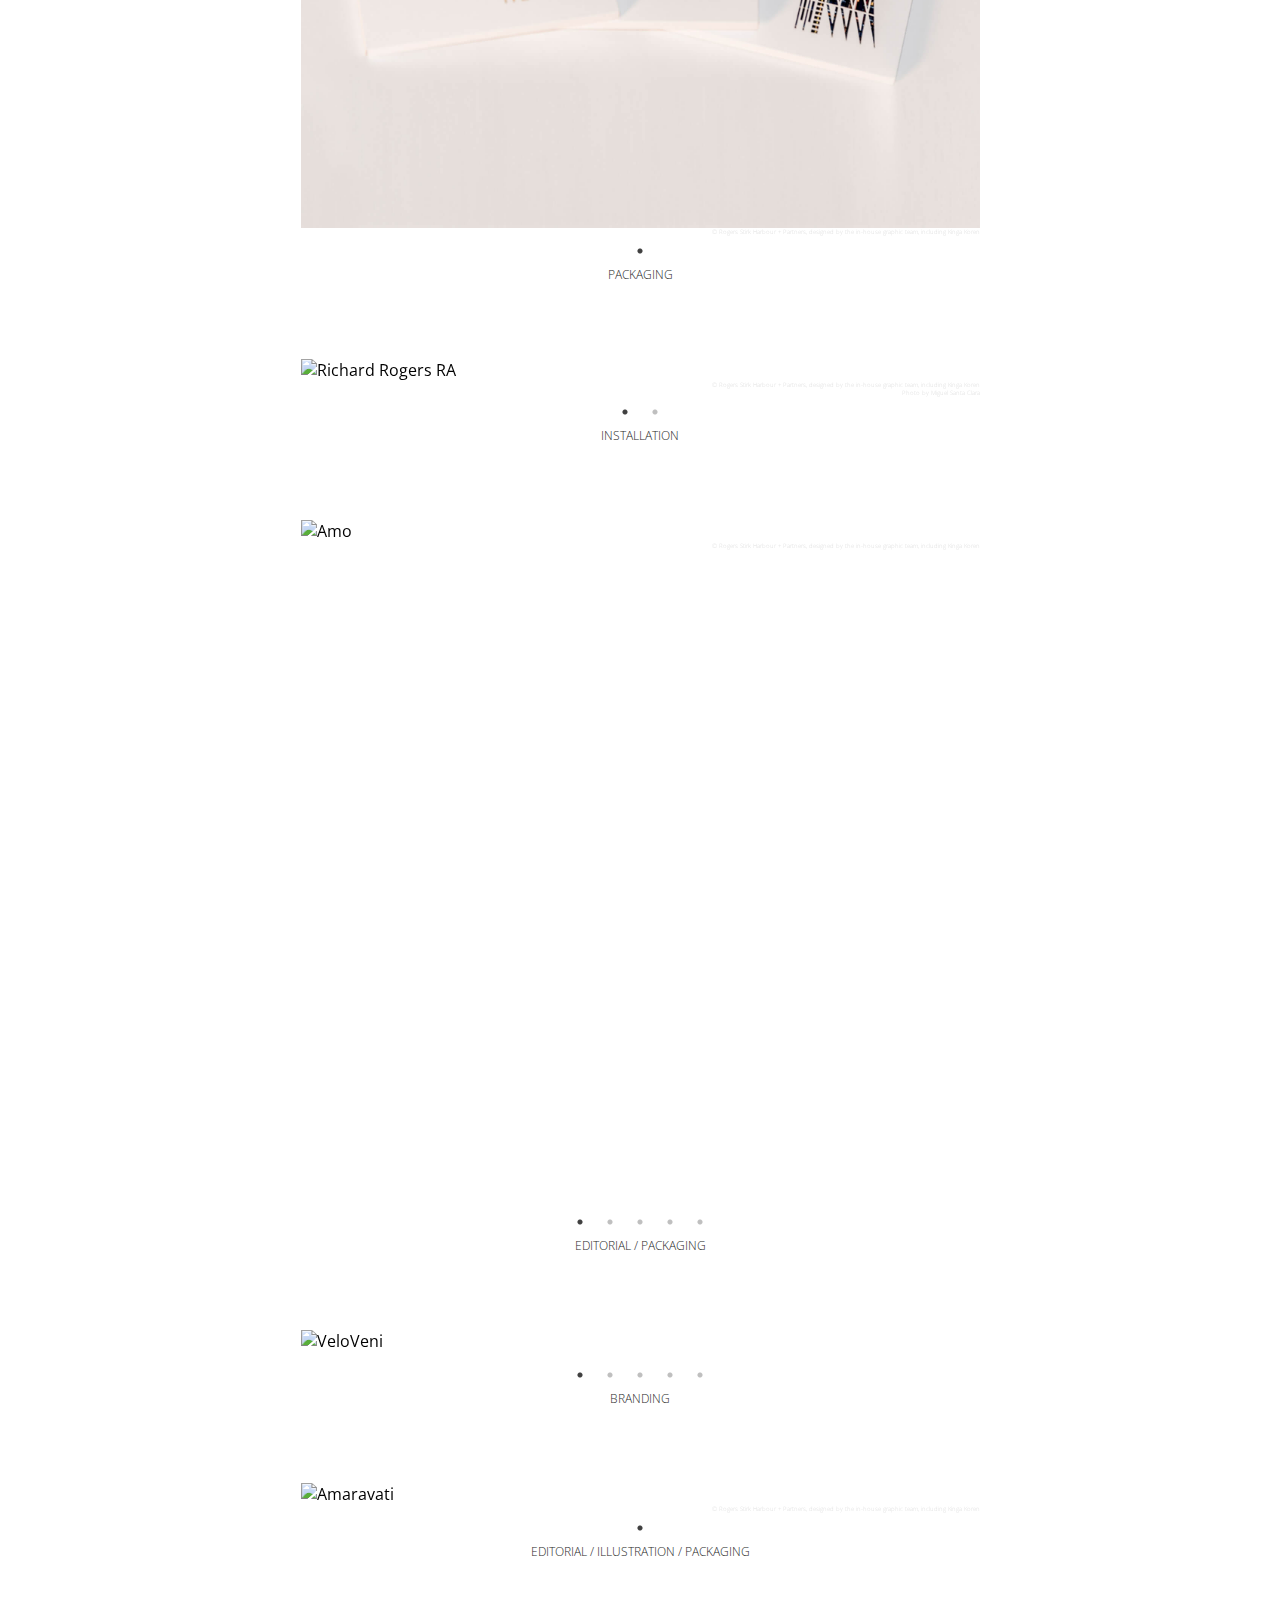
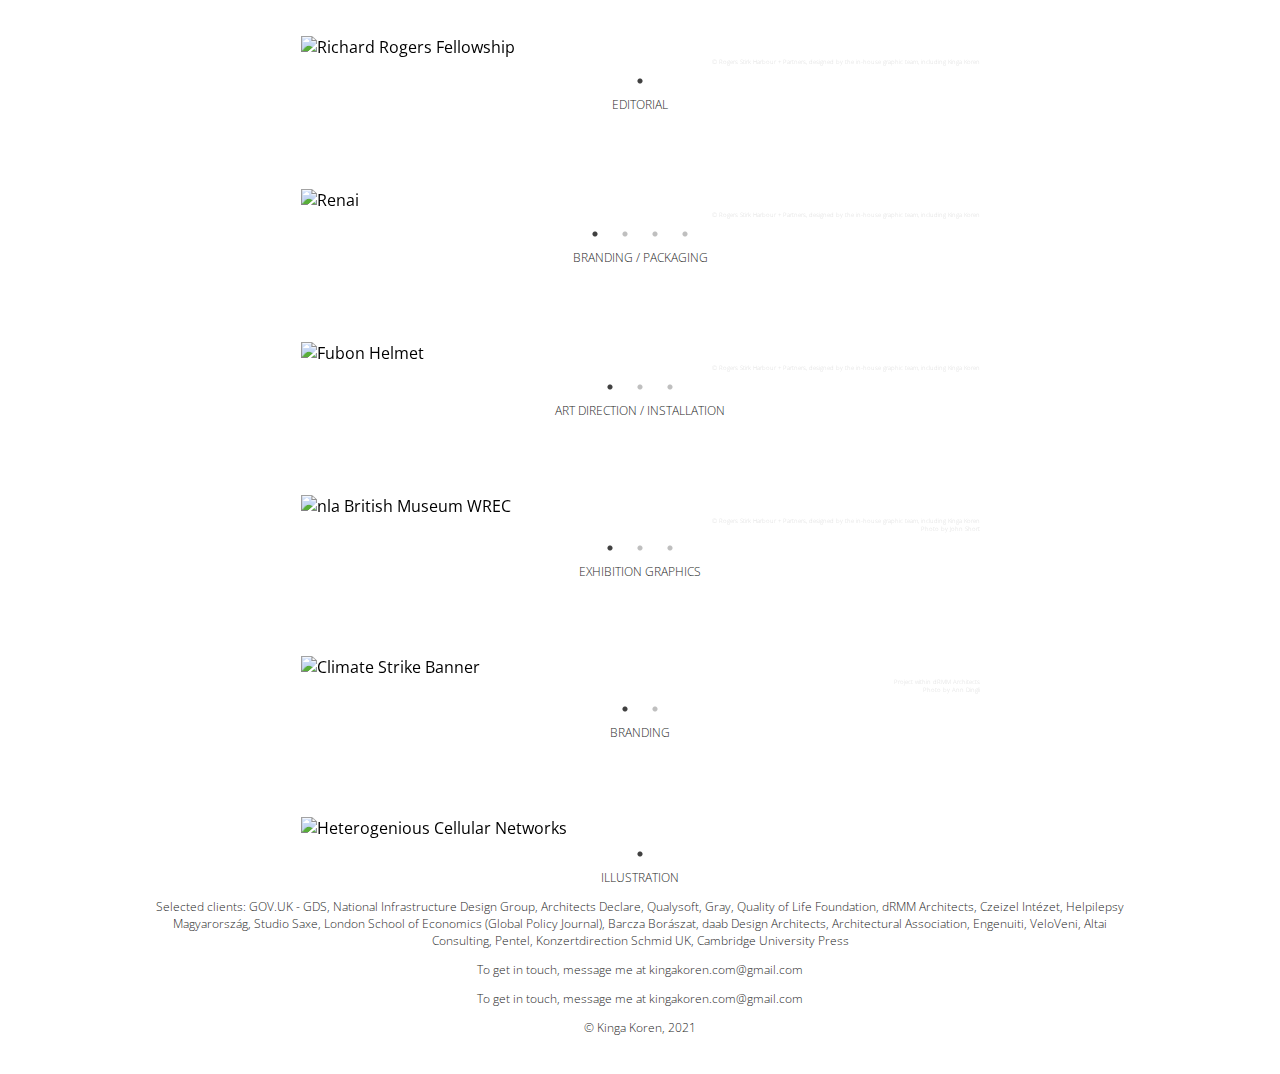
==== commit 244ed2d0: "Updated clients" ====
--- a/index.html
+++ b/index.html
@@ -17,8 +17,8 @@
   </div>
 <h1>KINGA KOREN</h1>
 <h2>
-  <p>I am a highly focused strategist and designer, and qualified proofreader; adept at taking core messaging and creating concepts by using design elements to communicate ideas that inspire and inform.</p>
-  <p>I have extensive knowledge of communication design, including concept design, editorial, data visualisation, 3D installation, visual identity, accessible printing and design research.</p>
+  <p>I am a highly focused strategist, designer and qualified proofreader; adept at taking core messaging and creating concepts by using design elements to communicate ideas that inspire and inform.</p>
+  <p>I have extensive knowledge of design management and communication design, including concept design, editorial, data visualisation, 3D installation, visual identity, accessible printing and design research.</p>
   <p>I am a critical thinker and enjoy creative problem-solving; working on complex design projects that are adopted across a variety of media.</p>
 </h2>
 
@@ -389,11 +389,11 @@
   <h2>ILLUSTRATION</h2>
 
   <h3>
-    <p>Selected clients: GOV.UK, Quality of Life Foundation, National Infrastructure Design Group, Architects Declare, Barcza Borászat, daab Design, Studio Saxe, Architectural Association, Engenuity, Altai Consulting, Pentel, Cambridge University Press, Konzertdirection Schmid UK, Hungarian Cultural Centre London, Szorgos Méhecske, Tiara Ltd</p>
+    <p>Selected clients: GOV.UK - GDS, National Infrastructure Design Group, Architects Declare, Qualysoft, Gray, Quality of Life Foundation, dRMM Architects, Czeizel Intézet, Helpilepsy Magyarország, Studio Saxe, London School of Economics (Global Policy Journal), Barcza Borászat, daab Design Architects, Architectural Association, Engenuiti, VeloVeni, Altai Consulting, Pentel, Konzertdirection Schmid UK, Cambridge University Press<p>To get in touch, message me at kingakoren.com@gmail.com</p>
     <p>To get in touch, message me at kingakoren.com@gmail.com</p>
     <p></p>
     <p></p>
-        <p>&#169; Kinga Koren, 2020</p>
+        <p>&#169; Kinga Koren, 2021</p>
     <p></p>
   </h3>
 </section>
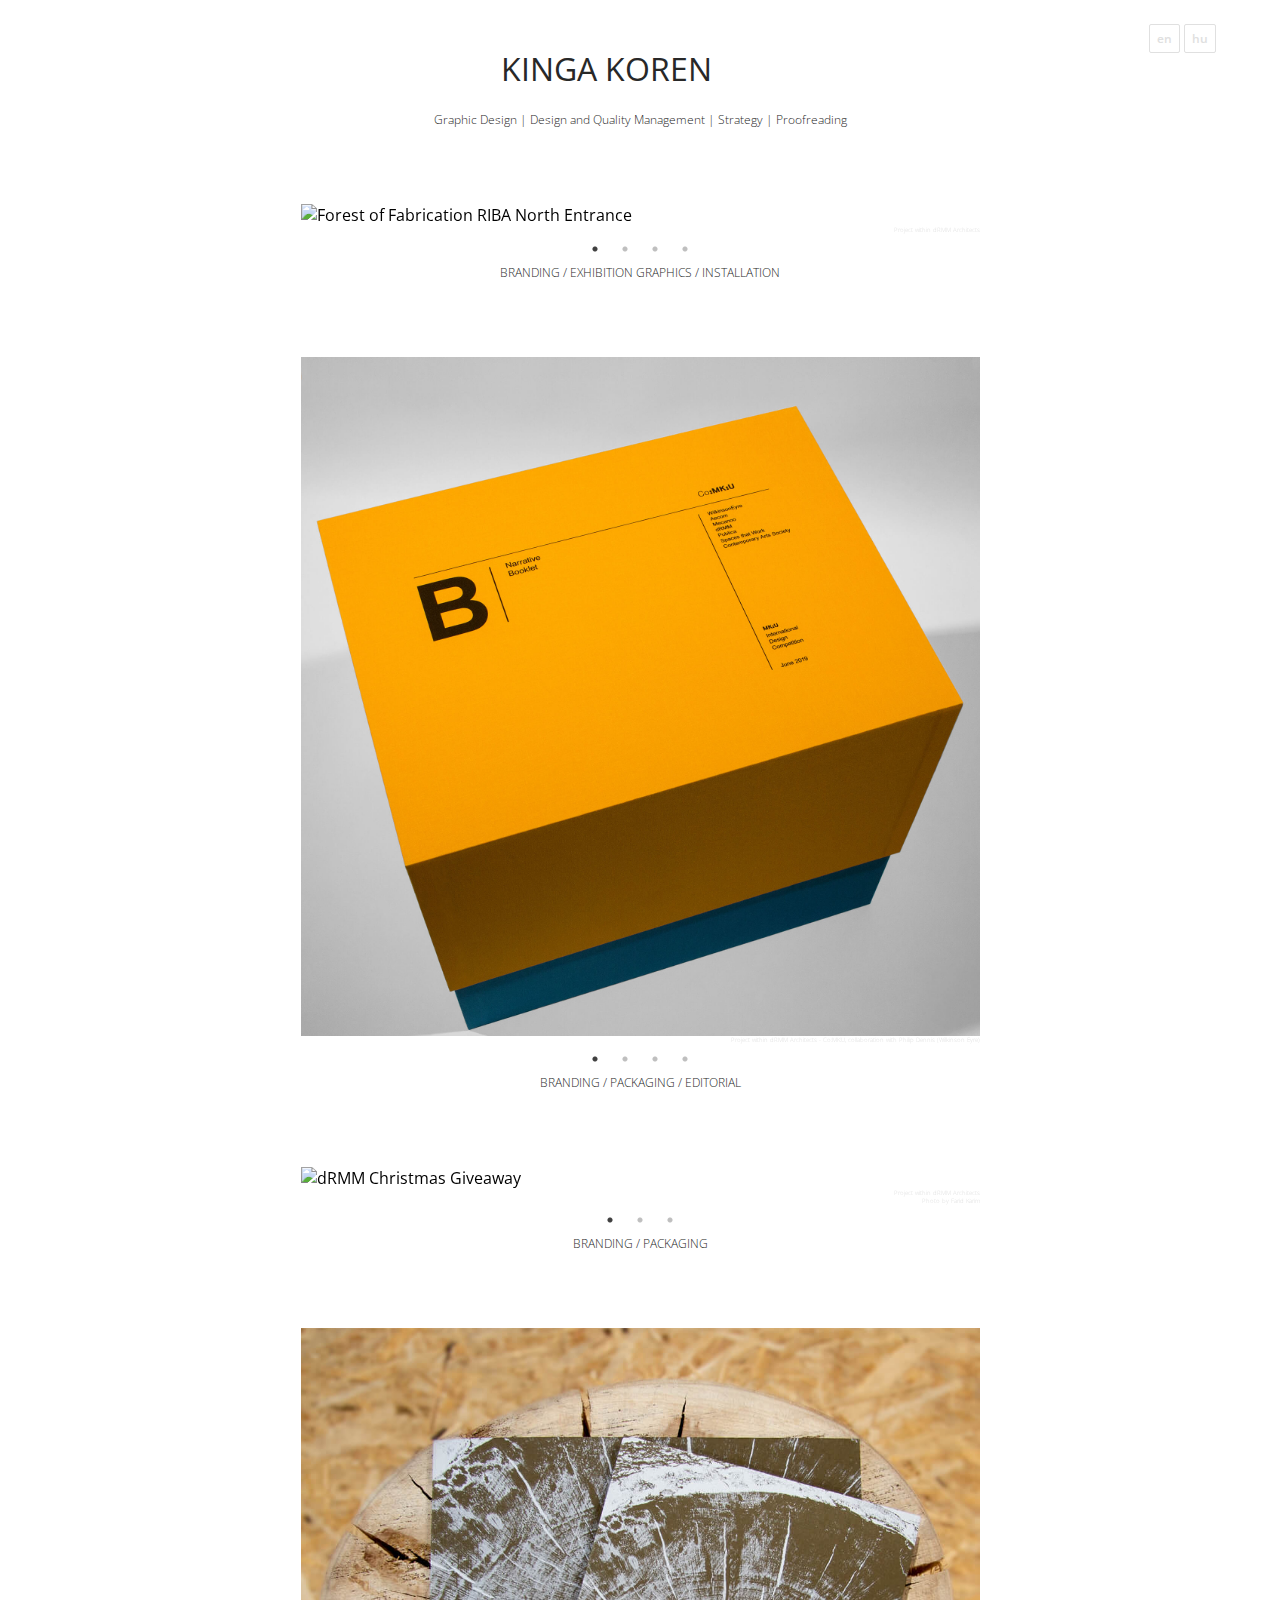
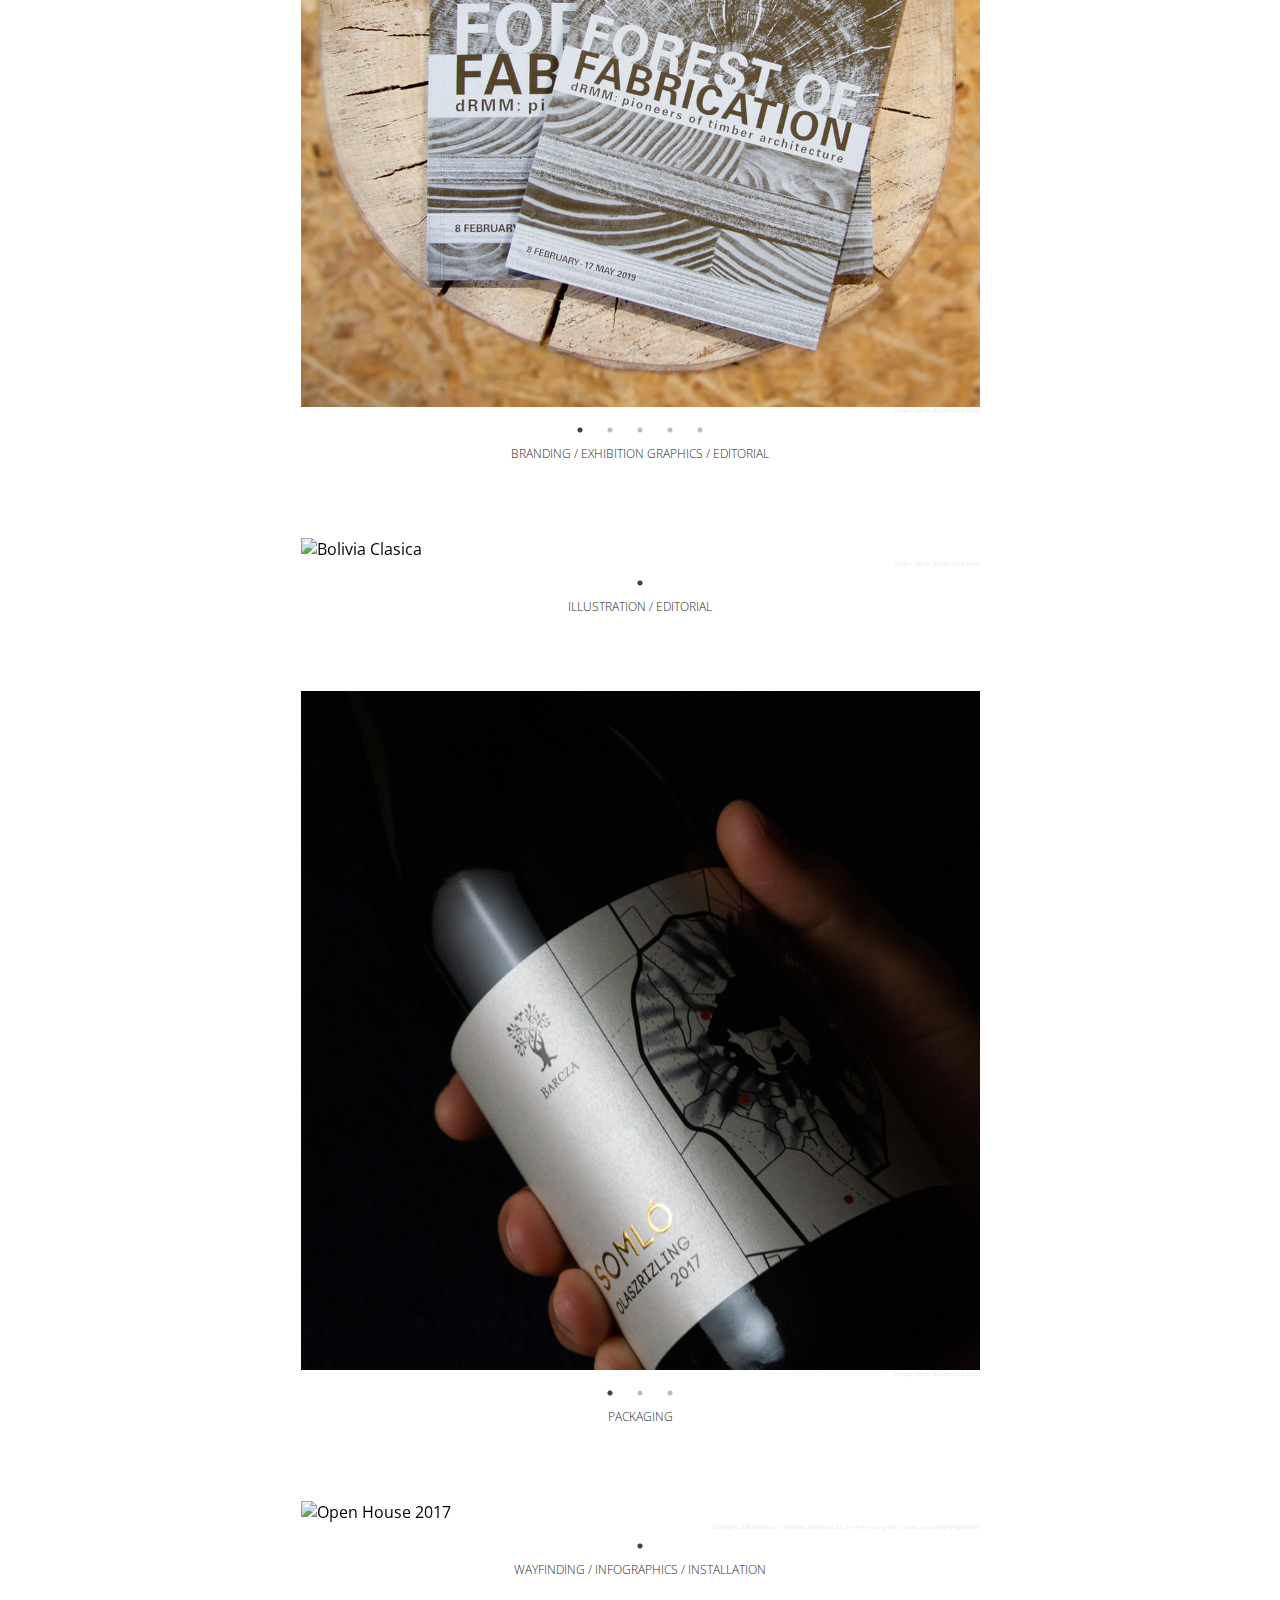
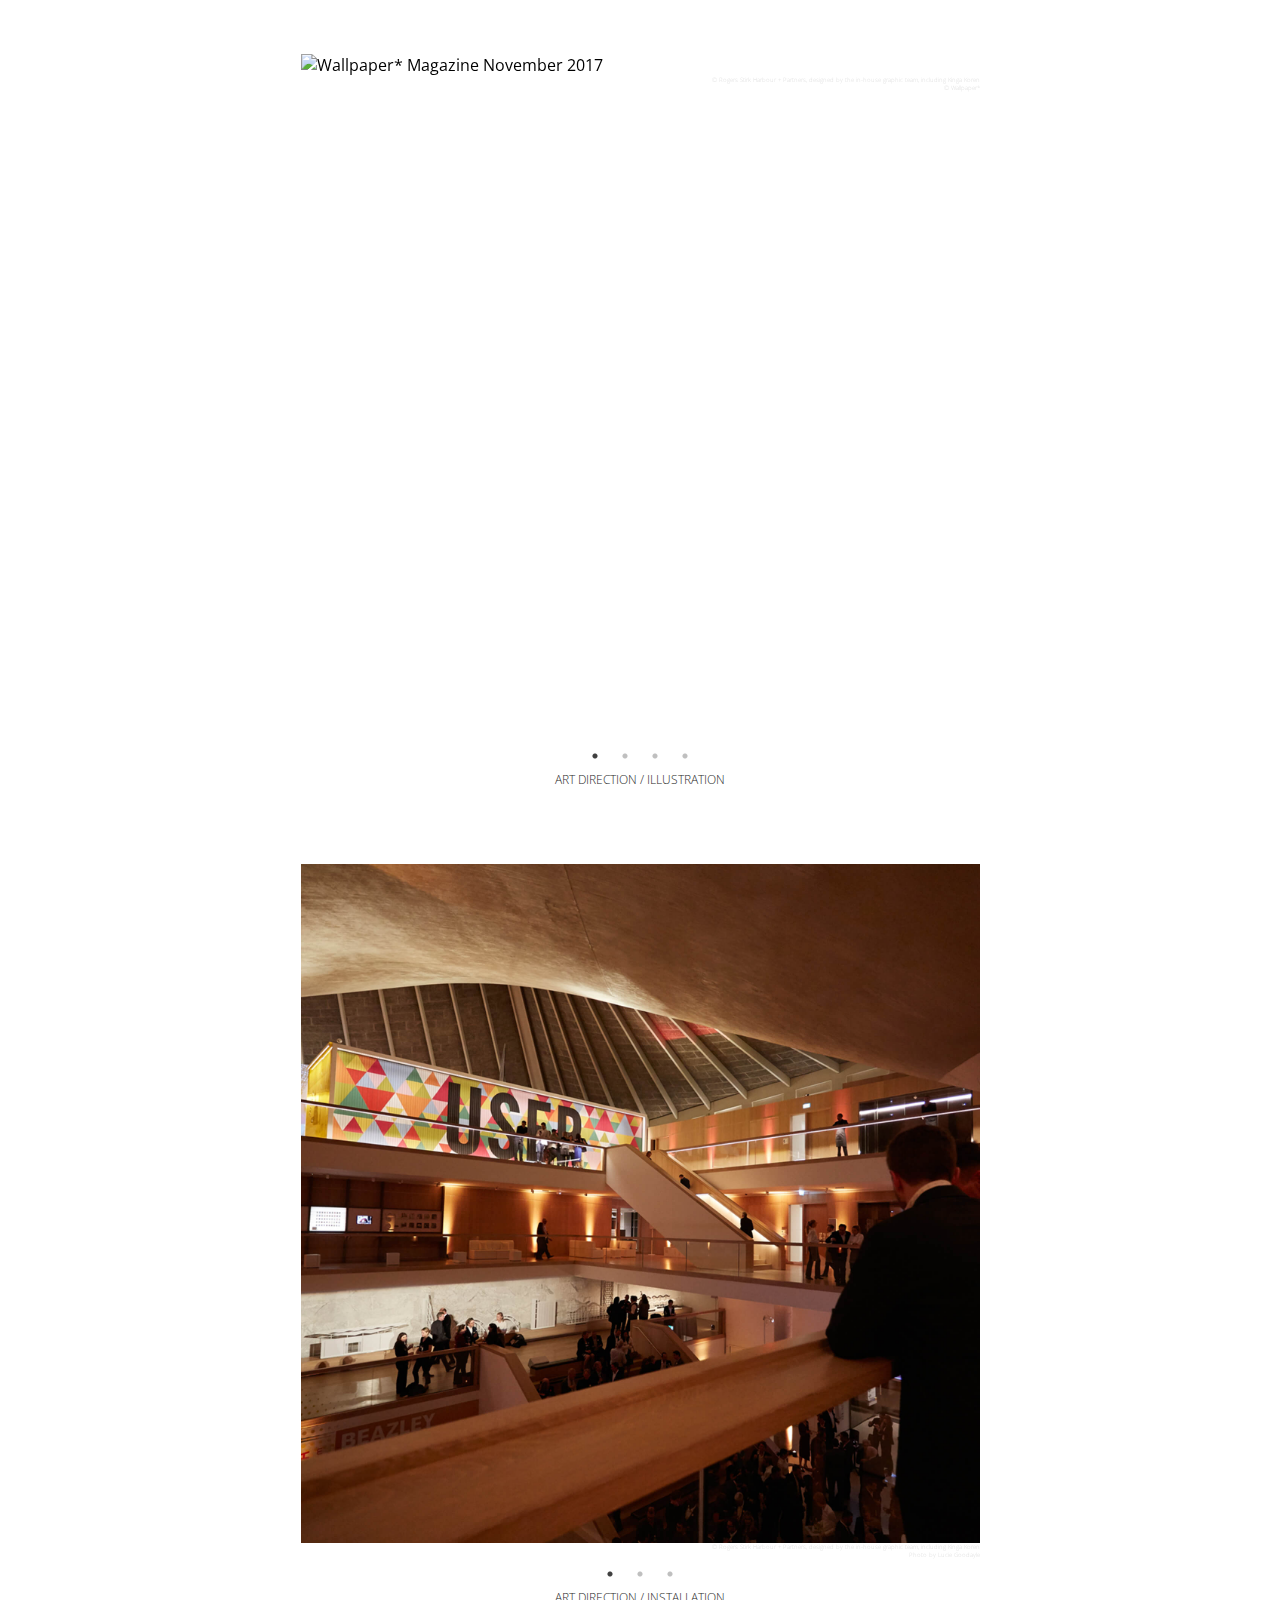
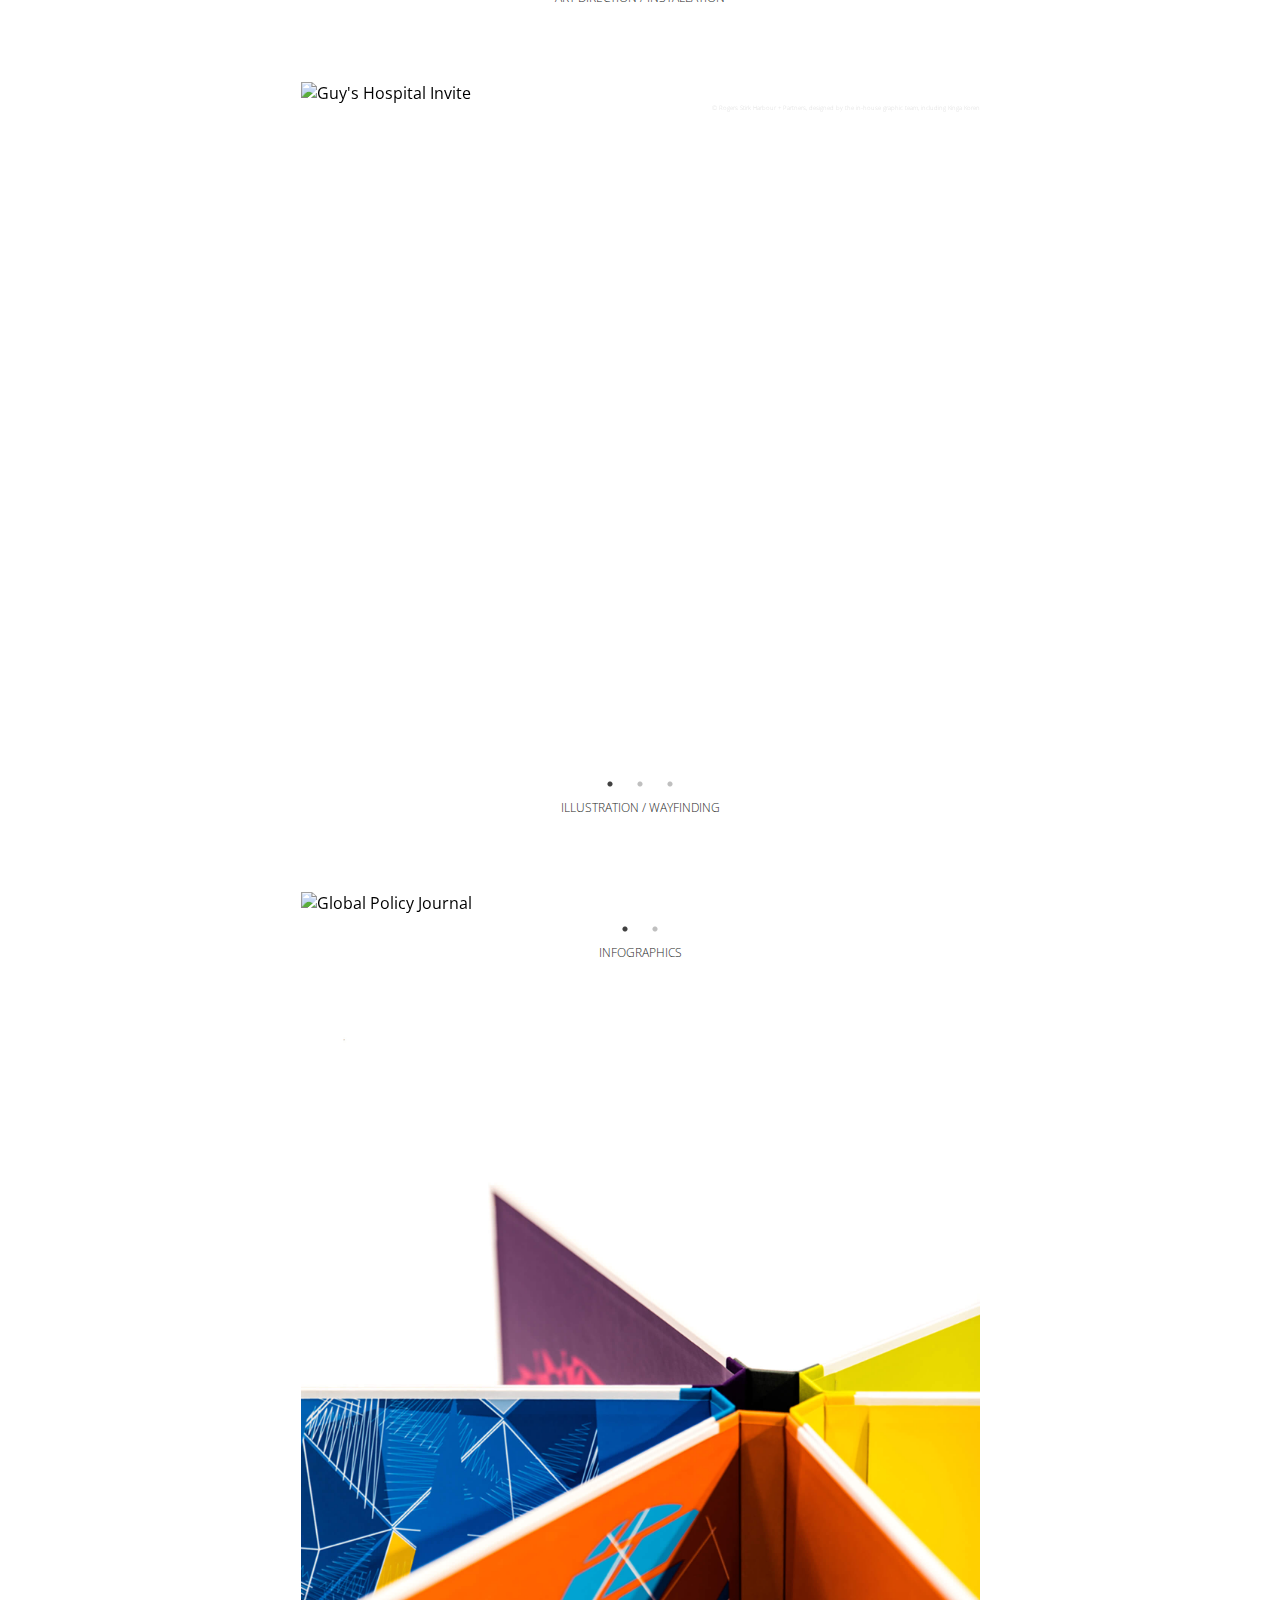
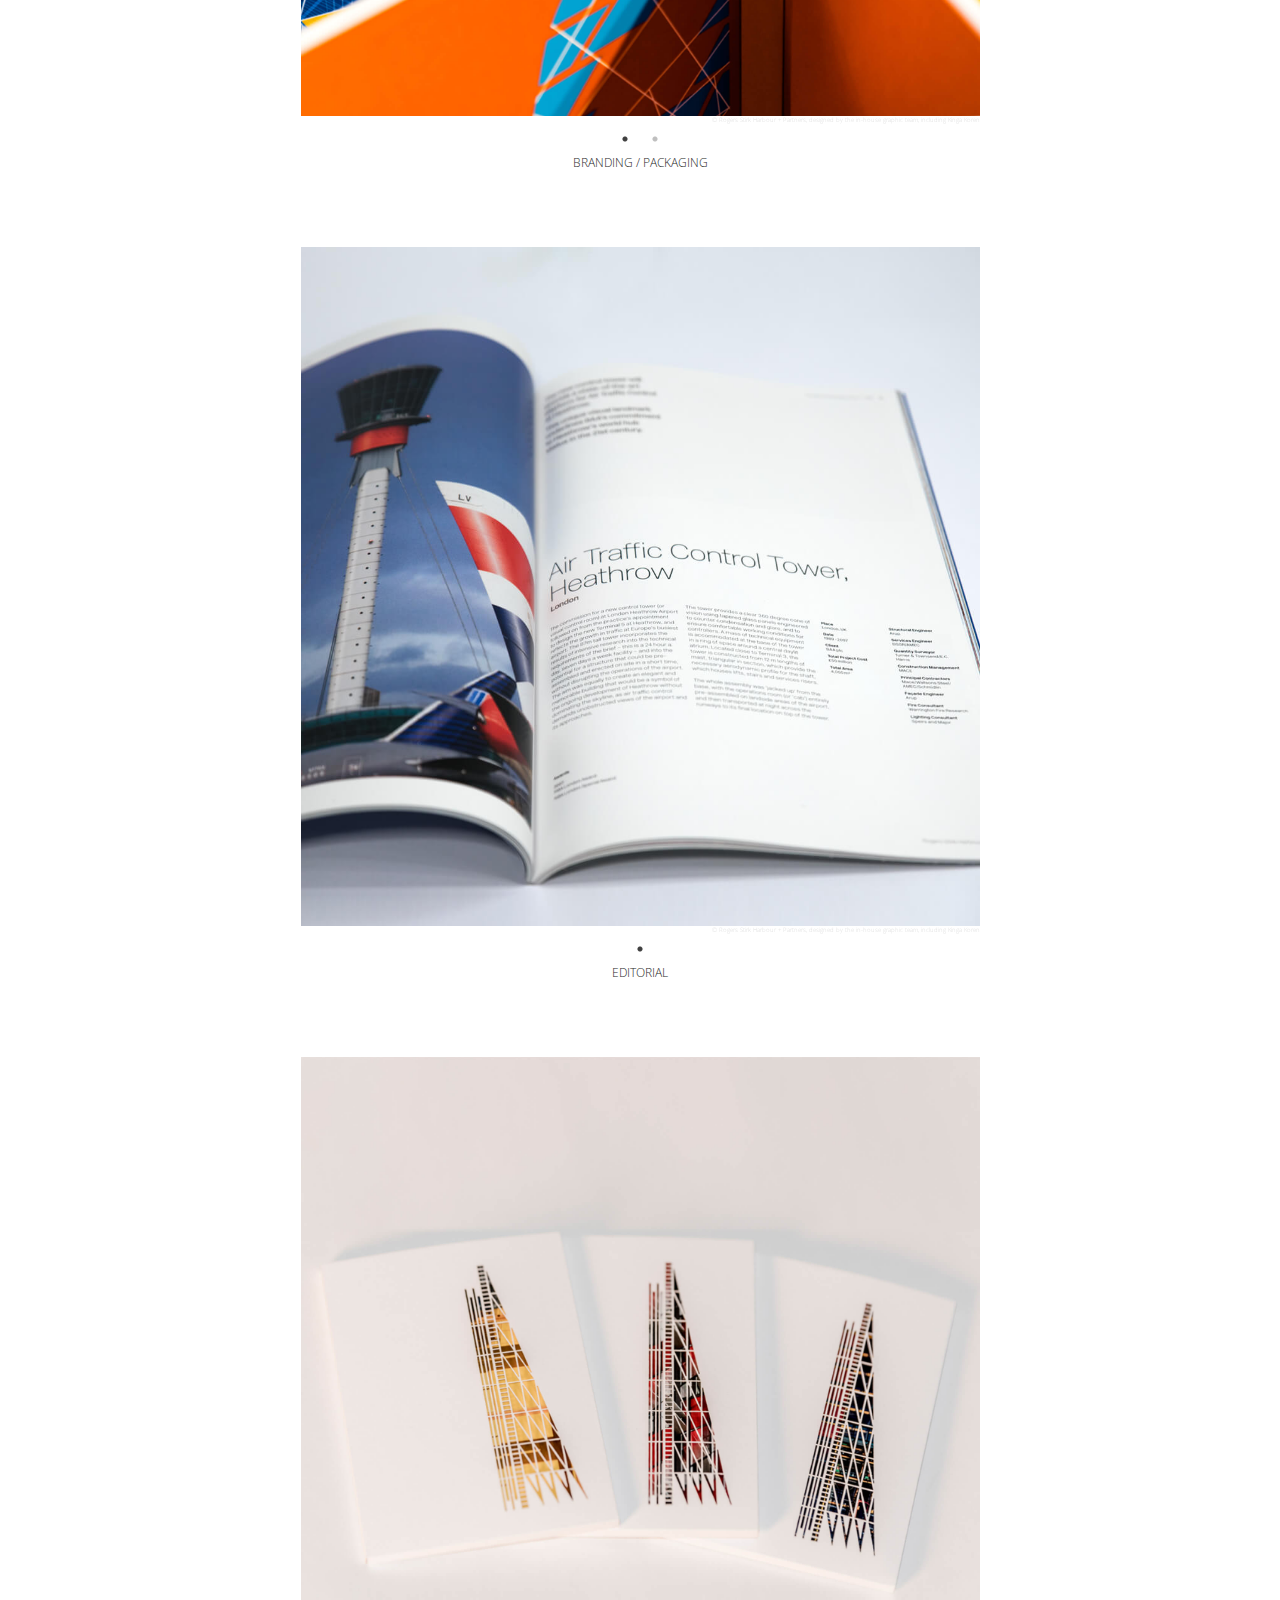
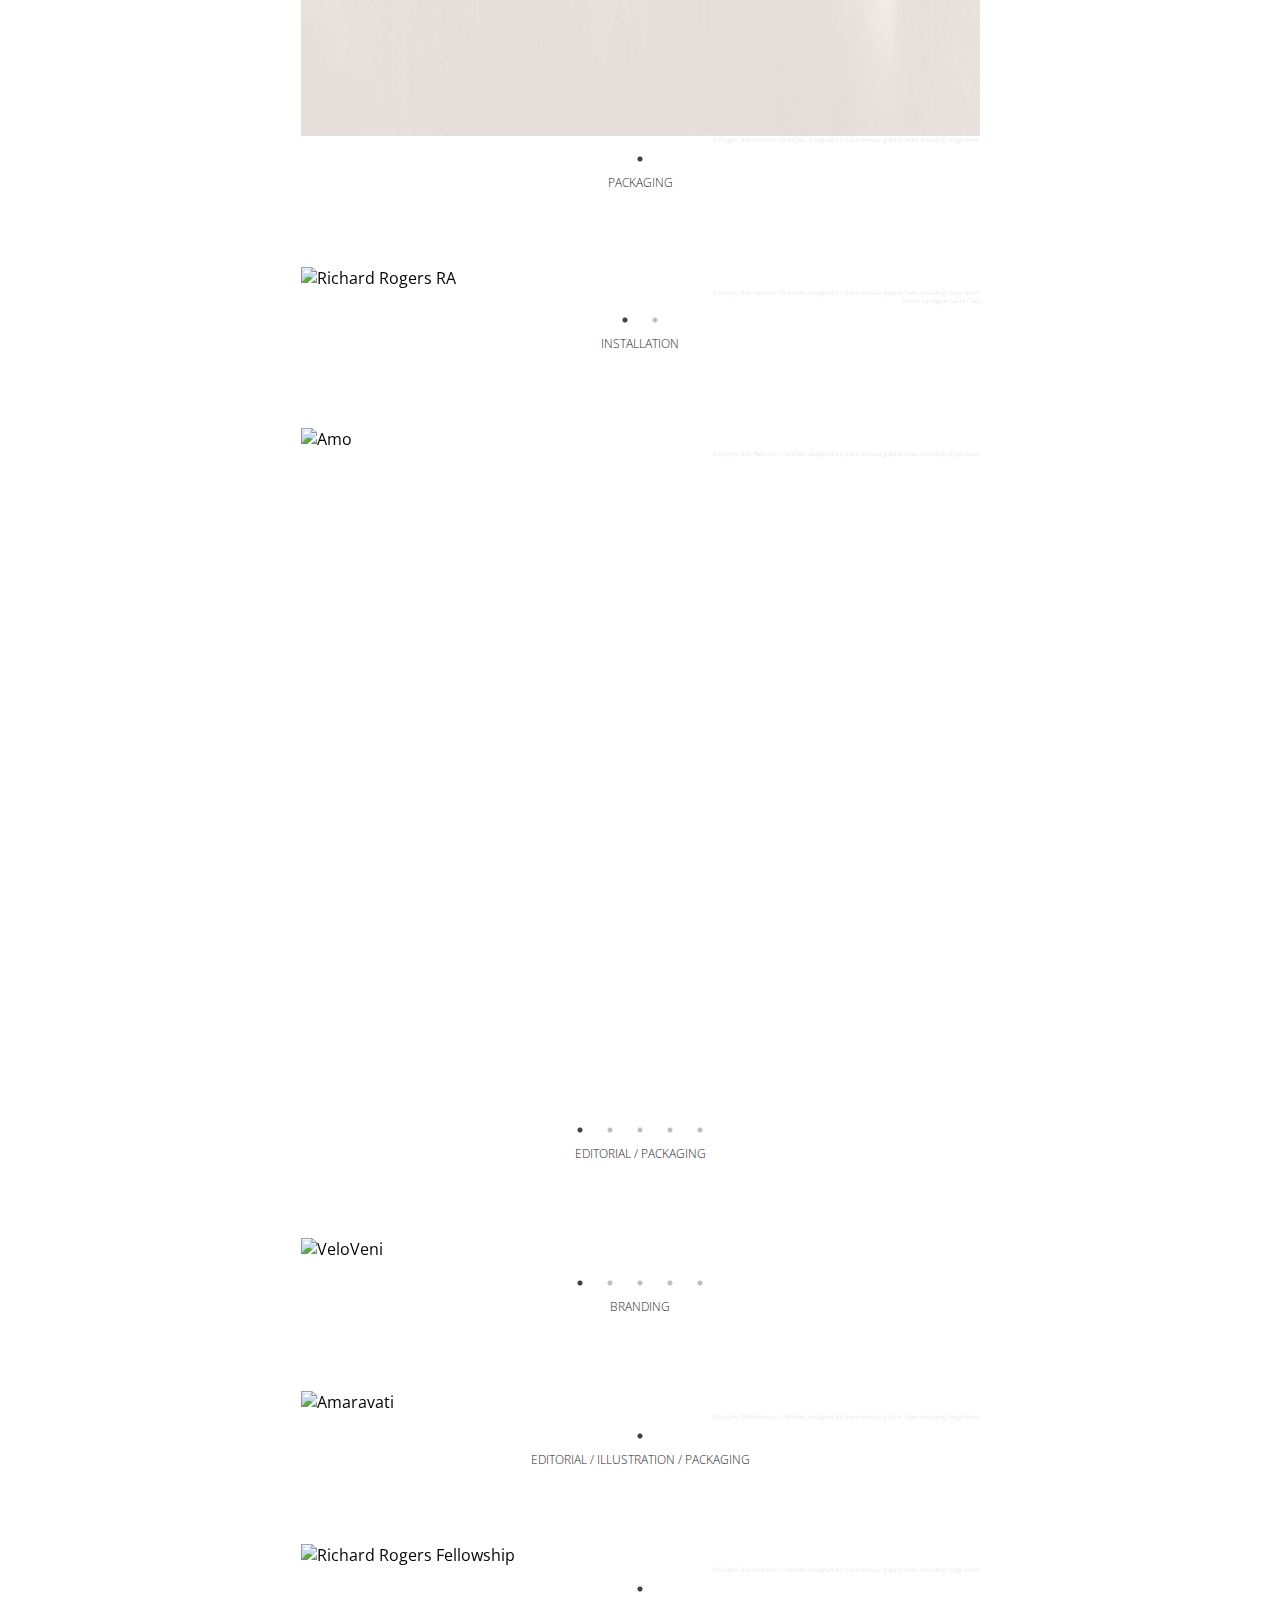
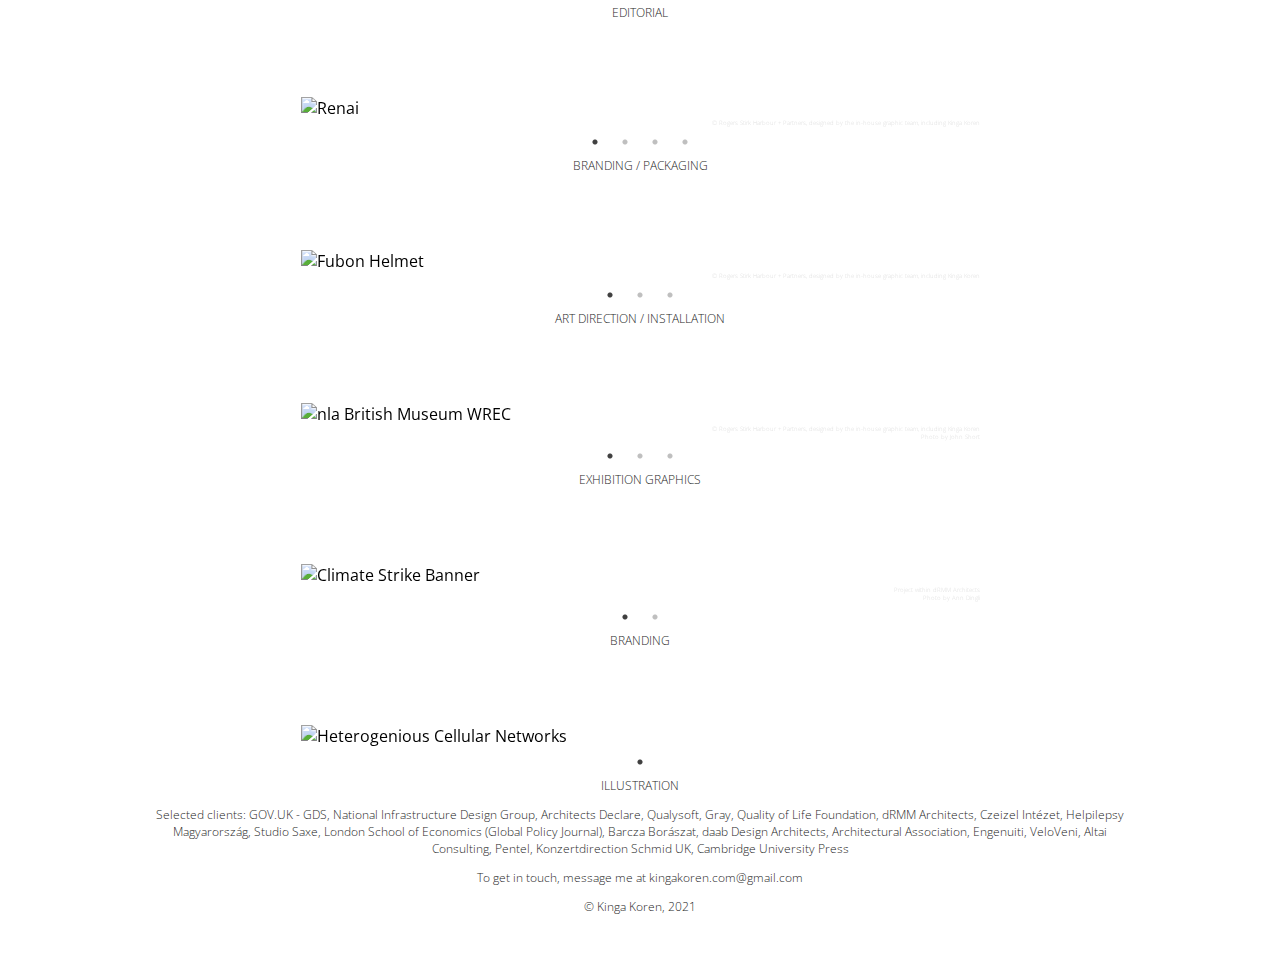
==== commit 979a2ddd: "Copy update" ====
--- a/index.html
+++ b/index.html
@@ -17,9 +17,7 @@
   </div>
 <h1>KINGA KOREN</h1>
 <h2>
-  <p>I am a highly focused strategist, designer and qualified proofreader; adept at taking core messaging and creating concepts by using design elements to communicate ideas that inspire and inform.</p>
-  <p>I have extensive knowledge of design management and communication design, including concept design, editorial, data visualisation, 3D installation, visual identity, accessible printing and design research.</p>
-  <p>I am a critical thinker and enjoy creative problem-solving; working on complex design projects that are adopted across a variety of media.</p>
+  <p>Graphic Design | Design and Quality Management | Strategy | Proofreading</p>
 </h2>
 
 <section>
@@ -389,7 +387,7 @@
   <h2>ILLUSTRATION</h2>
 
   <h3>
-    <p>Selected clients: GOV.UK - GDS, National Infrastructure Design Group, Architects Declare, Qualysoft, Gray, Quality of Life Foundation, dRMM Architects, Czeizel Intézet, Helpilepsy Magyarország, Studio Saxe, London School of Economics (Global Policy Journal), Barcza Borászat, daab Design Architects, Architectural Association, Engenuiti, VeloVeni, Altai Consulting, Pentel, Konzertdirection Schmid UK, Cambridge University Press<p>To get in touch, message me at kingakoren.com@gmail.com</p>
+    <p>Selected clients: GOV.UK - GDS, National Infrastructure Design Group, Architects Declare, Qualysoft, Gray, Quality of Life Foundation, dRMM Architects, Czeizel Intézet, Helpilepsy Magyarország, Studio Saxe, London School of Economics (Global Policy Journal), Barcza Borászat, daab Design Architects, Architectural Association, Engenuiti, VeloVeni, Altai Consulting, Pentel, Konzertdirection Schmid UK, Cambridge University Press</p>
     <p>To get in touch, message me at kingakoren.com@gmail.com</p>
     <p></p>
     <p></p>
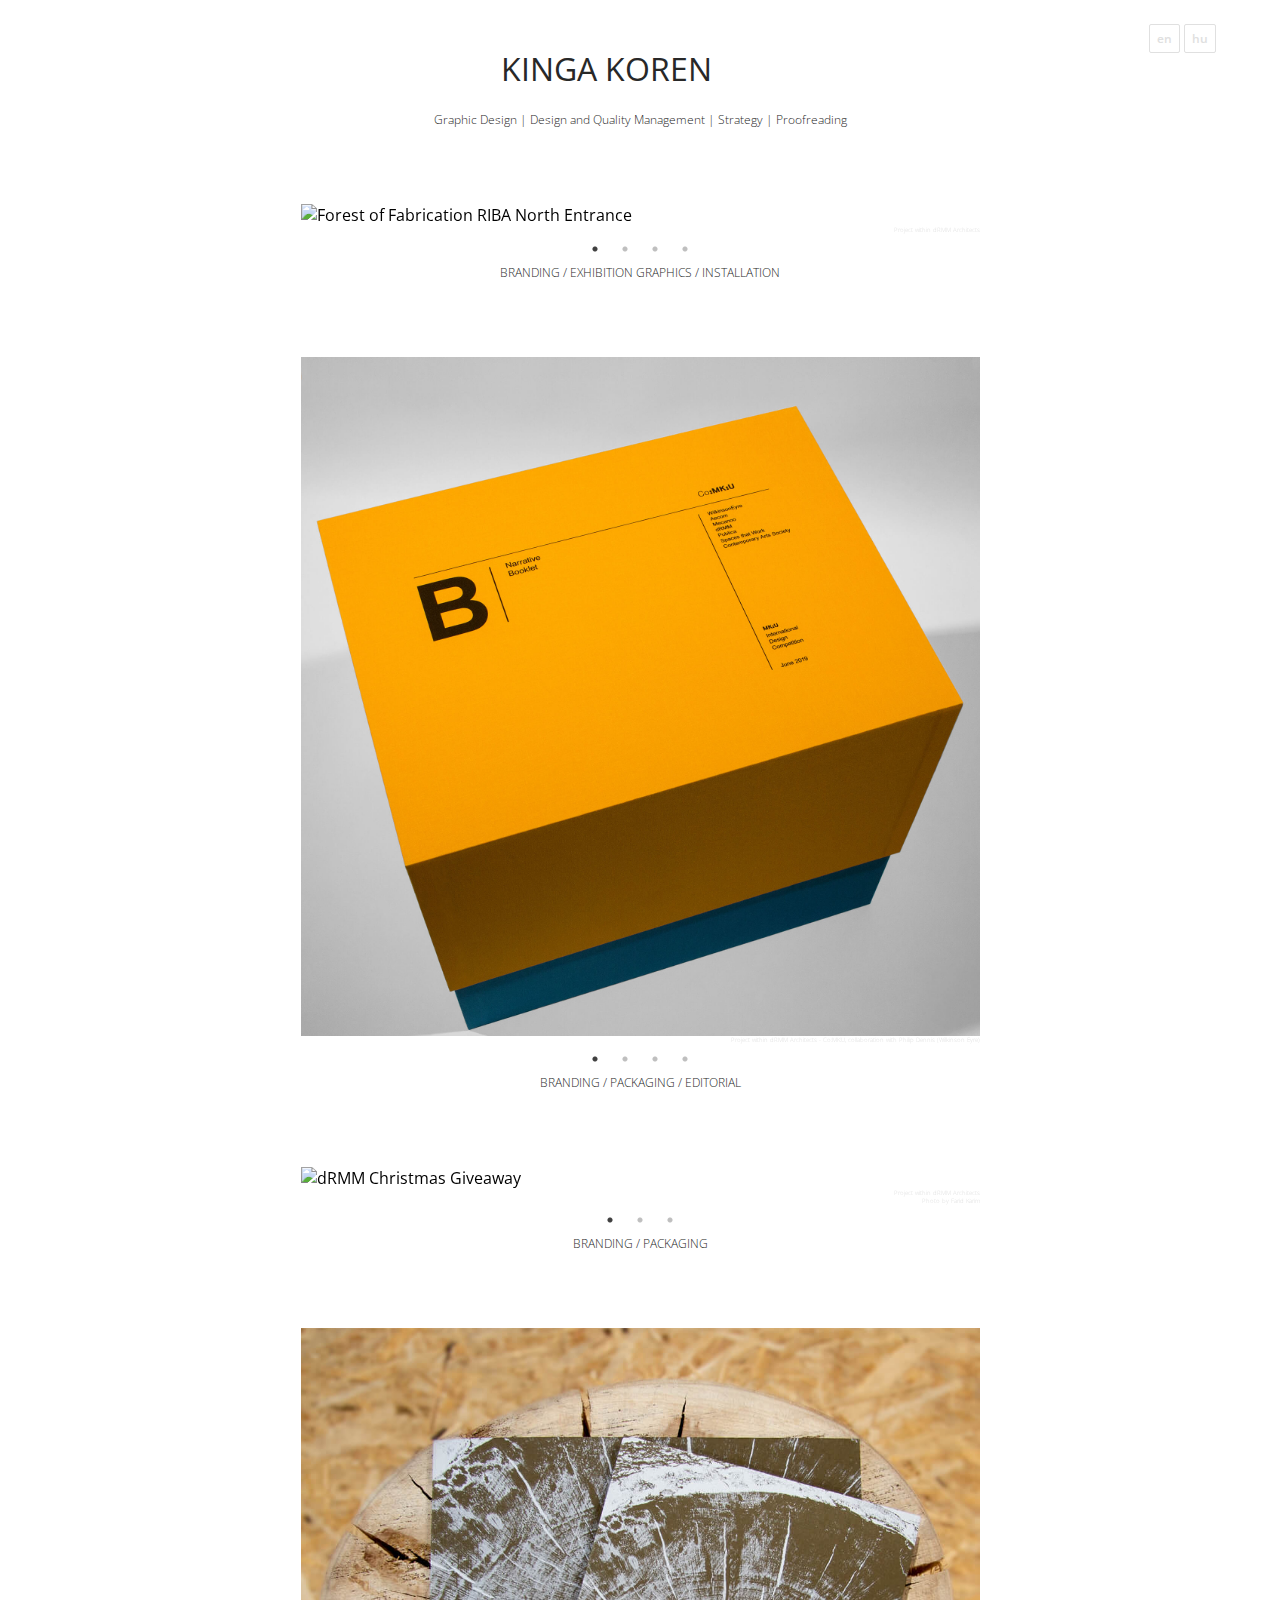
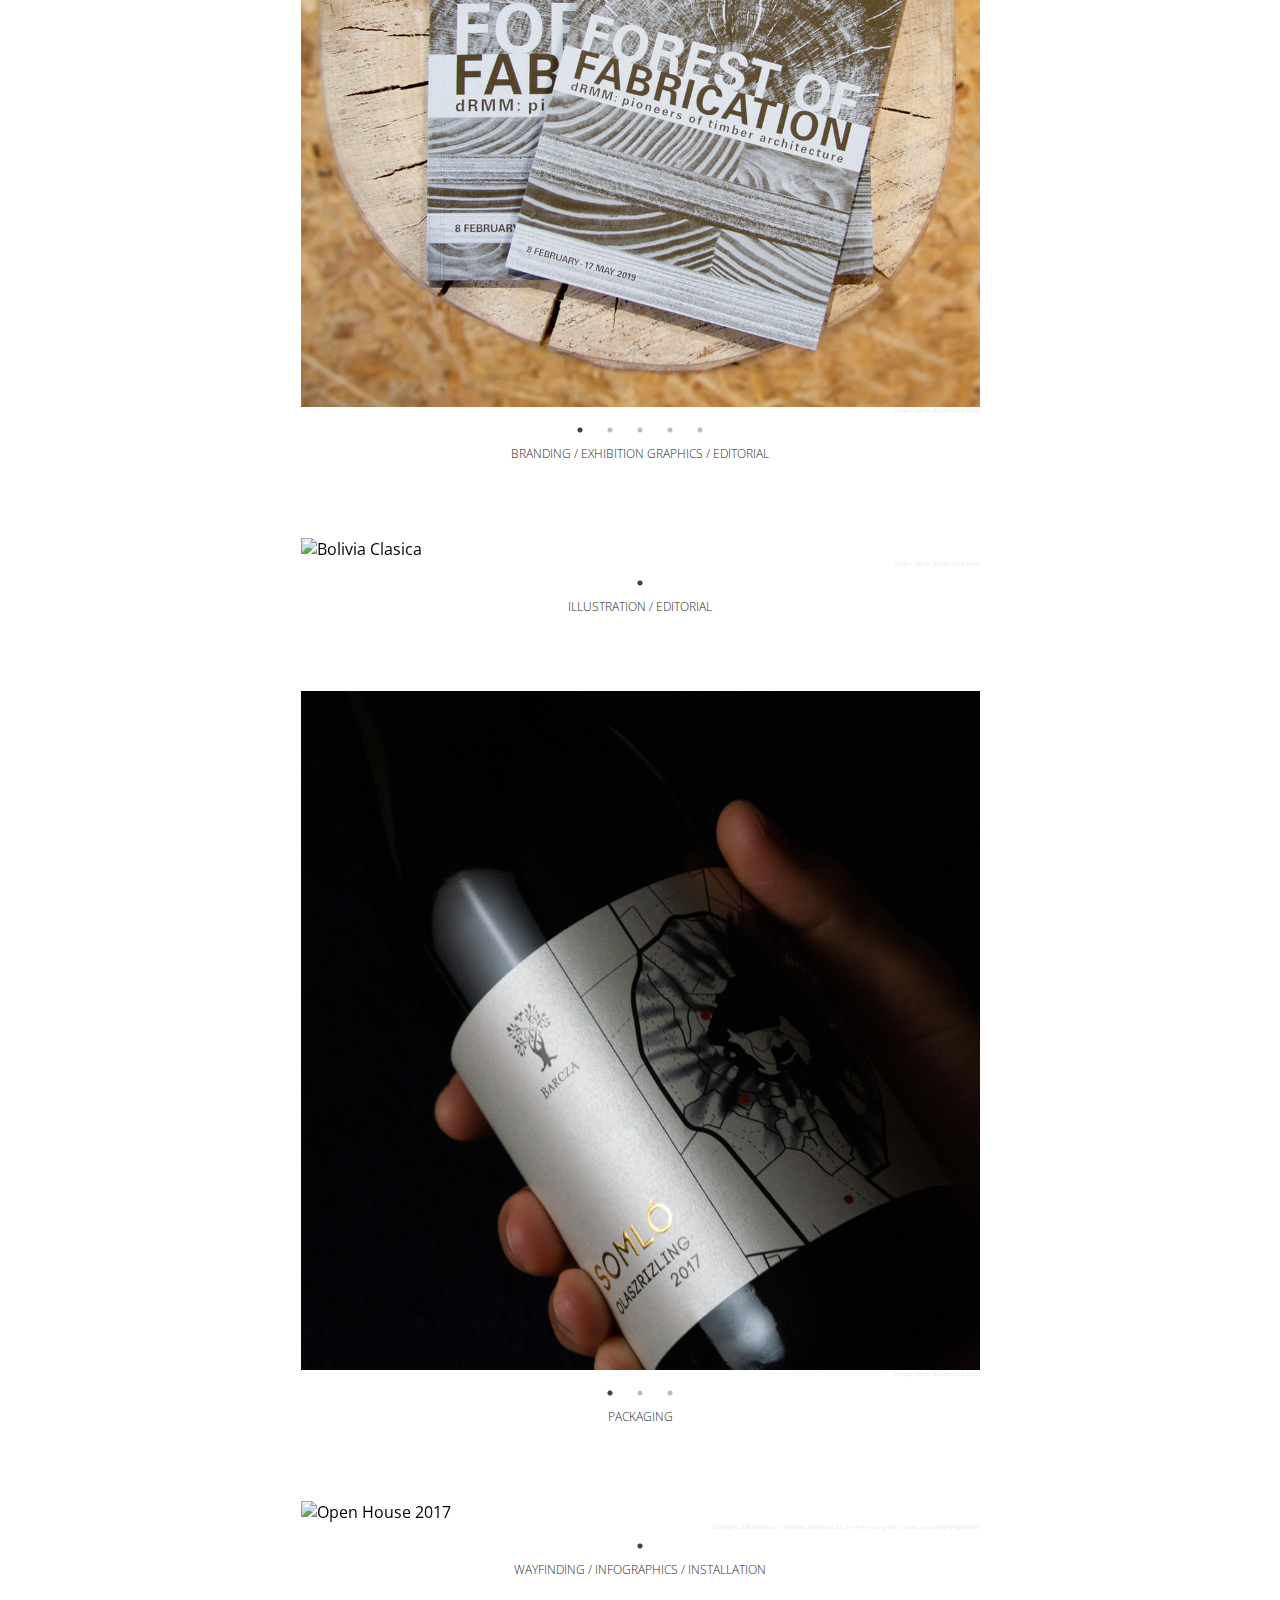
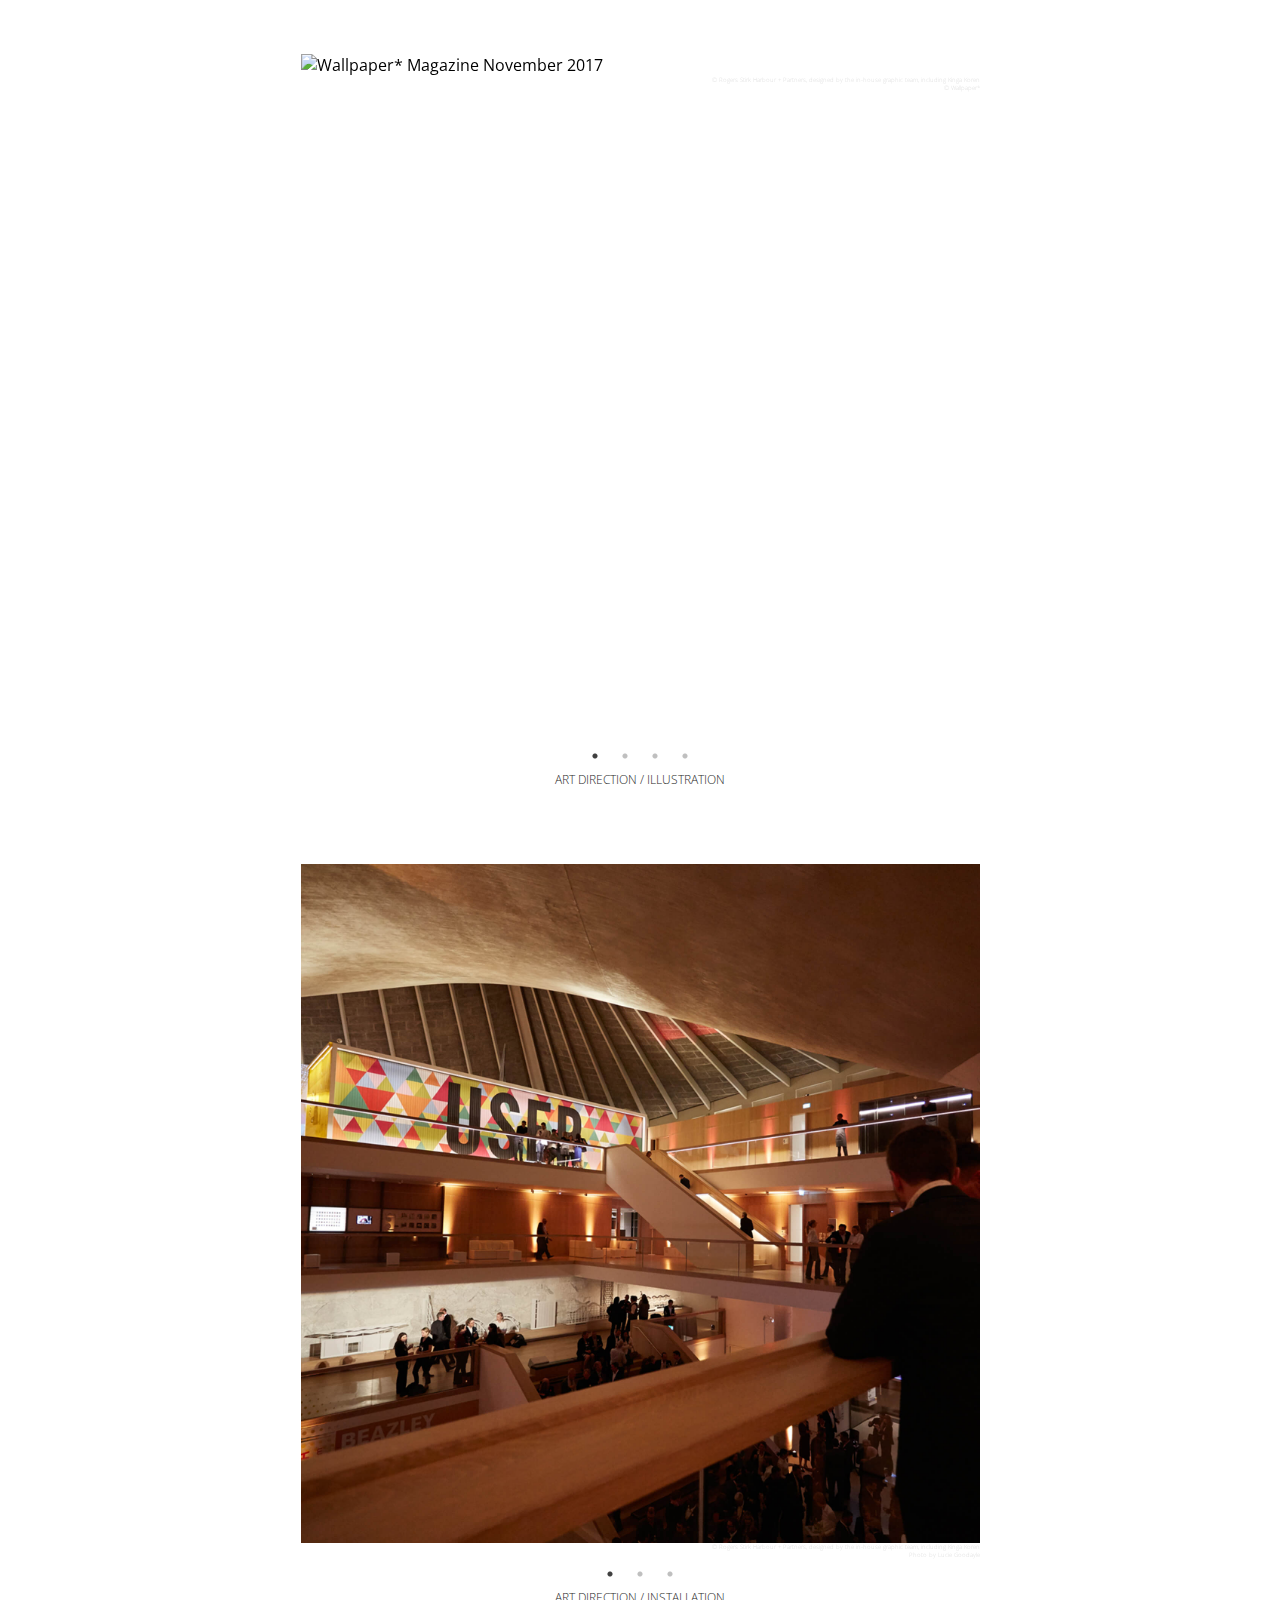
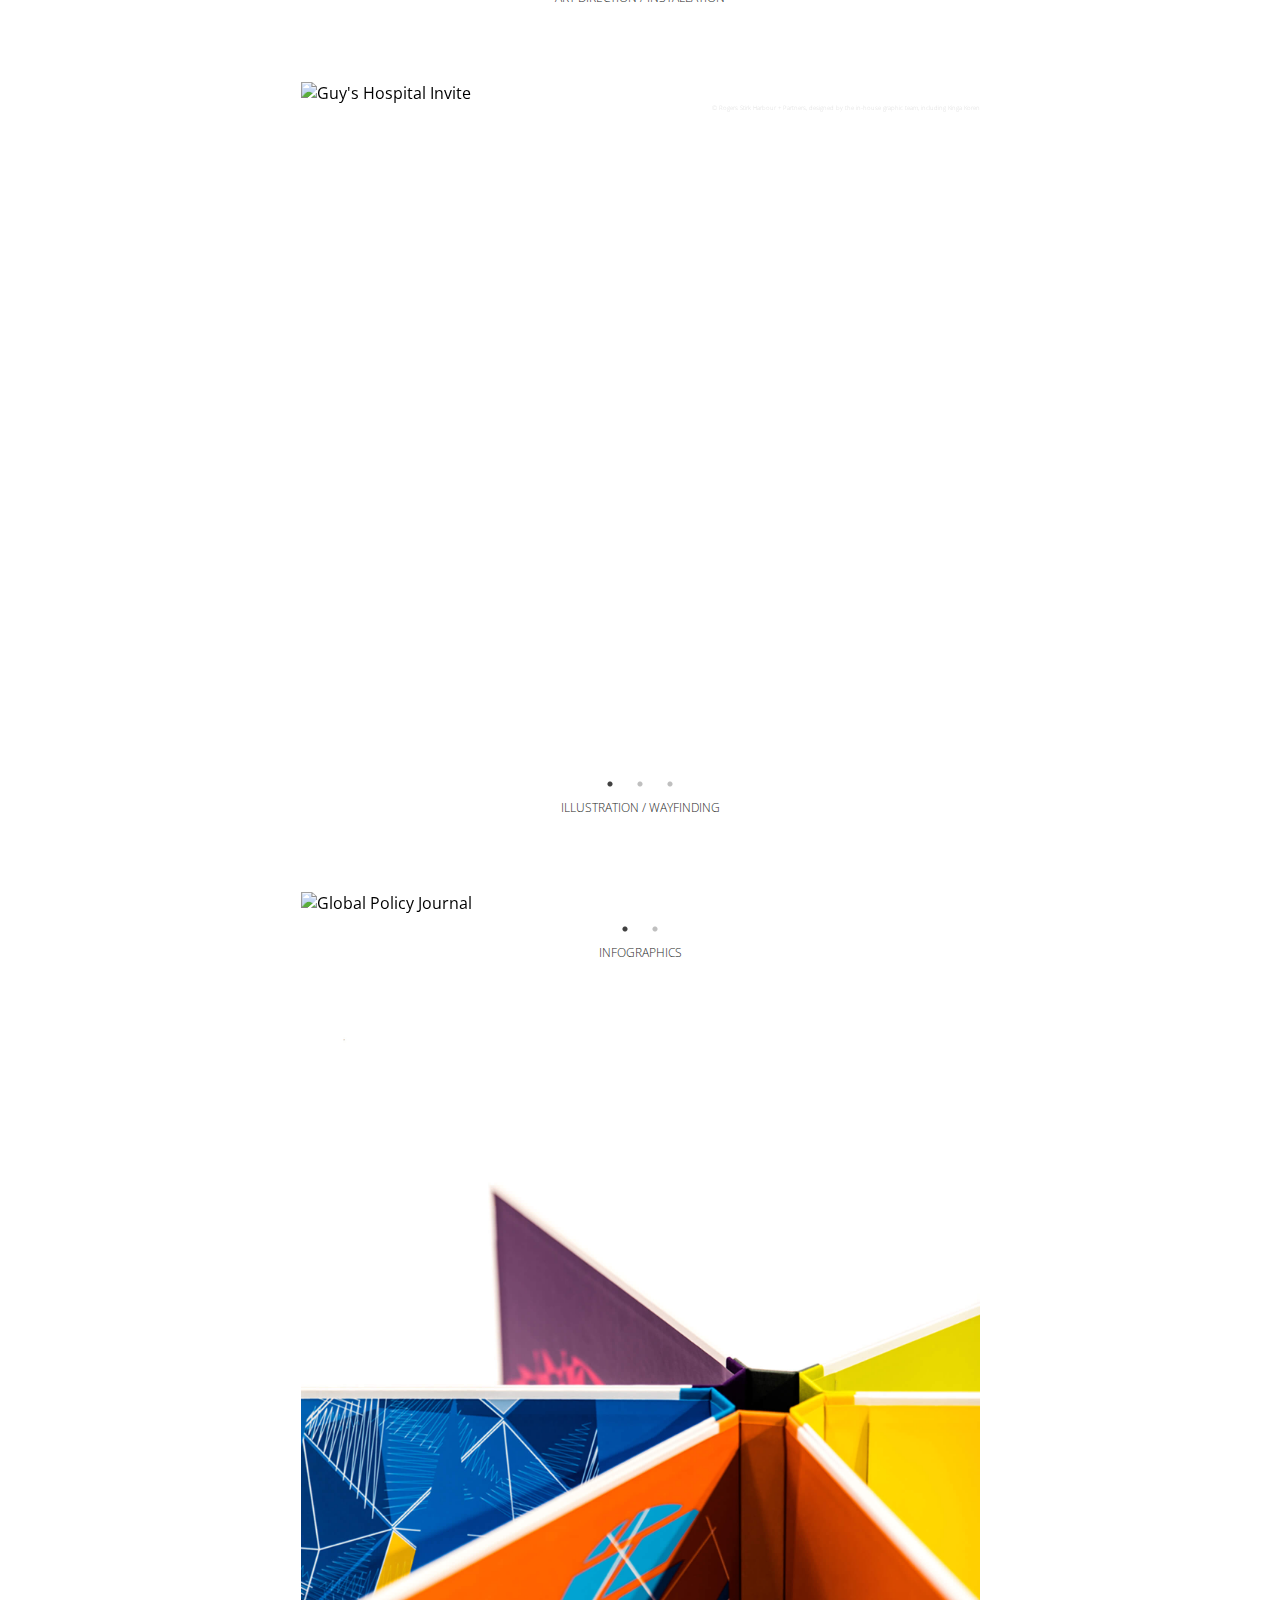
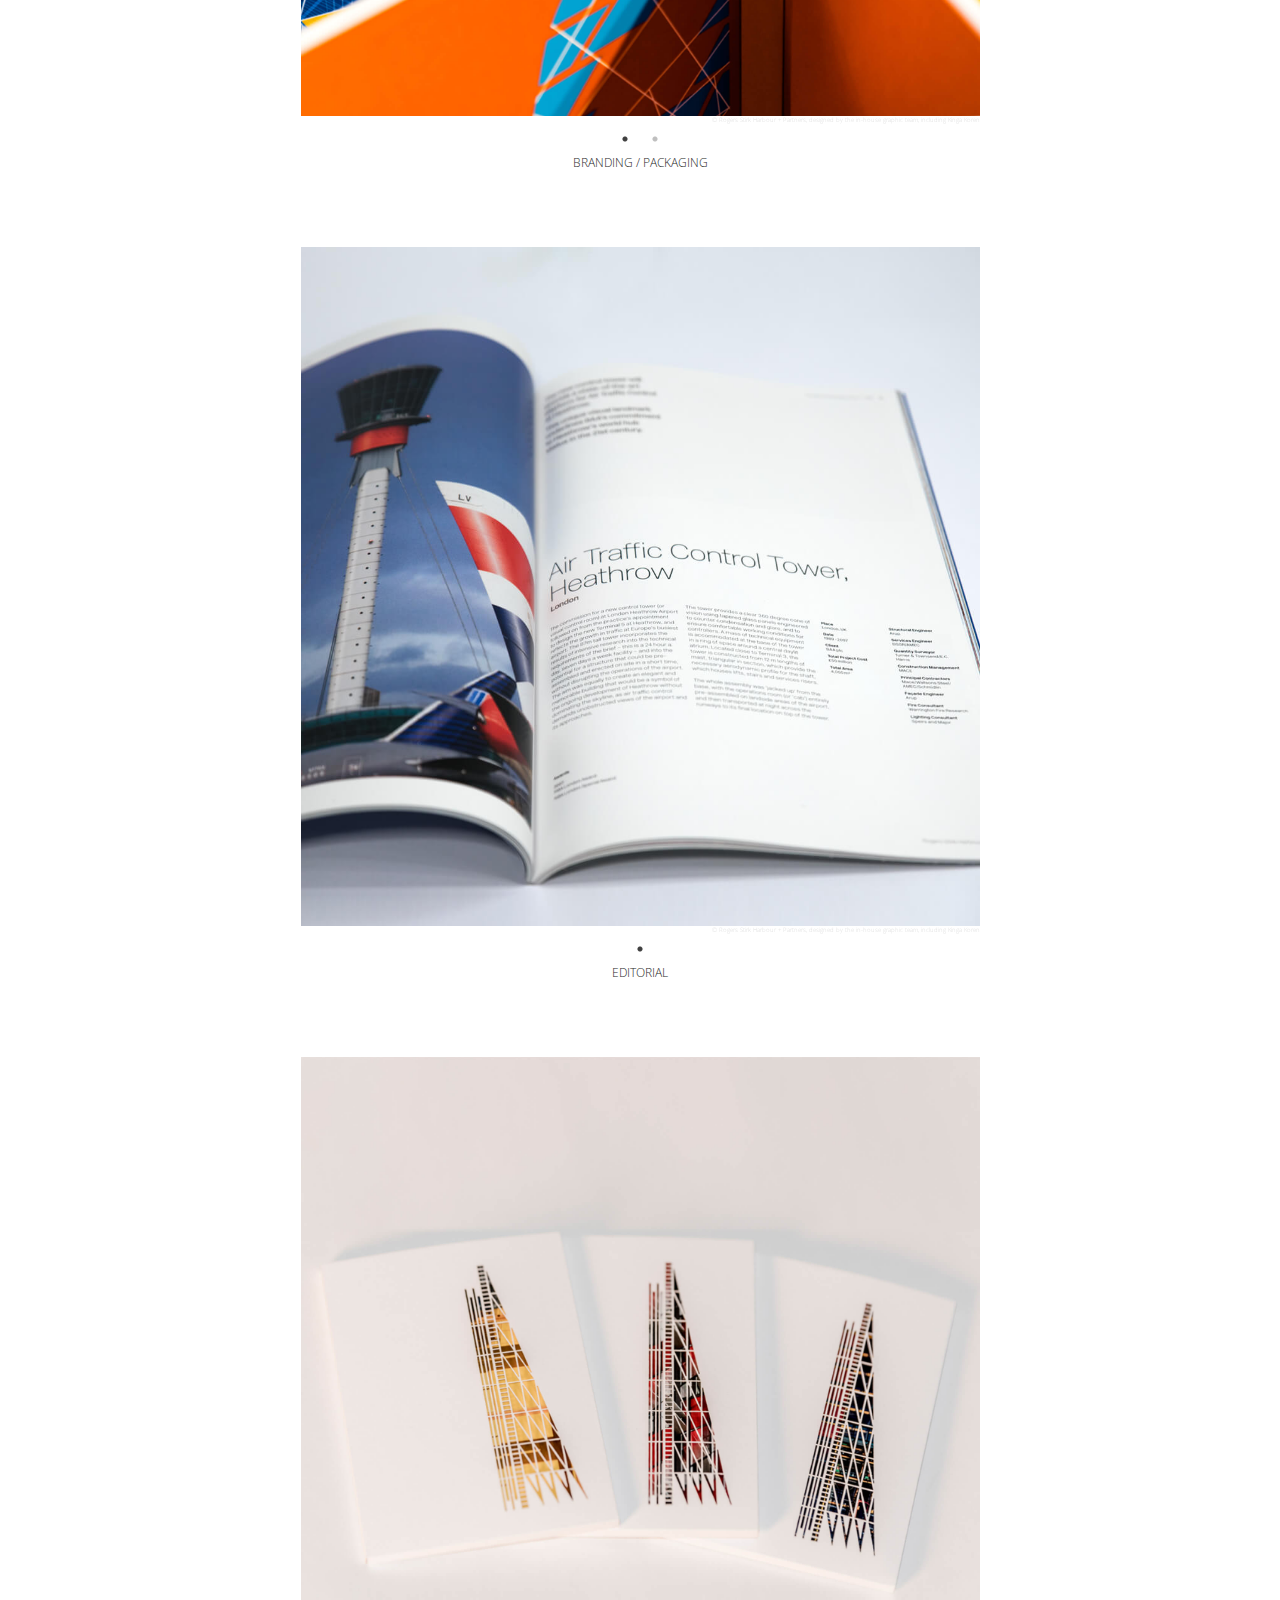
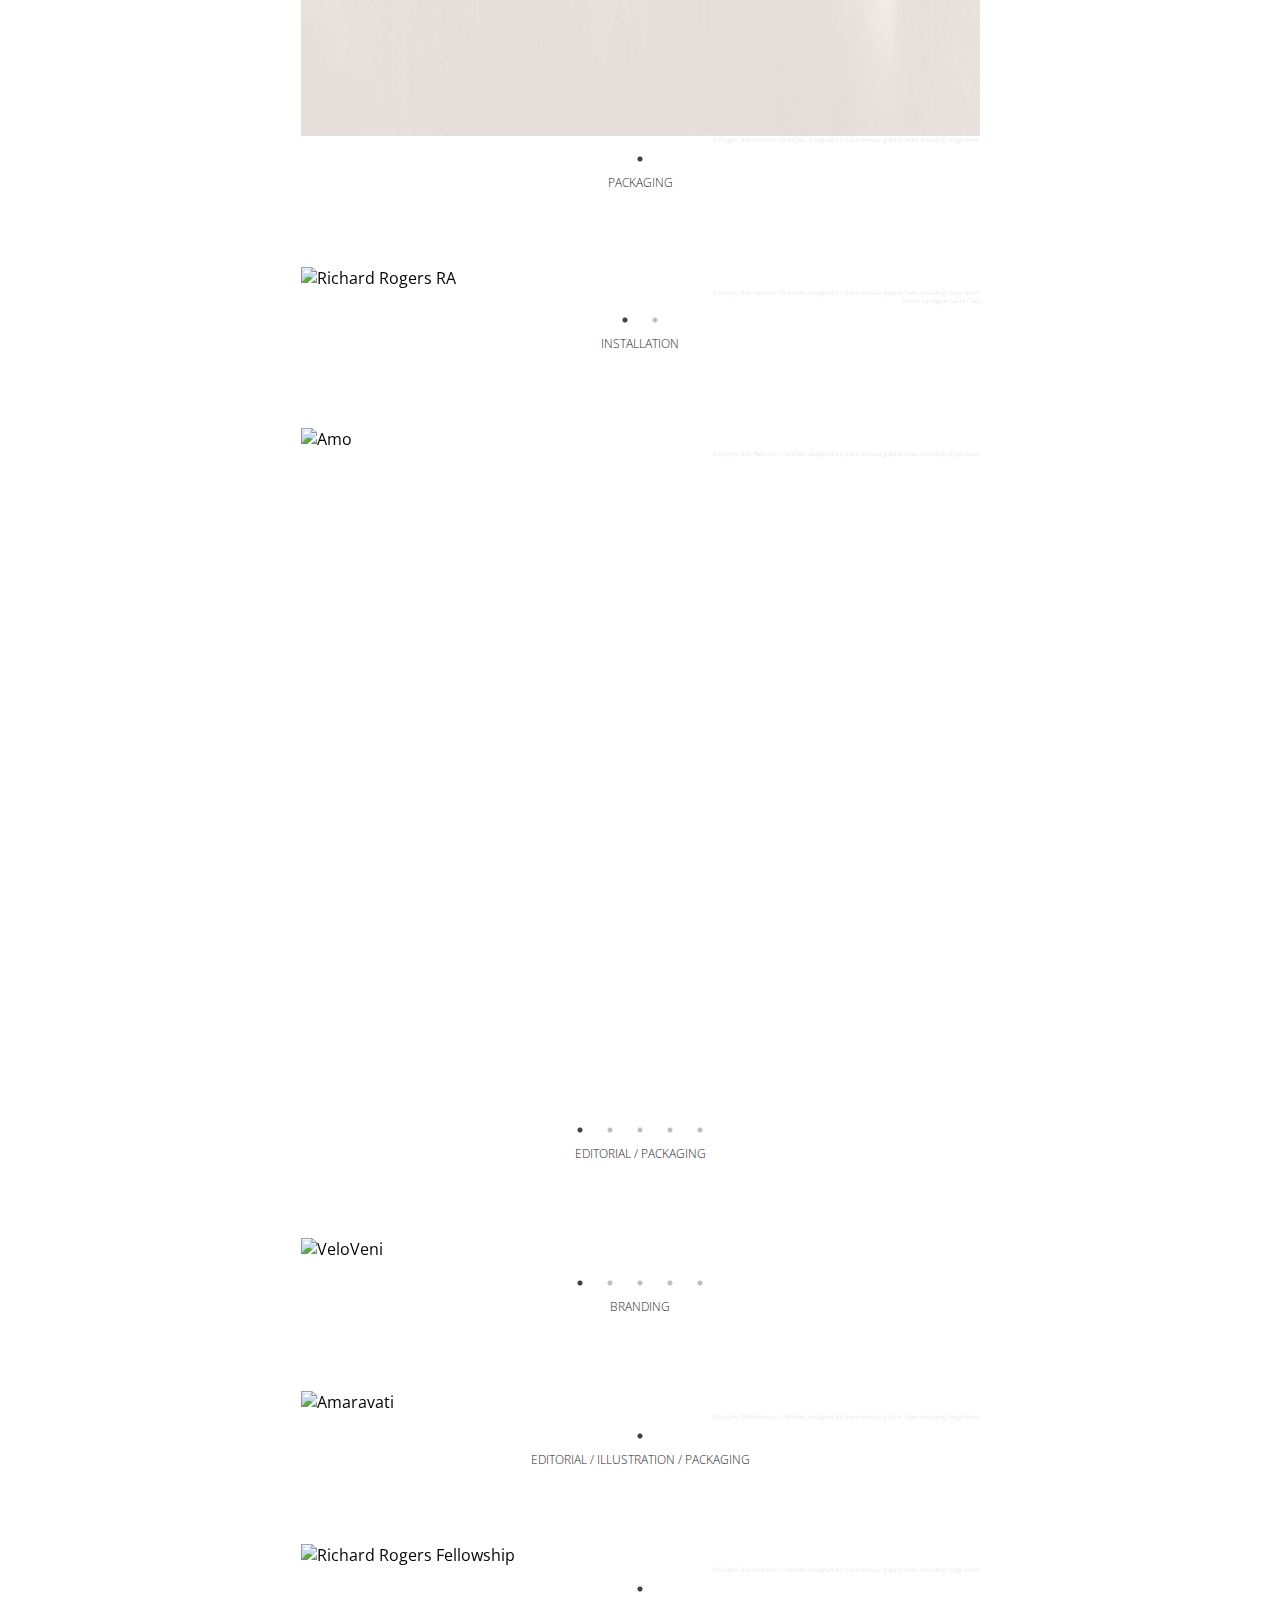
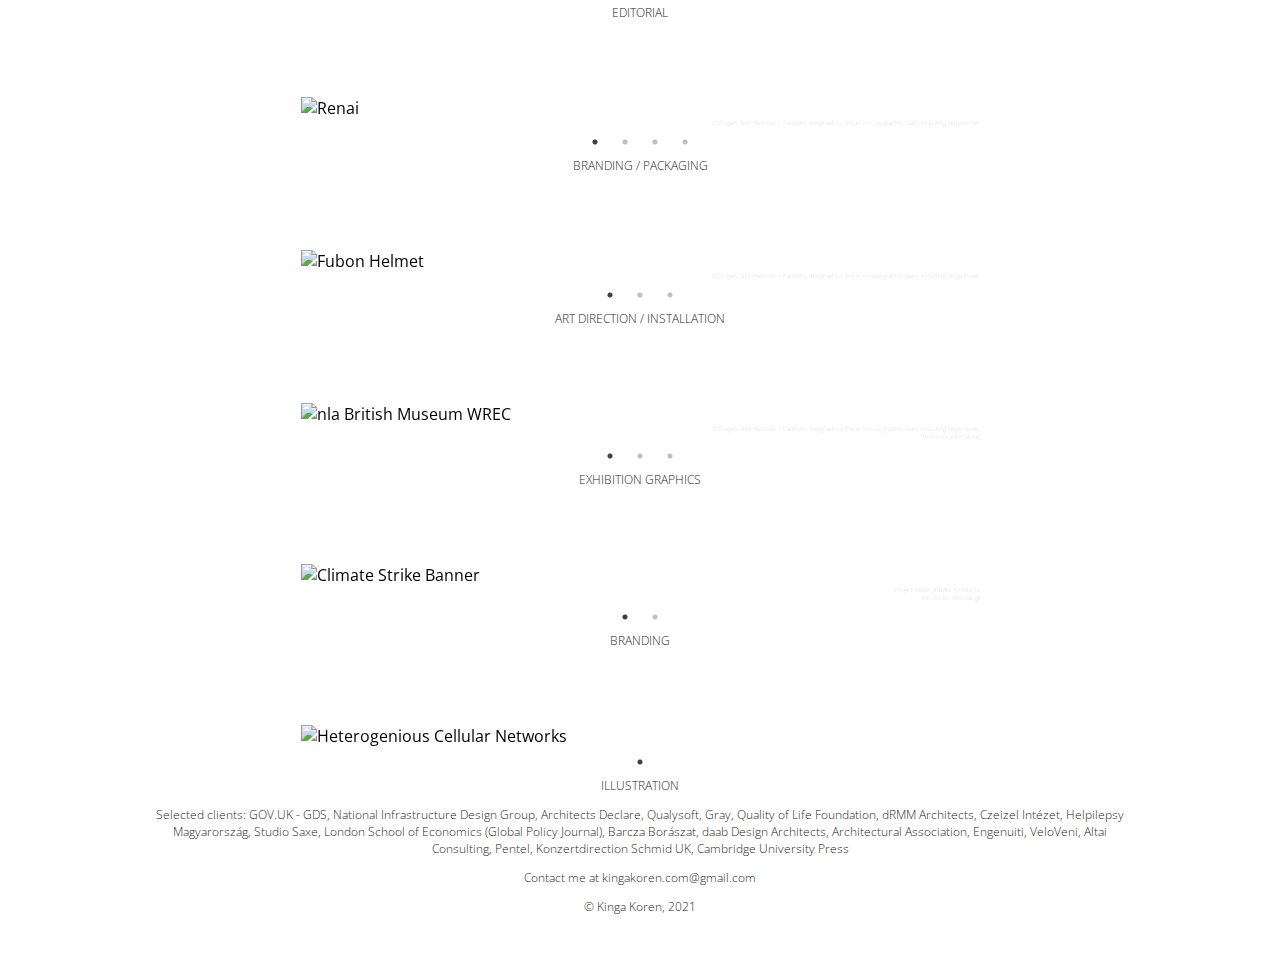
==== commit 77966d9f: "Test" ====
--- a/index.html
+++ b/index.html
@@ -15,7 +15,7 @@
     <a class='active' href="">en</a>
     <a href="./hu.html">hu</a>
   </div>
-<h1>KINGA KOREN</h1>
+<h1>   KINGA KOREN</h1>
 <h2>
   <p>Graphic Design | Design and Quality Management | Strategy | Proofreading</p>
 </h2>
@@ -388,7 +388,7 @@
 
   <h3>
     <p>Selected clients: GOV.UK - GDS, National Infrastructure Design Group, Architects Declare, Qualysoft, Gray, Quality of Life Foundation, dRMM Architects, Czeizel Intézet, Helpilepsy Magyarország, Studio Saxe, London School of Economics (Global Policy Journal), Barcza Borászat, daab Design Architects, Architectural Association, Engenuiti, VeloVeni, Altai Consulting, Pentel, Konzertdirection Schmid UK, Cambridge University Press</p>
-    <p>To get in touch, message me at kingakoren.com@gmail.com</p>
+    <p>Contact me at kingakoren.com@gmail.com</p>
     <p></p>
     <p></p>
         <p>&#169; Kinga Koren, 2021</p>
